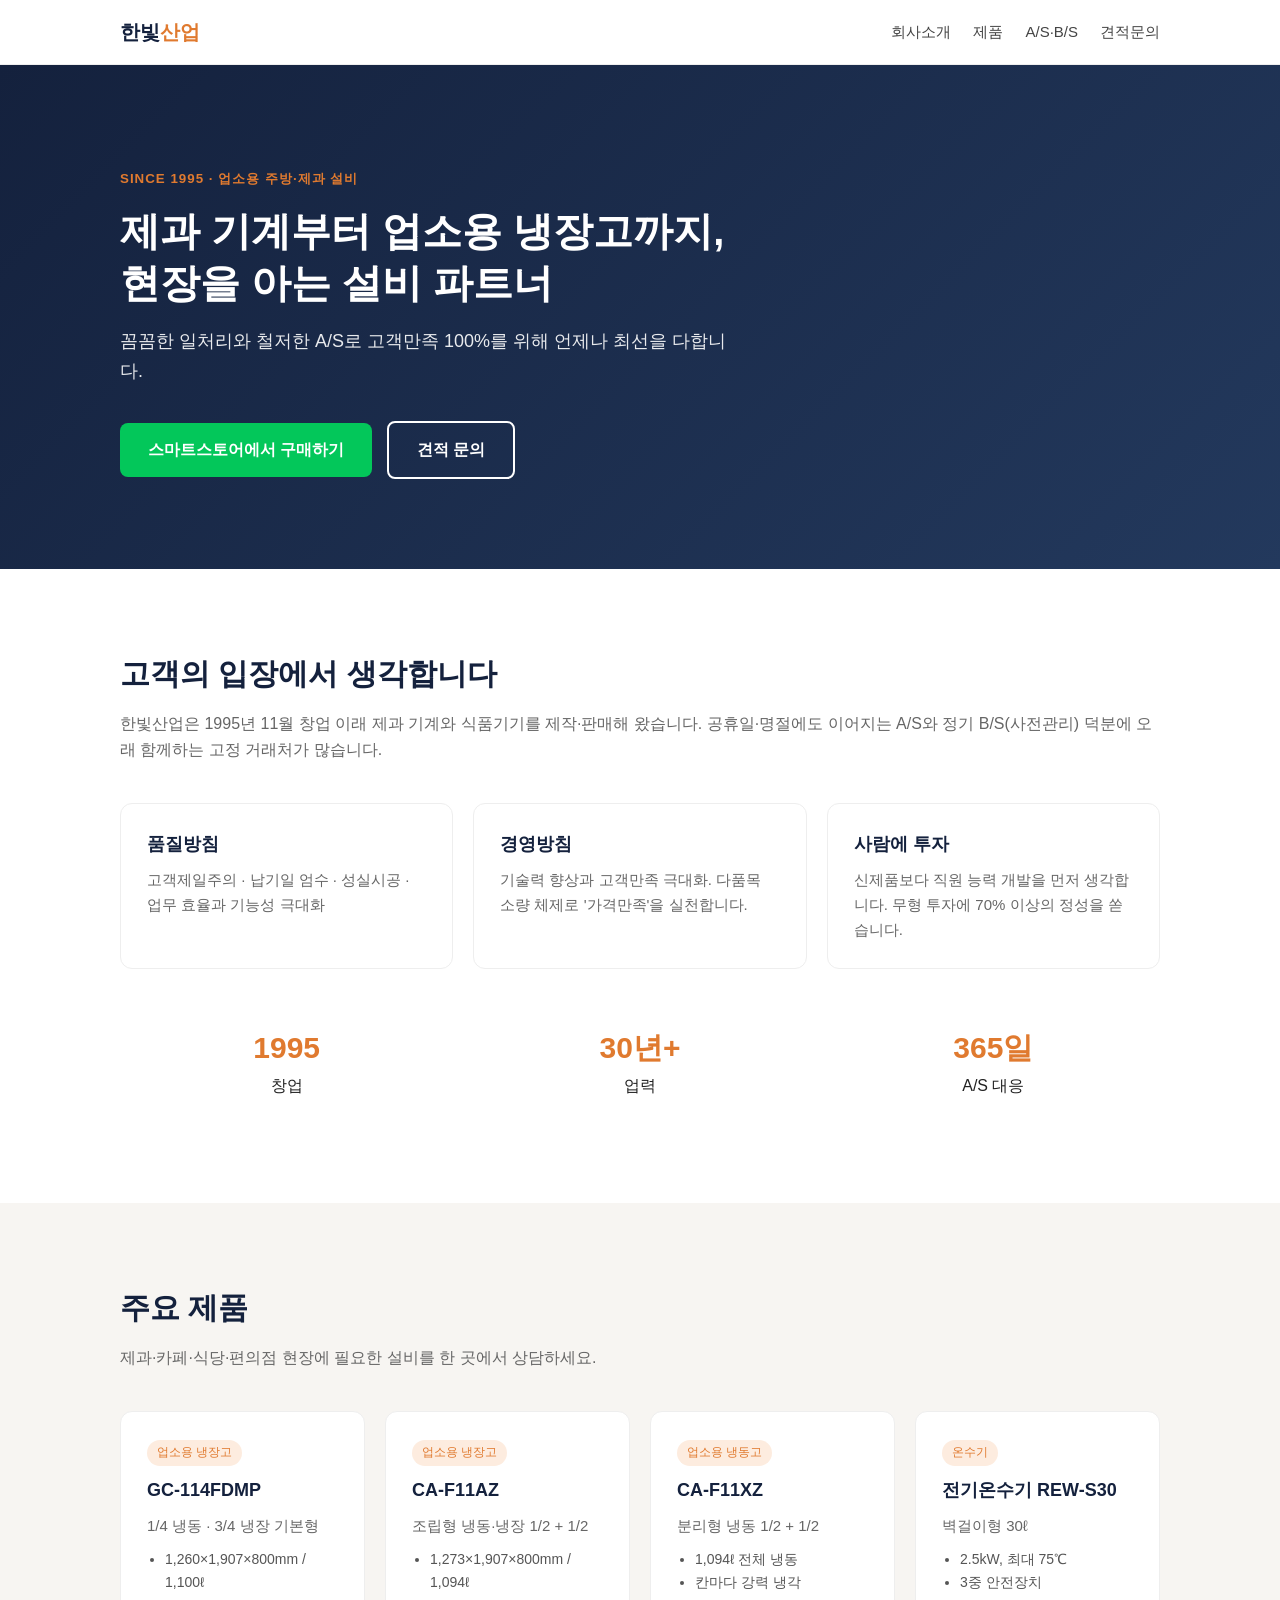
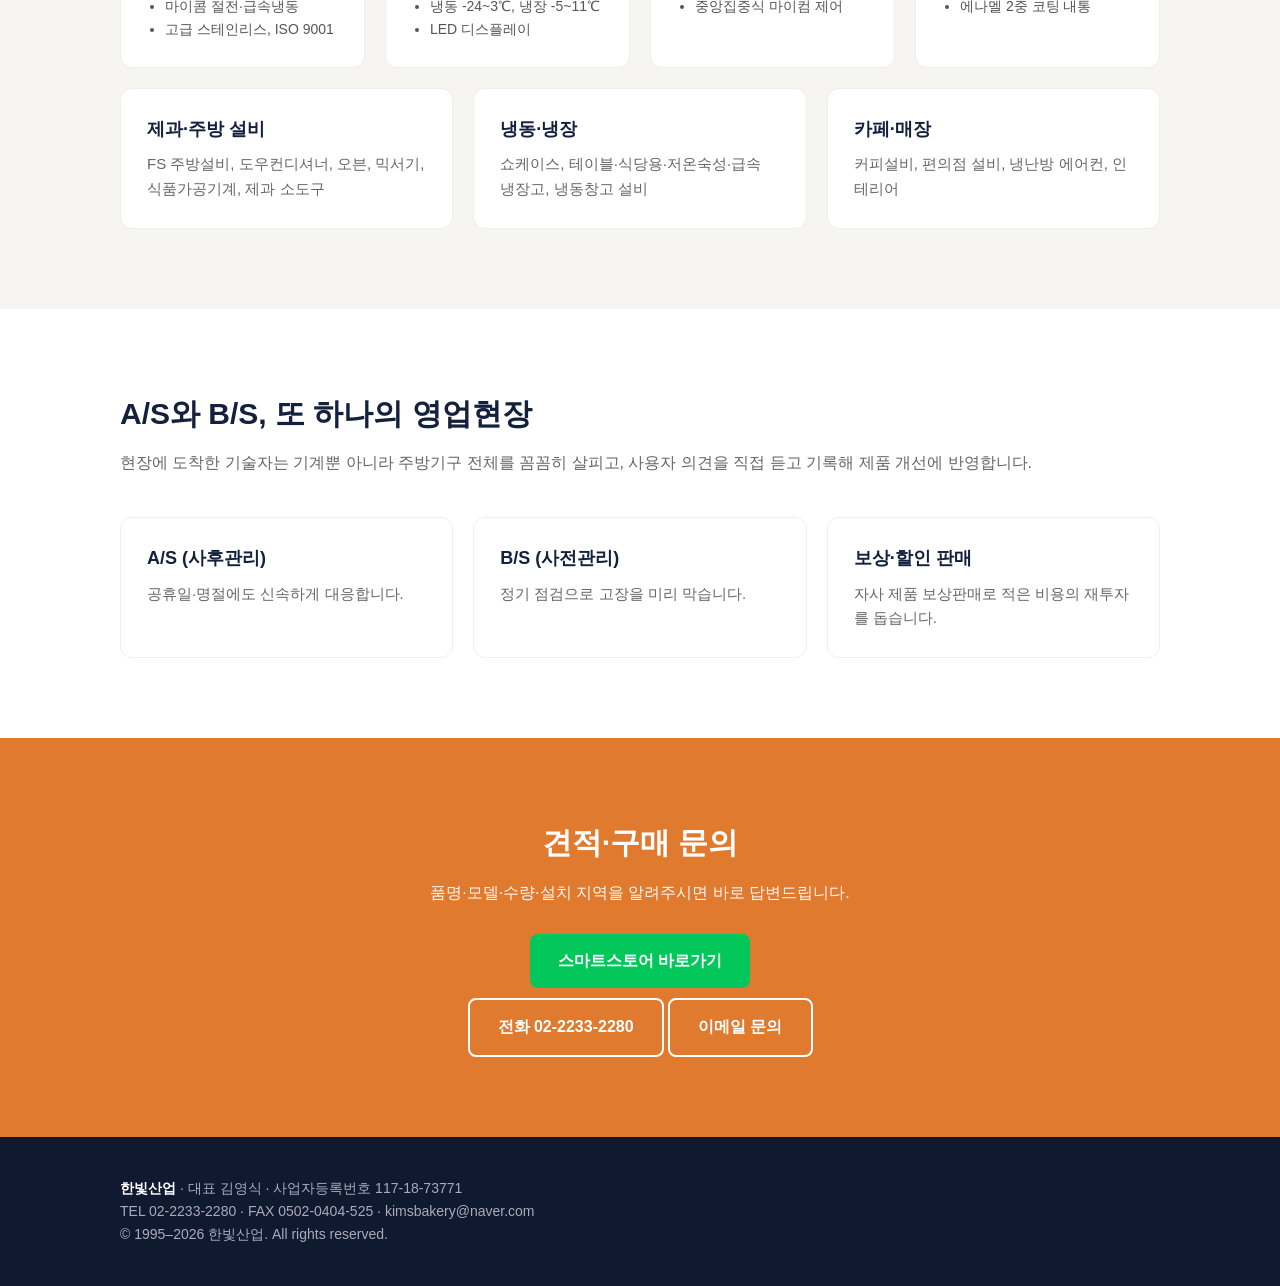
==== index.html @ 12b35623 "Create initial landing page for Hanbit Industries" ====
<!DOCTYPE html>
<html lang="ko">
<head>
<meta charset="UTF-8">
<meta name="viewport" content="width=device-width, initial-scale=1">
<title>한빛산업 | 업소용 주방·제과 설비 전문 (since 1995)</title>
<meta name="description" content="1995년 창업, 제과 기계·업소용 냉장고·주방설비 제작 및 판매. 꼼꼼한 시공과 철저한 A/S, 정기 B/S.">
<style>
:root{--navy:#14213d;--accent:#e07a2f;--bg:#f7f5f2;--text:#222;--muted:#666}
*{box-sizing:border-box;margin:0;padding:0}
body{font-family:"Pretendard","Apple SD Gothic Neo","Malgun Gothic",sans-serif;color:var(--text);background:#fff;line-height:1.65}
a{color:inherit;text-decoration:none}
.wrap{max-width:1080px;margin:0 auto;padding:0 20px}
header{position:sticky;top:0;background:#fff;border-bottom:1px solid #eee;z-index:10}
header .wrap{display:flex;justify-content:space-between;align-items:center;height:64px}
.logo{font-weight:800;font-size:20px;color:var(--navy)}.logo span{color:var(--accent)}
nav a{margin-left:22px;font-size:15px;color:#444}
.btn{display:inline-block;padding:14px 28px;border-radius:8px;font-weight:700;font-size:16px}
.btn-main{background:#03c75a;color:#fff}.btn-sub{border:2px solid #fff;color:#fff;margin-left:10px}
.hero{background:linear-gradient(135deg,var(--navy),#23395d);color:#fff;padding:100px 0 90px}
.hero small{color:var(--accent);font-weight:700;letter-spacing:1px}
.hero h1{font-size:40px;line-height:1.3;margin:14px 0 18px}
.hero p{font-size:18px;opacity:.9;max-width:620px;margin-bottom:34px}
section{padding:80px 0}
h2{font-size:30px;color:var(--navy);margin-bottom:12px}
.lead{color:var(--muted);margin-bottom:40px}
.grid{display:grid;grid-template-columns:repeat(auto-fit,minmax(230px,1fr));gap:20px}
.card{background:#fff;border:1px solid #eee;border-radius:12px;padding:26px}
.card h3{font-size:18px;margin-bottom:8px;color:var(--navy)}
.card p{color:var(--muted);font-size:15px}
.gray{background:var(--bg)}
.stats{display:flex;flex-wrap:wrap;gap:20px;margin-top:30px}
.stat{flex:1;min-width:160px;background:#fff;border-radius:12px;padding:24px;text-align:center}
.stat b{display:block;font-size:30px;color:var(--accent)}
.prod .card .tag{display:inline-block;font-size:12px;background:#fdecdf;color:var(--accent);padding:3px 10px;border-radius:20px;margin-bottom:10px}
.spec{font-size:14px;color:#555;margin-top:10px}.spec li{margin-left:18px}
.cta{background:var(--accent);color:#fff;text-align:center}
.cta h2{color:#fff}.cta p{margin-bottom:28px;opacity:.95}
.cta .btn-sub{margin:10px 0 0}
footer{background:#0f1a30;color:#aab;font-size:14px;padding:40px 0}
footer b{color:#fff}
@media(max-width:640px){.hero h1{font-size:28px}nav{display:none}.btn-sub{margin:12px 0 0}}
</style>
</head>
<body>
<header><div class="wrap">
  <a class="logo" href="#">한빛<span>산업</span></a>
  <nav><a href="#about">회사소개</a><a href="#products">제품</a><a href="#service">A/S·B/S</a><a href="#contact">견적문의</a></nav>
</div></header>

<section class="hero"><div class="wrap">
  <small>SINCE 1995 · 업소용 주방·제과 설비</small>
  <h1>제과 기계부터 업소용 냉장고까지,<br>현장을 아는 설비 파트너</h1>
  <p>꼼꼼한 일처리와 철저한 A/S로 고객만족 100%를 위해 언제나 최선을 다합니다.</p>
  <a class="btn btn-main" href="#STORE_URL" id="store1">스마트스토어에서 구매하기</a>
  <a class="btn btn-sub" href="#contact">견적 문의</a>
</div></section>

<section id="about"><div class="wrap">
  <h2>고객의 입장에서 생각합니다</h2>
  <p class="lead">한빛산업은 1995년 11월 창업 이래 제과 기계와 식품기기를 제작·판매해 왔습니다. 공휴일·명절에도 이어지는 A/S와 정기 B/S(사전관리) 덕분에 오래 함께하는 고정 거래처가 많습니다.</p>
  <div class="grid">
    <div class="card"><h3>품질방침</h3><p>고객제일주의 · 납기일 엄수 · 성실시공 · 업무 효율과 기능성 극대화</p></div>
    <div class="card"><h3>경영방침</h3><p>기술력 향상과 고객만족 극대화. 다품목 소량 체제로 '가격만족'을 실천합니다.</p></div>
    <div class="card"><h3>사람에 투자</h3><p>신제품보다 직원 능력 개발을 먼저 생각합니다. 무형 투자에 70% 이상의 정성을 쏟습니다.</p></div>
  </div>
  <div class="stats">
    <div class="stat"><b>1995</b>창업</div>
    <div class="stat"><b>30년+</b>업력</div>
    <div class="stat"><b>365일</b>A/S 대응</div>
  </div>
</div></section>

<section id="products" class="gray prod"><div class="wrap">
  <h2>주요 제품</h2>
  <p class="lead">제과·카페·식당·편의점 현장에 필요한 설비를 한 곳에서 상담하세요.</p>
  <div class="grid">
    <div class="card"><span class="tag">업소용 냉장고</span><h3>GC-114FDMP</h3><p>1/4 냉동 · 3/4 냉장 기본형</p>
      <ul class="spec"><li>1,260×1,907×800mm / 1,100ℓ</li><li>마이콤 절전·급속냉동</li><li>고급 스테인리스, ISO 9001</li></ul></div>
    <div class="card"><span class="tag">업소용 냉장고</span><h3>CA-F11AZ</h3><p>조립형 냉동·냉장 1/2 + 1/2</p>
      <ul class="spec"><li>1,273×1,907×800mm / 1,094ℓ</li><li>냉동 -24~3℃, 냉장 -5~11℃</li><li>LED 디스플레이</li></ul></div>
    <div class="card"><span class="tag">업소용 냉동고</span><h3>CA-F11XZ</h3><p>분리형 냉동 1/2 + 1/2</p>
      <ul class="spec"><li>1,094ℓ 전체 냉동</li><li>칸마다 강력 냉각</li><li>중앙집중식 마이컴 제어</li></ul></div>
    <div class="card"><span class="tag">온수기</span><h3>전기온수기 REW-S30</h3><p>벽걸이형 30ℓ</p>
      <ul class="spec"><li>2.5kW, 최대 75℃</li><li>3중 안전장치</li><li>에나멜 2중 코팅 내통</li></ul></div>
  </div>
  <div class="grid" style="margin-top:20px">
    <div class="card"><h3>제과·주방 설비</h3><p>FS 주방설비, 도우컨디셔너, 오븐, 믹서기, 식품가공기계, 제과 소도구</p></div>
    <div class="card"><h3>냉동·냉장</h3><p>쇼케이스, 테이블·식당용·저온숙성·급속 냉장고, 냉동창고 설비</p></div>
    <div class="card"><h3>카페·매장</h3><p>커피설비, 편의점 설비, 냉난방 에어컨, 인테리어</p></div>
  </div>
</div></section>

<section id="service"><div class="wrap">
  <h2>A/S와 B/S, 또 하나의 영업현장</h2>
  <p class="lead">현장에 도착한 기술자는 기계뿐 아니라 주방기구 전체를 꼼꼼히 살피고, 사용자 의견을 직접 듣고 기록해 제품 개선에 반영합니다.</p>
  <div class="grid">
    <div class="card"><h3>A/S (사후관리)</h3><p>공휴일·명절에도 신속하게 대응합니다.</p></div>
    <div class="card"><h3>B/S (사전관리)</h3><p>정기 점검으로 고장을 미리 막습니다.</p></div>
    <div class="card"><h3>보상·할인 판매</h3><p>자사 제품 보상판매로 적은 비용의 재투자를 돕습니다.</p></div>
  </div>
</div></section>

<section id="contact" class="cta"><div class="wrap">
  <h2>견적·구매 문의</h2>
  <p>품명·모델·수량·설치 지역을 알려주시면 바로 답변드립니다.</p>
  <a class="btn btn-main" href="#STORE_URL" id="store2">스마트스토어 바로가기</a><br>
  <a class="btn btn-sub" href="tel:0222332280">전화 02-2233-2280</a>
  <a class="btn btn-sub" href="mailto:kimsbakery@naver.com">이메일 문의</a>
</div></section>

<footer><div class="wrap">
  <b>한빛산업</b> · 대표 김영식 · 사업자등록번호 117-18-73771<br>
  TEL 02-2233-2280 · FAX 0502-0404-525 · kimsbakery@naver.com<br>
  © 1995–2026 한빛산업. All rights reserved.
</div></footer>
</body>
</html>
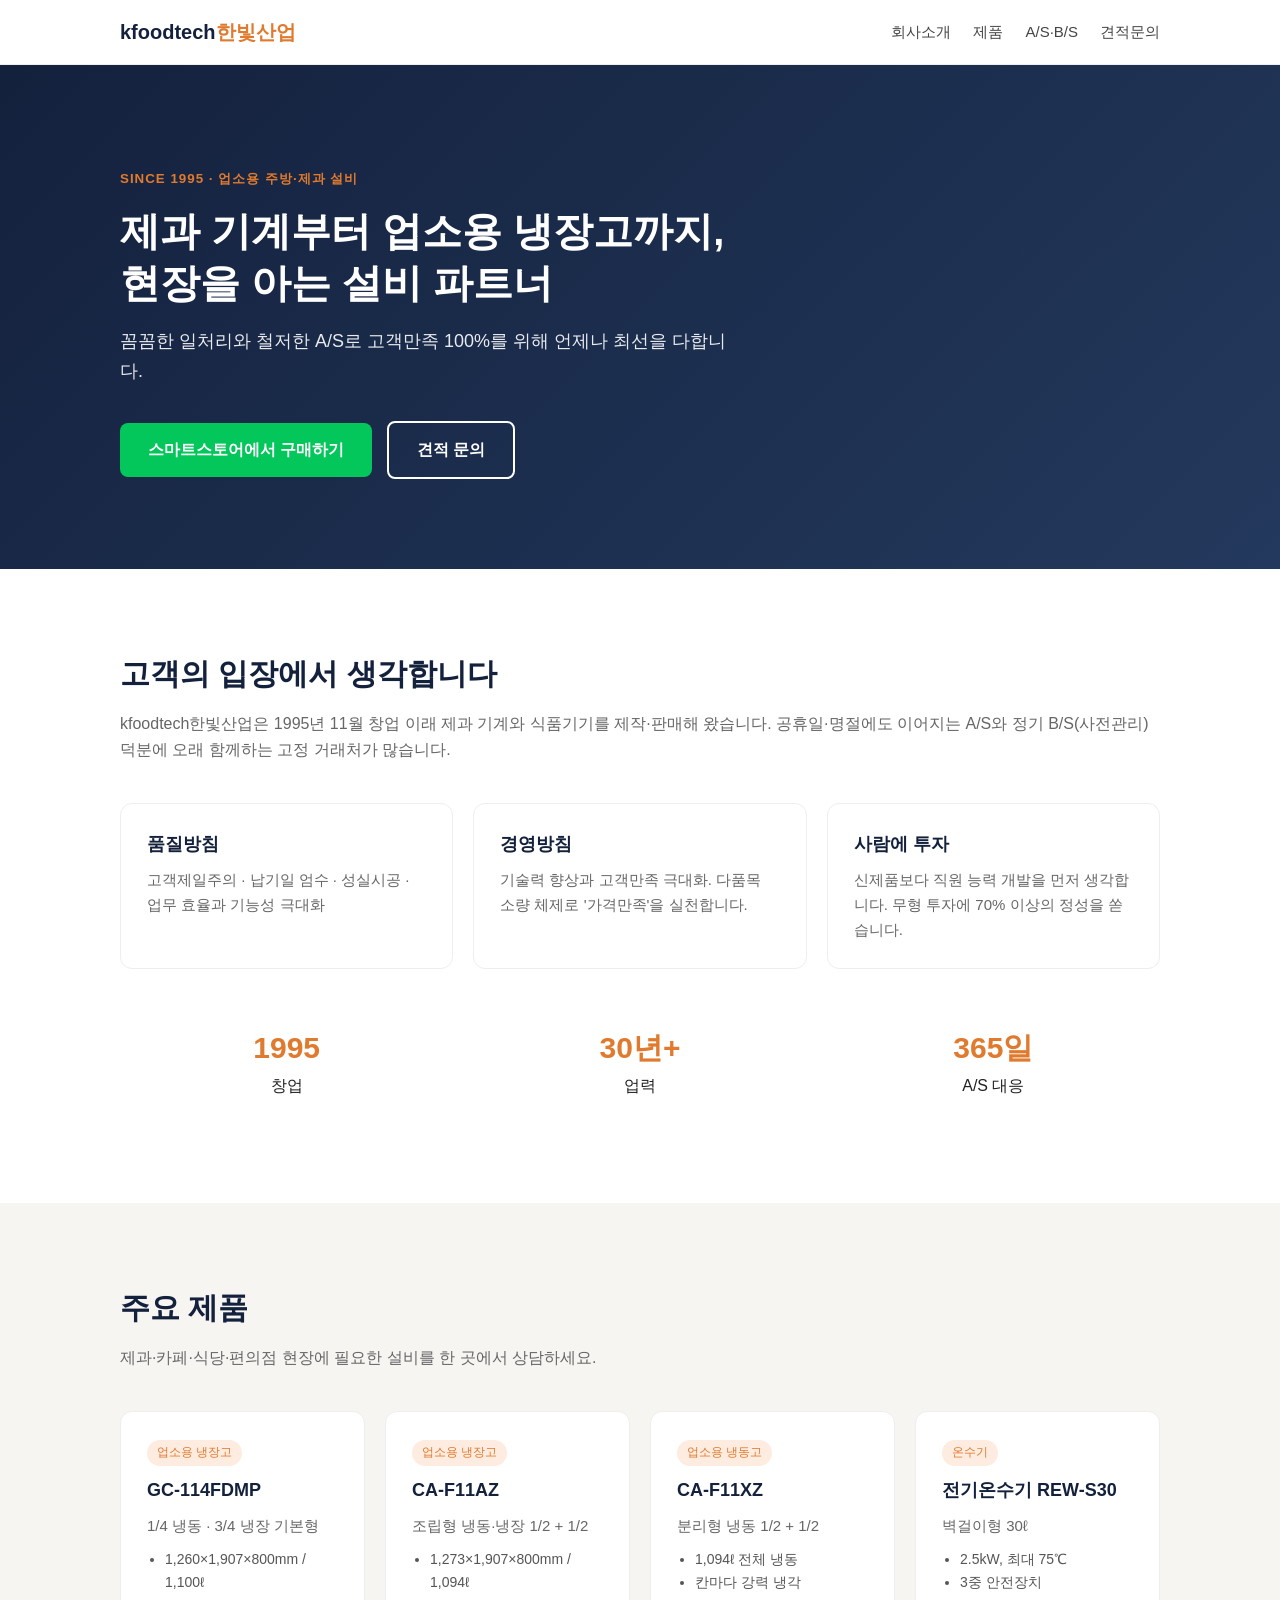
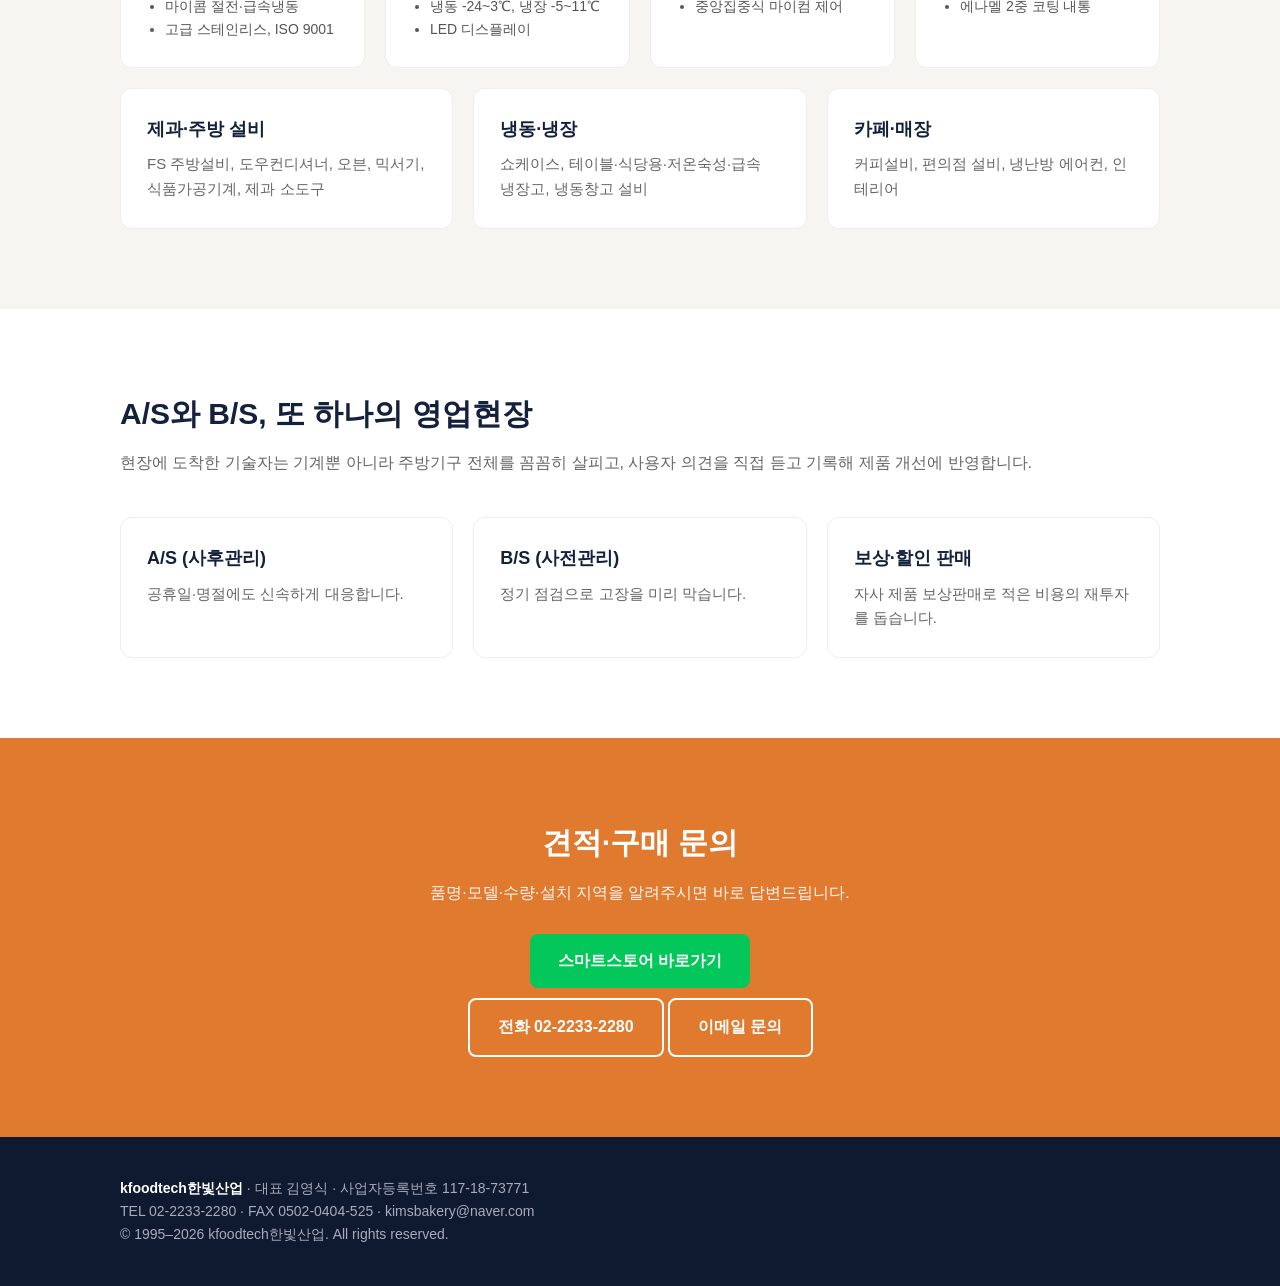
==== commit 0d73670b: "Update company name to kfoodtech한빛산업" ====
--- a/index.html
+++ b/index.html
@@ -3,7 +3,7 @@
 <head>
 <meta charset="UTF-8">
 <meta name="viewport" content="width=device-width, initial-scale=1">
-<title>한빛산업 | 업소용 주방·제과 설비 전문 (since 1995)</title>
+<title>kfoodtech한빛산업 | 업소용 주방·제과 설비 전문 (since 1995)</title>
 <meta name="description" content="1995년 창업, 제과 기계·업소용 냉장고·주방설비 제작 및 판매. 꼼꼼한 시공과 철저한 A/S, 정기 B/S.">
 <style>
 :root{--navy:#14213d;--accent:#e07a2f;--bg:#f7f5f2;--text:#222;--muted:#666}
@@ -44,7 +44,7 @@
 </head>
 <body>
 <header><div class="wrap">
-  <a class="logo" href="#">한빛<span>산업</span></a>
+  <a class="logo" href="#">kfoodtech<span>한빛산업</span></a>
   <nav><a href="#about">회사소개</a><a href="#products">제품</a><a href="#service">A/S·B/S</a><a href="#contact">견적문의</a></nav>
 </div></header>
 
@@ -58,7 +58,7 @@
 
 <section id="about"><div class="wrap">
   <h2>고객의 입장에서 생각합니다</h2>
-  <p class="lead">한빛산업은 1995년 11월 창업 이래 제과 기계와 식품기기를 제작·판매해 왔습니다. 공휴일·명절에도 이어지는 A/S와 정기 B/S(사전관리) 덕분에 오래 함께하는 고정 거래처가 많습니다.</p>
+  <p class="lead">kfoodtech한빛산업은 1995년 11월 창업 이래 제과 기계와 식품기기를 제작·판매해 왔습니다. 공휴일·명절에도 이어지는 A/S와 정기 B/S(사전관리) 덕분에 오래 함께하는 고정 거래처가 많습니다.</p>
   <div class="grid">
     <div class="card"><h3>품질방침</h3><p>고객제일주의 · 납기일 엄수 · 성실시공 · 업무 효율과 기능성 극대화</p></div>
     <div class="card"><h3>경영방침</h3><p>기술력 향상과 고객만족 극대화. 다품목 소량 체제로 '가격만족'을 실천합니다.</p></div>
@@ -110,9 +110,9 @@
 </div></section>
 
 <footer><div class="wrap">
-  <b>한빛산업</b> · 대표 김영식 · 사업자등록번호 117-18-73771<br>
+  <b>kfoodtech한빛산업</b> · 대표 김영식 · 사업자등록번호 117-18-73771<br>
   TEL 02-2233-2280 · FAX 0502-0404-525 · kimsbakery@naver.com<br>
-  © 1995–2026 한빛산업. All rights reserved.
+  © 1995–2026 kfoodtech한빛산업. All rights reserved.
 </div></footer>
 </body>
 </html>
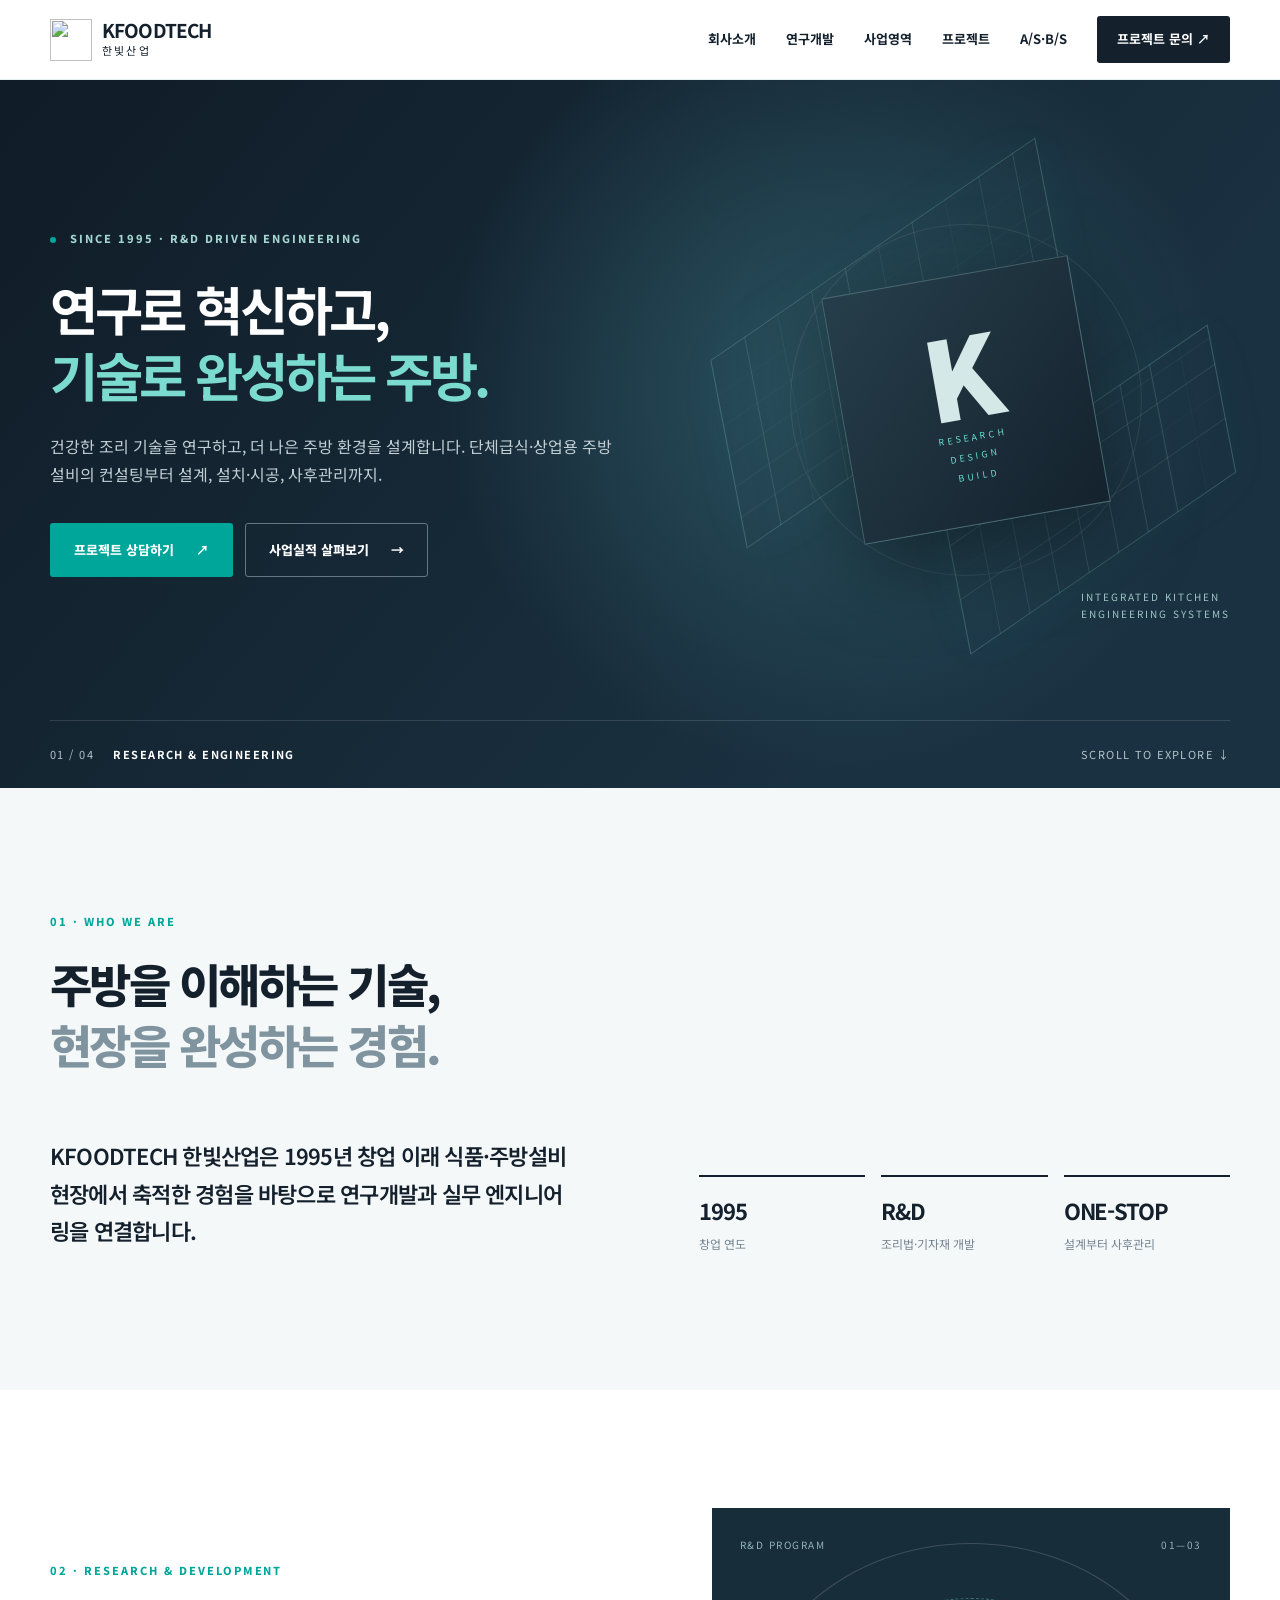
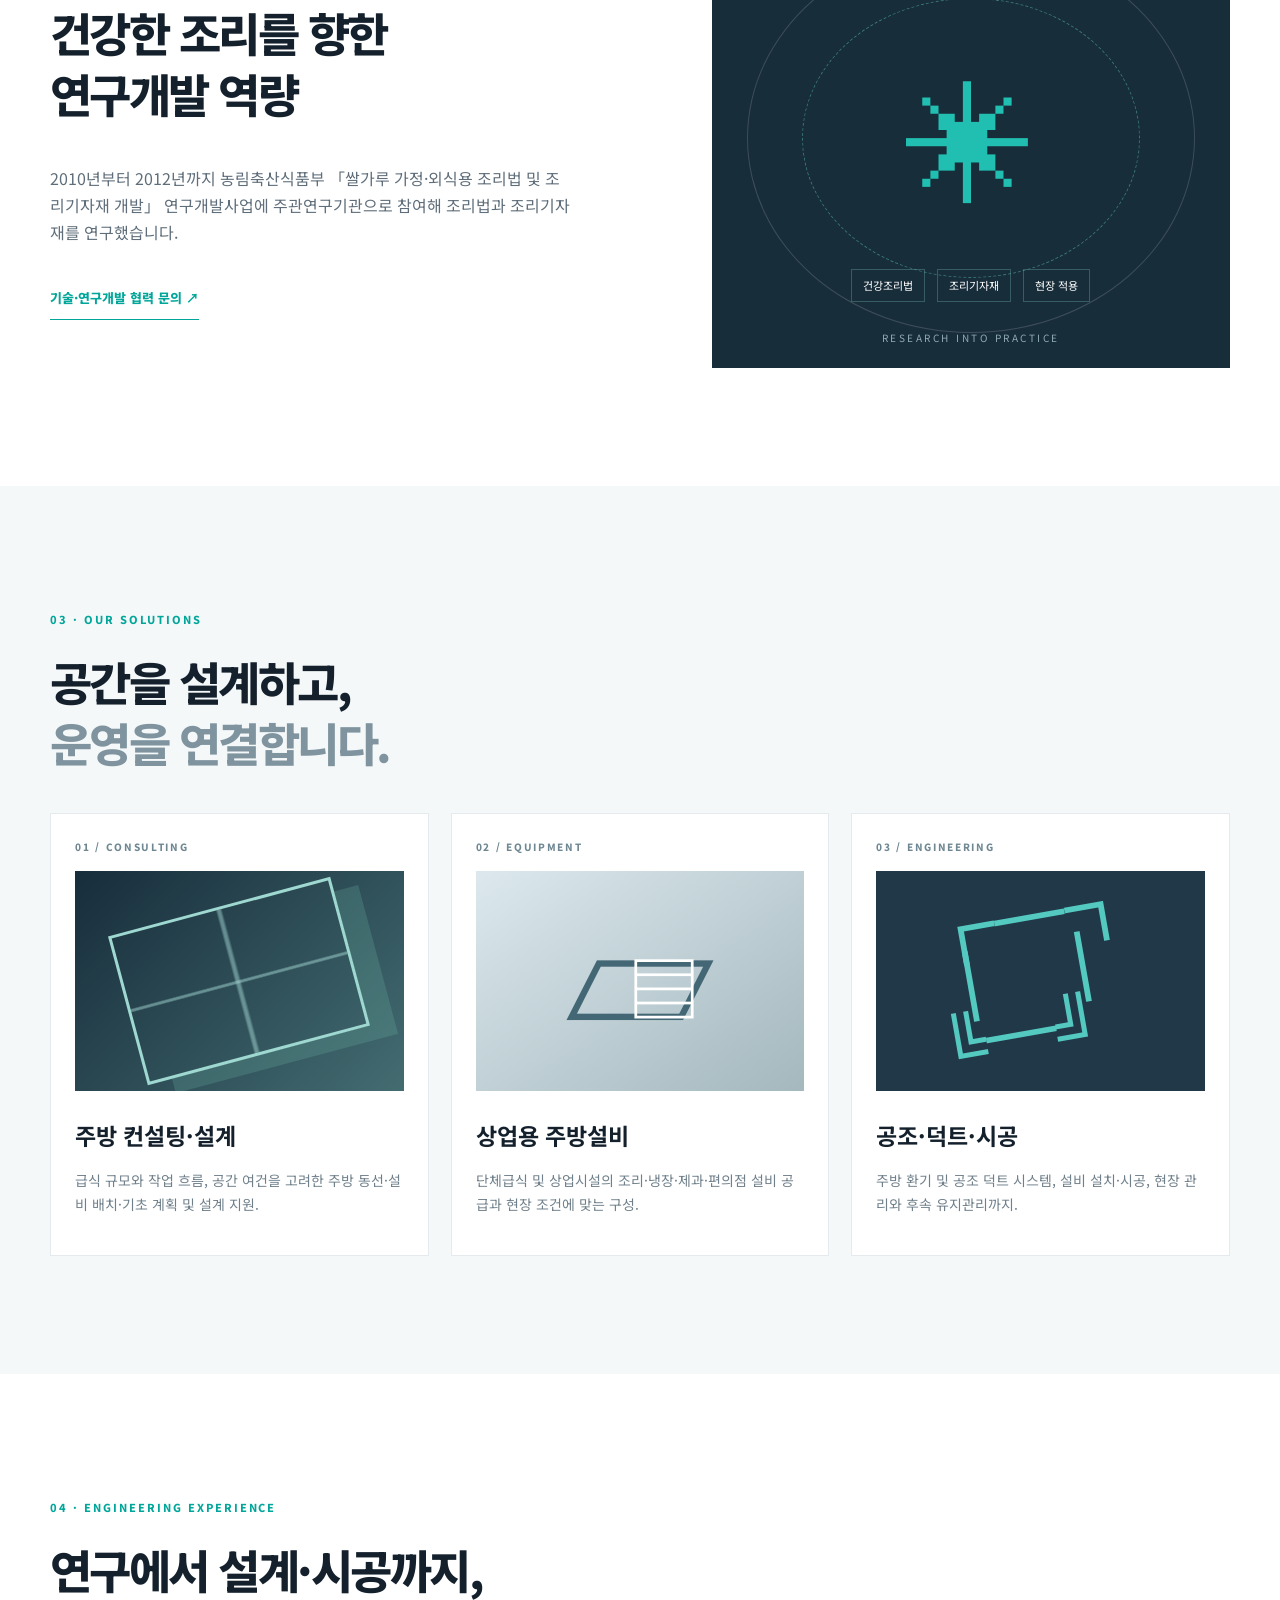
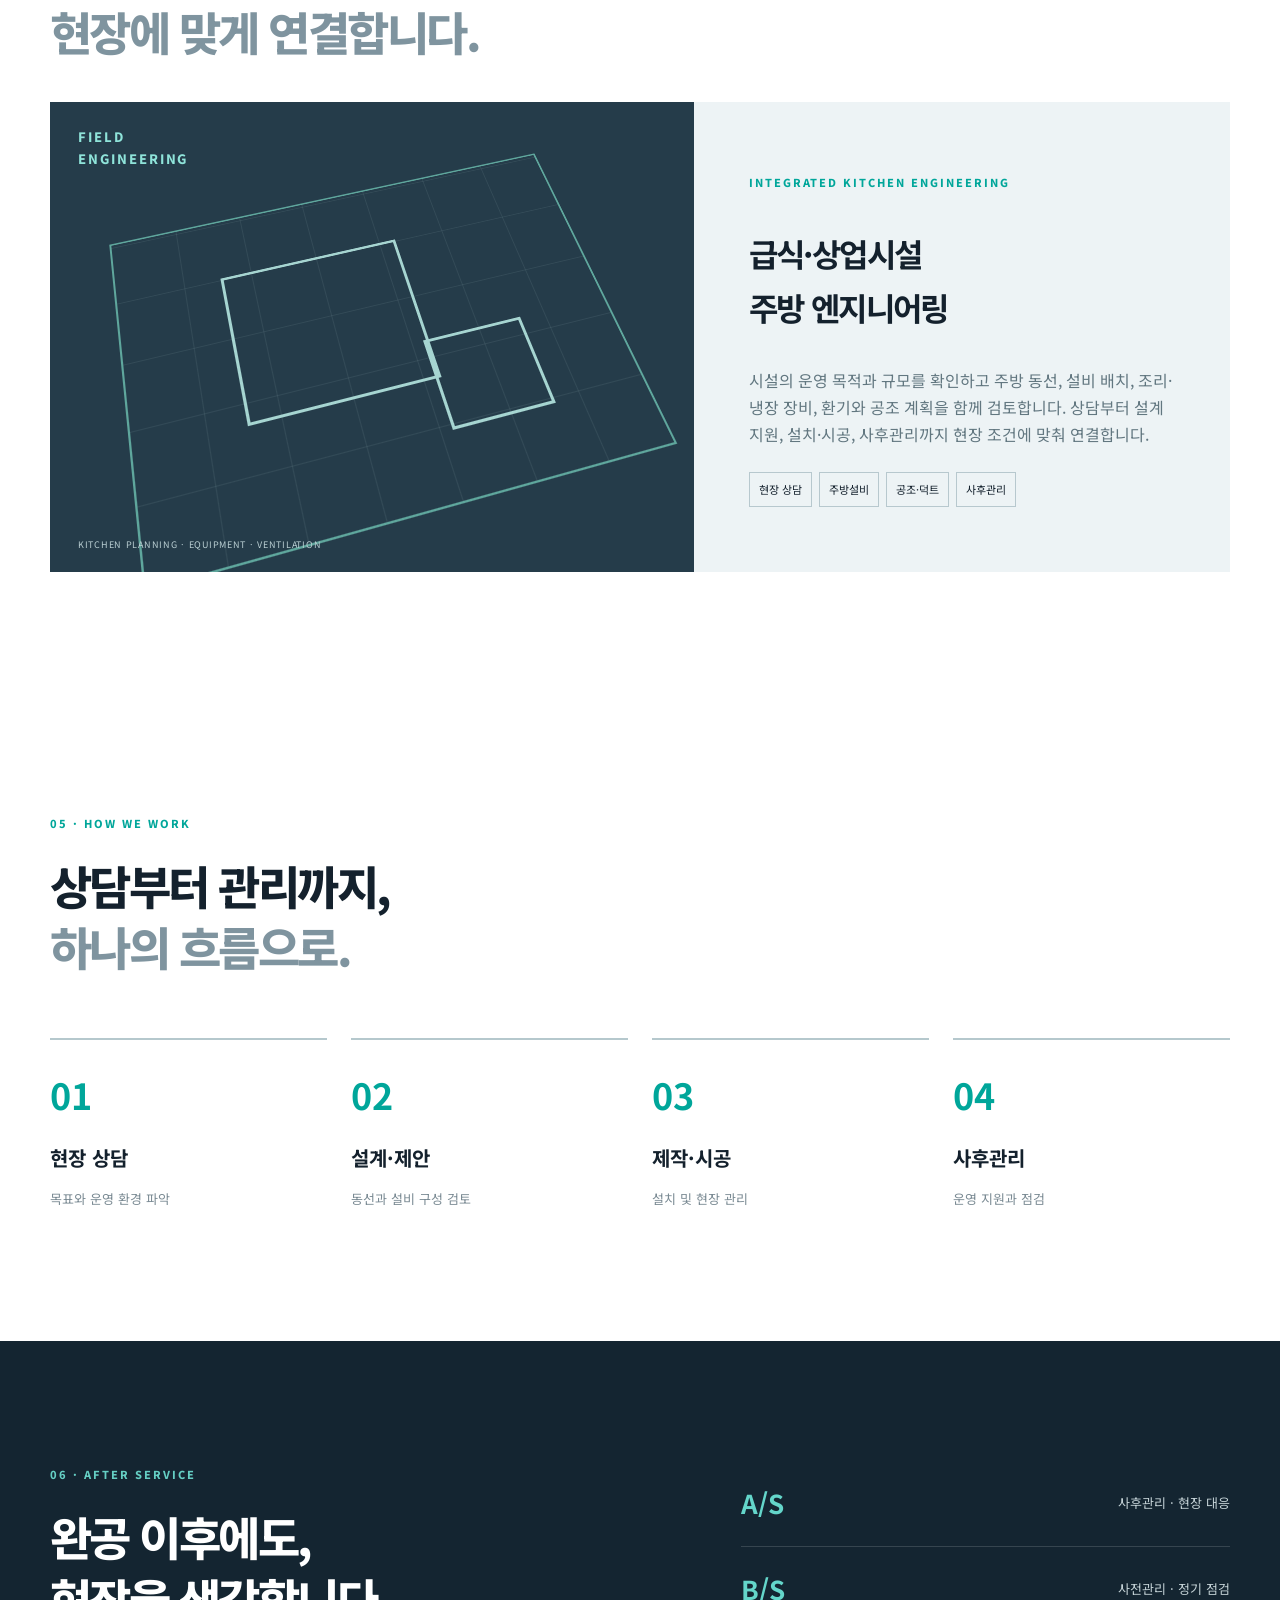
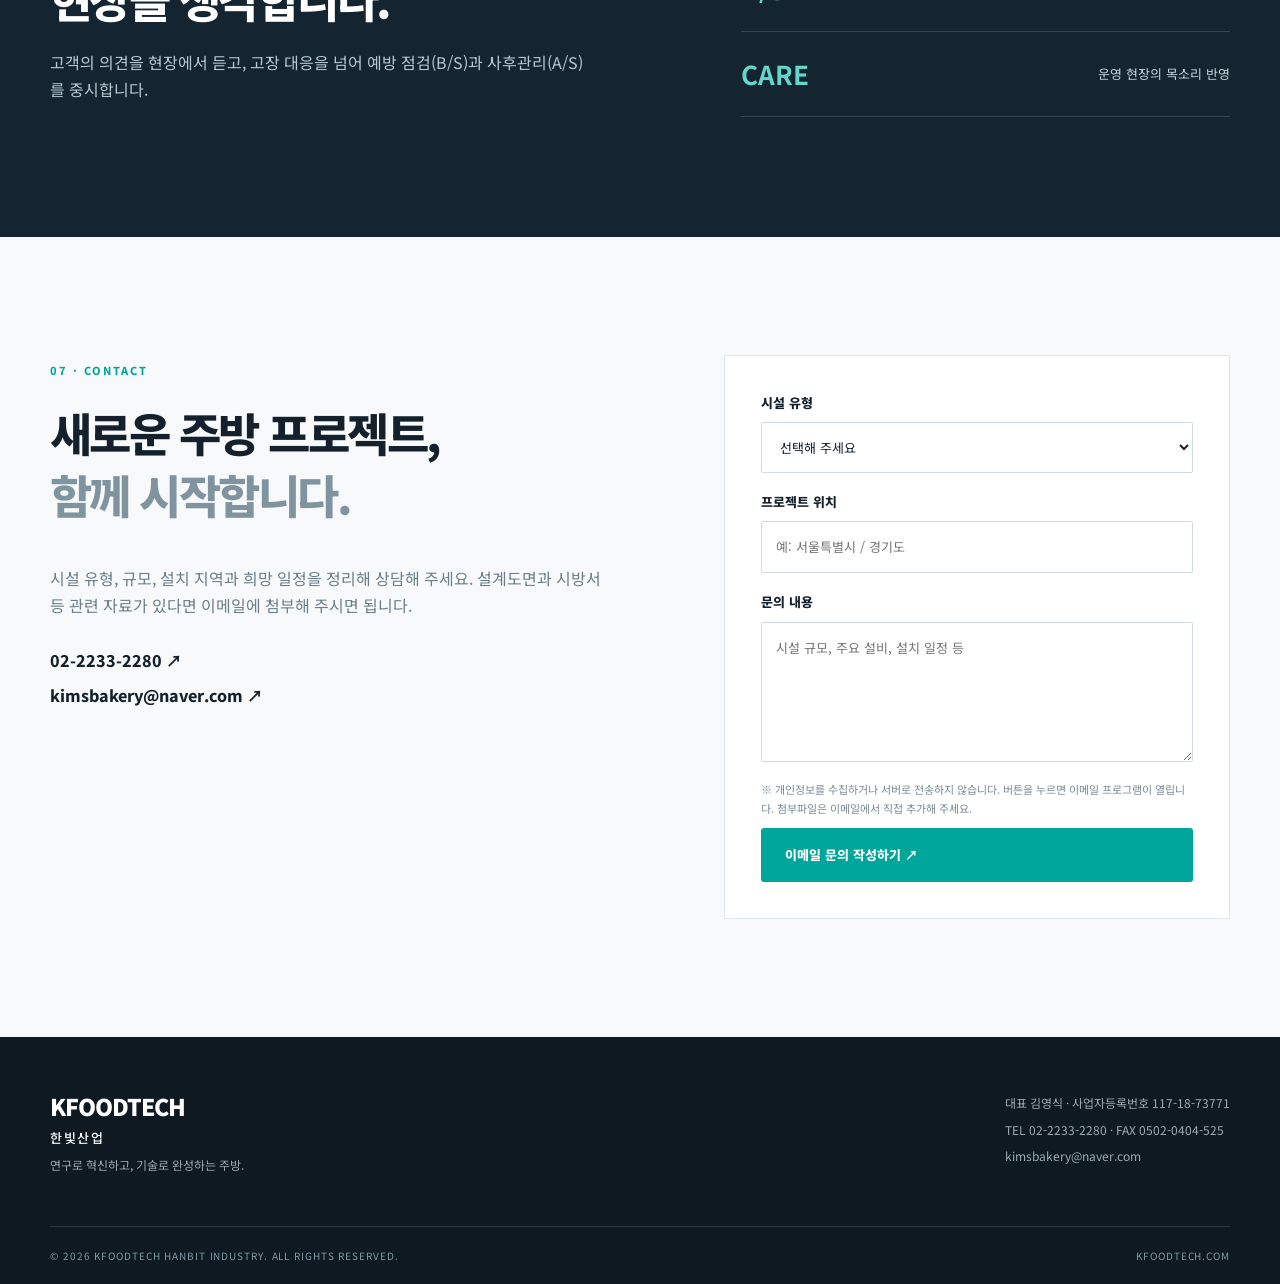
==== commit b0c3a989: "Add validated KFOODTECH redesign candidate Public review branch only. Main, Pages settings, CNAME, a" ====
--- a/index.html
+++ b/index.html
@@ -1,118 +1,24 @@
-<!DOCTYPE html>
+<!doctype html>
 <html lang="ko">
 <head>
-<meta charset="UTF-8">
-<meta name="viewport" content="width=device-width, initial-scale=1">
-<title>kfoodtech한빛산업 | 업소용 주방·제과 설비 전문 (since 1995)</title>
-<meta name="description" content="1995년 창업, 제과 기계·업소용 냉장고·주방설비 제작 및 판매. 꼼꼼한 시공과 철저한 A/S, 정기 B/S.">
-<style>
-:root{--navy:#14213d;--accent:#e07a2f;--bg:#f7f5f2;--text:#222;--muted:#666}
-*{box-sizing:border-box;margin:0;padding:0}
-body{font-family:"Pretendard","Apple SD Gothic Neo","Malgun Gothic",sans-serif;color:var(--text);background:#fff;line-height:1.65}
-a{color:inherit;text-decoration:none}
-.wrap{max-width:1080px;margin:0 auto;padding:0 20px}
-header{position:sticky;top:0;background:#fff;border-bottom:1px solid #eee;z-index:10}
-header .wrap{display:flex;justify-content:space-between;align-items:center;height:64px}
-.logo{font-weight:800;font-size:20px;color:var(--navy)}.logo span{color:var(--accent)}
-nav a{margin-left:22px;font-size:15px;color:#444}
-.btn{display:inline-block;padding:14px 28px;border-radius:8px;font-weight:700;font-size:16px}
-.btn-main{background:#03c75a;color:#fff}.btn-sub{border:2px solid #fff;color:#fff;margin-left:10px}
-.hero{background:linear-gradient(135deg,var(--navy),#23395d);color:#fff;padding:100px 0 90px}
-.hero small{color:var(--accent);font-weight:700;letter-spacing:1px}
-.hero h1{font-size:40px;line-height:1.3;margin:14px 0 18px}
-.hero p{font-size:18px;opacity:.9;max-width:620px;margin-bottom:34px}
-section{padding:80px 0}
-h2{font-size:30px;color:var(--navy);margin-bottom:12px}
-.lead{color:var(--muted);margin-bottom:40px}
-.grid{display:grid;grid-template-columns:repeat(auto-fit,minmax(230px,1fr));gap:20px}
-.card{background:#fff;border:1px solid #eee;border-radius:12px;padding:26px}
-.card h3{font-size:18px;margin-bottom:8px;color:var(--navy)}
-.card p{color:var(--muted);font-size:15px}
-.gray{background:var(--bg)}
-.stats{display:flex;flex-wrap:wrap;gap:20px;margin-top:30px}
-.stat{flex:1;min-width:160px;background:#fff;border-radius:12px;padding:24px;text-align:center}
-.stat b{display:block;font-size:30px;color:var(--accent)}
-.prod .card .tag{display:inline-block;font-size:12px;background:#fdecdf;color:var(--accent);padding:3px 10px;border-radius:20px;margin-bottom:10px}
-.spec{font-size:14px;color:#555;margin-top:10px}.spec li{margin-left:18px}
-.cta{background:var(--accent);color:#fff;text-align:center}
-.cta h2{color:#fff}.cta p{margin-bottom:28px;opacity:.95}
-.cta .btn-sub{margin:10px 0 0}
-footer{background:#0f1a30;color:#aab;font-size:14px;padding:40px 0}
-footer b{color:#fff}
-@media(max-width:640px){.hero h1{font-size:28px}nav{display:none}.btn-sub{margin:12px 0 0}}
-</style>
+<meta charset="utf-8"><meta name="viewport" content="width=device-width,initial-scale=1">
+<title>KFOODTECH 한빛산업 | 연구로 혁신하고 기술로 완성하는 주방</title>
+<meta name="description" content="KFOODTECH 한빛산업 — 조리법·조리기자재 연구개발, 단체급식 및 상업용 주방설비 컨설팅·설계·시공·유지관리.">
+<meta name="theme-color" content="#14212d">
+<meta property="og:type" content="website"><meta property="og:title" content="KFOODTECH 한빛산업 | Kitchen Engineering"><meta property="og:description" content="연구로 혁신하고, 기술로 완성하는 주방 솔루션."><meta property="og:url" content="https://kfoodtech.com/"><link rel="canonical" href="https://kfoodtech.com/">
+<link rel="icon" href="assets/brandmark.svg" type="image/svg+xml"><link rel="stylesheet" href="styles.css">
 </head>
 <body>
-<header><div class="wrap">
-  <a class="logo" href="#">kfoodtech<span>한빛산업</span></a>
-  <nav><a href="#about">회사소개</a><a href="#products">제품</a><a href="#service">A/S·B/S</a><a href="#contact">견적문의</a></nav>
-</div></header>
-
-<section class="hero"><div class="wrap">
-  <small>SINCE 1995 · 업소용 주방·제과 설비</small>
-  <h1>제과 기계부터 업소용 냉장고까지,<br>현장을 아는 설비 파트너</h1>
-  <p>꼼꼼한 일처리와 철저한 A/S로 고객만족 100%를 위해 언제나 최선을 다합니다.</p>
-  <a class="btn btn-main" href="#STORE_URL" id="store1">스마트스토어에서 구매하기</a>
-  <a class="btn btn-sub" href="#contact">견적 문의</a>
-</div></section>
-
-<section id="about"><div class="wrap">
-  <h2>고객의 입장에서 생각합니다</h2>
-  <p class="lead">kfoodtech한빛산업은 1995년 11월 창업 이래 제과 기계와 식품기기를 제작·판매해 왔습니다. 공휴일·명절에도 이어지는 A/S와 정기 B/S(사전관리) 덕분에 오래 함께하는 고정 거래처가 많습니다.</p>
-  <div class="grid">
-    <div class="card"><h3>품질방침</h3><p>고객제일주의 · 납기일 엄수 · 성실시공 · 업무 효율과 기능성 극대화</p></div>
-    <div class="card"><h3>경영방침</h3><p>기술력 향상과 고객만족 극대화. 다품목 소량 체제로 '가격만족'을 실천합니다.</p></div>
-    <div class="card"><h3>사람에 투자</h3><p>신제품보다 직원 능력 개발을 먼저 생각합니다. 무형 투자에 70% 이상의 정성을 쏟습니다.</p></div>
-  </div>
-  <div class="stats">
-    <div class="stat"><b>1995</b>창업</div>
-    <div class="stat"><b>30년+</b>업력</div>
-    <div class="stat"><b>365일</b>A/S 대응</div>
-  </div>
-</div></section>
-
-<section id="products" class="gray prod"><div class="wrap">
-  <h2>주요 제품</h2>
-  <p class="lead">제과·카페·식당·편의점 현장에 필요한 설비를 한 곳에서 상담하세요.</p>
-  <div class="grid">
-    <div class="card"><span class="tag">업소용 냉장고</span><h3>GC-114FDMP</h3><p>1/4 냉동 · 3/4 냉장 기본형</p>
-      <ul class="spec"><li>1,260×1,907×800mm / 1,100ℓ</li><li>마이콤 절전·급속냉동</li><li>고급 스테인리스, ISO 9001</li></ul></div>
-    <div class="card"><span class="tag">업소용 냉장고</span><h3>CA-F11AZ</h3><p>조립형 냉동·냉장 1/2 + 1/2</p>
-      <ul class="spec"><li>1,273×1,907×800mm / 1,094ℓ</li><li>냉동 -24~3℃, 냉장 -5~11℃</li><li>LED 디스플레이</li></ul></div>
-    <div class="card"><span class="tag">업소용 냉동고</span><h3>CA-F11XZ</h3><p>분리형 냉동 1/2 + 1/2</p>
-      <ul class="spec"><li>1,094ℓ 전체 냉동</li><li>칸마다 강력 냉각</li><li>중앙집중식 마이컴 제어</li></ul></div>
-    <div class="card"><span class="tag">온수기</span><h3>전기온수기 REW-S30</h3><p>벽걸이형 30ℓ</p>
-      <ul class="spec"><li>2.5kW, 최대 75℃</li><li>3중 안전장치</li><li>에나멜 2중 코팅 내통</li></ul></div>
-  </div>
-  <div class="grid" style="margin-top:20px">
-    <div class="card"><h3>제과·주방 설비</h3><p>FS 주방설비, 도우컨디셔너, 오븐, 믹서기, 식품가공기계, 제과 소도구</p></div>
-    <div class="card"><h3>냉동·냉장</h3><p>쇼케이스, 테이블·식당용·저온숙성·급속 냉장고, 냉동창고 설비</p></div>
-    <div class="card"><h3>카페·매장</h3><p>커피설비, 편의점 설비, 냉난방 에어컨, 인테리어</p></div>
-  </div>
-</div></section>
-
-<section id="service"><div class="wrap">
-  <h2>A/S와 B/S, 또 하나의 영업현장</h2>
-  <p class="lead">현장에 도착한 기술자는 기계뿐 아니라 주방기구 전체를 꼼꼼히 살피고, 사용자 의견을 직접 듣고 기록해 제품 개선에 반영합니다.</p>
-  <div class="grid">
-    <div class="card"><h3>A/S (사후관리)</h3><p>공휴일·명절에도 신속하게 대응합니다.</p></div>
-    <div class="card"><h3>B/S (사전관리)</h3><p>정기 점검으로 고장을 미리 막습니다.</p></div>
-    <div class="card"><h3>보상·할인 판매</h3><p>자사 제품 보상판매로 적은 비용의 재투자를 돕습니다.</p></div>
-  </div>
-</div></section>
-
-<section id="contact" class="cta"><div class="wrap">
-  <h2>견적·구매 문의</h2>
-  <p>품명·모델·수량·설치 지역을 알려주시면 바로 답변드립니다.</p>
-  <a class="btn btn-main" href="#STORE_URL" id="store2">스마트스토어 바로가기</a><br>
-  <a class="btn btn-sub" href="tel:0222332280">전화 02-2233-2280</a>
-  <a class="btn btn-sub" href="mailto:kimsbakery@naver.com">이메일 문의</a>
-</div></section>
-
-<footer><div class="wrap">
-  <b>kfoodtech한빛산업</b> · 대표 김영식 · 사업자등록번호 117-18-73771<br>
-  TEL 02-2233-2280 · FAX 0502-0404-525 · kimsbakery@naver.com<br>
-  © 1995–2026 kfoodtech한빛산업. All rights reserved.
-</div></footer>
-</body>
-</html>
+<a class="skip" href="#main">본문 바로가기</a>
+<header class="site-header"><div class="wrap header-inner"><a class="brand" href="#top" aria-label="KFOODTECH 한빛산업 홈"><img src="assets/brandmark.svg" alt="" width="42" height="42"><span><strong>KFOODTECH</strong><small>한빛산업</small></span></a><button id="navToggle" class="nav-toggle" aria-expanded="false" aria-controls="navigation" aria-label="메뉴 열기"><span></span><span></span><span></span></button><nav id="navigation" aria-label="주요 메뉴"><a href="#about">회사소개</a><a href="#research">연구개발</a><a href="#solutions">사업영역</a><a href="#projects">프로젝트</a><a href="#service">A/S·B/S</a><a class="nav-contact" href="#contact">프로젝트 문의 ↗</a></nav></div></header>
+<main id="main">
+<section id="top" class="hero"><div class="hero-pattern"></div><div class="wrap hero-layout"><div class="hero-copy"><span class="eyebrow"><i></i> SINCE 1995 · R&D DRIVEN ENGINEERING</span><h1>연구로 혁신하고,<br><em>기술로 완성하는 주방.</em></h1><p>건강한 조리 기술을 연구하고, 더 나은 주방 환경을 설계합니다. 단체급식·상업용 주방설비의 컨설팅부터 설계, 설치·시공, 사후관리까지.</p><div class="hero-actions"><a class="button primary" href="#contact">프로젝트 상담하기 <span>↗</span></a><a class="button ghost" href="#projects">사업실적 살펴보기 <span>→</span></a></div></div><div class="hero-art"><div class="plan plan-one"></div><div class="plan plan-two"></div><div class="core"><div class="core-icon">K</div><span>RESEARCH</span><span>DESIGN</span><span>BUILD</span></div><div class="art-label">INTEGRATED KITCHEN<br>ENGINEERING SYSTEMS</div></div></div><div class="wrap hero-footer"><span>01 / 04 <b>RESEARCH & ENGINEERING</b></span><span>SCROLL TO EXPLORE ↓</span></div></section>
+<section id="about" class="section intro"><div class="wrap"><div class="section-head"><span class="kicker">01 · WHO WE ARE</span><h2>주방을 이해하는 기술,<br><span>현장을 완성하는 경험.</span></h2></div><div class="intro-grid"><p class="lead">KFOODTECH 한빛산업은 1995년 창업 이래 식품·주방설비 현장에서 축적한 경험을 바탕으로 연구개발과 실무 엔지니어링을 연결합니다.</p><div class="fact-grid"><div><b>1995</b><span>창업 연도</span></div><div><b>R&D</b><span>조리법·기자재 개발</span></div><div><b>ONE-STOP</b><span>설계부터 사후관리</span></div></div></div></div></section>
+<section id="research" class="section research"><div class="wrap split"><div><span class="kicker">02 · RESEARCH & DEVELOPMENT</span><h2>건강한 조리를 향한<br>연구개발 역량</h2><p>2010년부터 2012년까지 농림축산식품부 「쌀가루 가정·외식용 조리법 및 조리기자재 개발」 연구개발사업에 주관연구기관으로 참여해 조리법과 조리기자재를 연구했습니다.</p><a class="text-link" href="#contact">기술·연구개발 협력 문의 ↗</a></div><div class="research-panel"><div class="panel-top"><span>R&D PROGRAM</span><span>01—03</span></div><div class="research-icon">✳</div><div class="research-steps"><span>건강조리법</span><span>조리기자재</span><span>현장 적용</span></div><p>RESEARCH INTO PRACTICE</p></div></div></section>
+<section id="solutions" class="section solutions"><div class="wrap"><div class="section-head"><span class="kicker">03 · OUR SOLUTIONS</span><h2>공간을 설계하고,<br><span>운영을 연결합니다.</span></h2></div><div class="cards"><article class="solution-card"><div class="card-no">01 / CONSULTING</div><div class="card-art art-consult"><span class="diagram-grid"></span></div><h3>주방 컨설팅·설계</h3><p>급식 규모와 작업 흐름, 공간 여건을 고려한 주방 동선·설비 배치·기초 계획 및 설계 지원.</p></article><article class="solution-card"><div class="card-no">02 / EQUIPMENT</div><div class="card-art art-equipment"><span class="equipment-drawing">▱<i>▤</i></span></div><h3>상업용 주방설비</h3><p>단체급식 및 상업시설의 조리·냉장·제과·편의점 설비 공급과 현장 조건에 맞는 구성.</p></article><article class="solution-card"><div class="card-no">03 / ENGINEERING</div><div class="card-art art-engineering"><span class="duct-drawing">┏━┓<br>┃ ┃<br>╚━╝</span></div><h3>공조·덕트·시공</h3><p>주방 환기 및 공조 덕트 시스템, 설비 설치·시공, 현장 관리와 후속 유지관리까지.</p></article></div></div></section>
+<section id="projects" class="section projects"><div class="wrap"><div class="section-head"><span class="kicker">04 · ENGINEERING EXPERIENCE</span><h2>연구에서 설계·시공까지,<br><span>현장에 맞게 연결합니다.</span></h2></div><div class="project-feature"><div class="project-visual"><div class="technical-lines"></div><div class="project-stamp">FIELD<br>ENGINEERING</div><small>KITCHEN PLANNING · EQUIPMENT · VENTILATION</small></div><div class="project-desc"><span class="eyebrow dark">INTEGRATED KITCHEN ENGINEERING</span><h3>급식·상업시설<br>주방 엔지니어링</h3><p>시설의 운영 목적과 규모를 확인하고 주방 동선, 설비 배치, 조리·냉장 장비, 환기와 공조 계획을 함께 검토합니다. 상담부터 설계 지원, 설치·시공, 사후관리까지 현장 조건에 맞춰 연결합니다.</p><div class="tags"><span>현장 상담</span><span>주방설비</span><span>공조·덕트</span><span>사후관리</span></div></div></div></div></section><section class="section process"><div class="wrap"><span class="kicker">05 · HOW WE WORK</span><h2>상담부터 관리까지,<br><span>하나의 흐름으로.</span></h2><div class="steps"><div><b>01</b><h3>현장 상담</h3><p>목표와 운영 환경 파악</p></div><div><b>02</b><h3>설계·제안</h3><p>동선과 설비 구성 검토</p></div><div><b>03</b><h3>제작·시공</h3><p>설치 및 현장 관리</p></div><div><b>04</b><h3>사후관리</h3><p>운영 지원과 점검</p></div></div></div></section>
+<section id="service" class="section service"><div class="wrap service-inner"><div><span class="kicker light">06 · AFTER SERVICE</span><h2>완공 이후에도,<br>현장을 생각합니다.</h2><p>고객의 의견을 현장에서 듣고, 고장 대응을 넘어 예방 점검(B/S)과 사후관리(A/S)를 중시합니다.</p></div><div class="service-list"><div><b>A/S</b><span>사후관리 · 현장 대응</span></div><div><b>B/S</b><span>사전관리 · 정기 점검</span></div><div><b>CARE</b><span>운영 현장의 목소리 반영</span></div></div></div></section>
+<section id="contact" class="section contact"><div class="wrap contact-grid"><div><span class="kicker">07 · CONTACT</span><h2>새로운 주방 프로젝트,<br><span>함께 시작합니다.</span></h2><p>시설 유형, 규모, 설치 지역과 희망 일정을 정리해 상담해 주세요. 설계도면과 시방서 등 관련 자료가 있다면 이메일에 첨부해 주시면 됩니다.</p><div class="contact-details"><a href="tel:0222332280">02-2233-2280 ↗</a><a href="mailto:kimsbakery@naver.com">kimsbakery@naver.com ↗</a></div></div><form id="inquiry" class="inquiry-form" aria-label="프로젝트 문의 이메일 작성"><label>시설 유형<select id="type" name="facility-type" required><option value="">선택해 주세요</option><option>학교·대학교·단체급식</option><option>병원·기업 구내식당</option><option>호텔·레스토랑</option><option>편의점·상업시설</option><option>기타</option></select></label><label>프로젝트 위치<input id="region" name="region" type="text" maxlength="100" placeholder="예: 서울특별시 / 경기도" required></label><label>문의 내용<textarea id="message" name="message" rows="5" maxlength="3000" placeholder="시설 규모, 주요 설비, 설치 일정 등" required></textarea></label><p class="form-notice">※ 개인정보를 수집하거나 서버로 전송하지 않습니다. 버튼을 누르면 이메일 프로그램이 열립니다. 첨부파일은 이메일에서 직접 추가해 주세요.</p><button type="submit" class="button primary">이메일 문의 작성하기 ↗</button></form></div></section>
+</main><footer><div class="wrap foot"><div><div class="foot-brand">KFOODTECH <span>한빛산업</span></div><p>연구로 혁신하고, 기술로 완성하는 주방.</p></div><div><p>대표 김영식 · 사업자등록번호 117-18-73771</p><p>TEL 02-2233-2280 · FAX 0502-0404-525</p><p>kimsbakery@naver.com</p></div></div><div class="wrap foot-bottom">© 2026 KFOODTECH HANBIT INDUSTRY. ALL RIGHTS RESERVED. <span>KFOODTECH.COM</span></div></footer>
+<script src="script.js" defer></script>
+</body></html>
--- a/styles.css
+++ b/styles.css
@@ -0,0 +1,3 @@
+@import url('https://fonts.googleapis.com/css2?family=Noto+Sans+KR:wght@400;500;600;700;800;900&display=swap');
+:root{--navy:#14212d;--mid:#223747;--mint:#00a69a;--steel:#9aa8b4;--white:#f6f8f9;--line:#dce3e6}*{box-sizing:border-box}html{scroll-behavior:smooth;scroll-padding-top:88px}body{margin:0;color:var(--navy);font-family:'Noto Sans KR',sans-serif;background:#fff;line-height:1.7}button,input,select,textarea{font:inherit}a{color:inherit;text-decoration:none}button{cursor:pointer}.wrap{width:min(1180px,calc(100% - 48px));margin:auto}.skip{position:absolute;top:-100px;left:10px;background:white;z-index:100;padding:10px}.skip:focus{top:10px}.site-header{height:80px;position:sticky;top:0;z-index:20;background:rgba(255,255,255,.96);border-bottom:1px solid #e9eef0;backdrop-filter:blur(10px)}.header-inner{display:flex;align-items:center;justify-content:space-between;height:100%}.brand{display:flex;gap:10px;align-items:center}.brand strong{display:block;letter-spacing:-.045em;font-size:19px;line-height:1.15}.brand small{display:block;font-size:11px;letter-spacing:.2em}nav{display:flex;align-items:center;gap:30px;font-size:13px;font-weight:700}nav>a:hover,.text-link:hover{color:var(--mint)}nav .nav-contact{padding:12px 20px;background:var(--navy);color:white;border-radius:3px}.nav-toggle{display:none;background:none;border:0}.hero{background:#101d29;color:white;position:relative;overflow:hidden}.hero-pattern{position:absolute;inset:0;background:radial-gradient(circle at 65% 43%,#2b5360 0%,transparent 42%),linear-gradient(130deg,#101c27,#1a3141 75%)}.hero-layout{position:relative;min-height:640px;display:grid;grid-template-columns:1.18fr 1fr;align-items:center;gap:30px}.eyebrow,.kicker{font-size:11px;font-weight:800;letter-spacing:.18em}.eyebrow{color:#a4d5d1}.eyebrow i{display:inline-block;width:6px;height:6px;border-radius:50%;background:var(--mint);margin-right:9px}.hero h1{font-size:clamp(37px,4.1vw,66px);line-height:1.25;letter-spacing:-.065em;margin:26px 0}.hero h1 em{font-style:normal;color:#7bdbcf}.hero-copy>p{font-size:16px;color:#c1ced4;max-width:570px}.hero-actions{display:flex;gap:12px;flex-wrap:wrap;margin-top:35px}.button{border:1px solid transparent;border-radius:3px;padding:15px 23px;display:inline-flex;gap:22px;align-items:center;justify-content:space-between;font-size:13px;font-weight:800;min-height:52px}.button.primary{background:var(--mint);color:white}.button.primary:hover{background:#008e83}.button.ghost{border-color:#657784;color:white}.hero-art{height:460px;position:relative;display:grid;place-items:center}.hero-art:before{content:'';position:absolute;width:350px;height:350px;border-radius:50%;background:radial-gradient(circle,#32626b33,transparent 70%);border:1px solid #ffffff17}.plan{position:absolute;border:1px solid #79b6b750;transform:skewY(-27deg) rotate(-10deg);box-shadow:0 0 50px #00b7ae0a}.plan-one{width:330px;height:210px;top:68px;left:24px;background:repeating-linear-gradient(90deg,transparent,transparent 33px,#9fd8cf30 34px),repeating-linear-gradient(0deg,transparent,transparent 33px,#9fd8cf30 34px)}.plan-two{width:270px;height:165px;right:6px;bottom:58px;background:repeating-linear-gradient(90deg,transparent,transparent 29px,#9fd8cf30 30px),repeating-linear-gradient(0deg,transparent,transparent 29px,#9fd8cf30 30px)}.core{position:relative;width:250px;height:250px;background:linear-gradient(135deg,#263e4b,#14222d);border:1px solid #92c7c35e;box-shadow:0 25px 90px #0007;transform:rotate(-10deg);display:flex;flex-direction:column;justify-content:center;align-items:center;gap:4px}.core-icon{font-size:110px;color:#d4e9e7;line-height:1;font-weight:900;letter-spacing:-.15em;padding-right:15px}.core span{font-size:9px;letter-spacing:.35em;color:#67ded0}.art-label{position:absolute;right:0;bottom:8px;color:#9ec6c4;font-size:10px;letter-spacing:.2em}.hero-footer{position:relative;padding:24px 0;border-top:1px solid #ffffff20;display:flex;justify-content:space-between;color:#b4c3c9;font-size:11px;letter-spacing:.13em}.hero-footer b{margin-left:15px;color:white}.section{padding:118px 0}.kicker{color:var(--mint)}h2{font-size:clamp(31px,3.6vw,53px);line-height:1.33;letter-spacing:-.055em;margin:20px 0 40px;font-weight:800}h2 span{color:#7f949f}.intro{background:#f5f8f9}.intro-grid{display:grid;grid-template-columns:1fr 1fr;gap:10%;align-items:end}.lead{font-size:22px;line-height:1.7;font-weight:600;letter-spacing:-.035em}.fact-grid{display:grid;grid-template-columns:repeat(3,1fr);gap:16px}.fact-grid div{border-top:2px solid var(--navy);padding:15px 0}.fact-grid b{display:block;font-size:22px;letter-spacing:-.05em}.fact-grid span{font-size:12px;color:#748592}.split{display:grid;grid-template-columns:1.05fr 1fr;align-items:center;gap:10%}.split p{color:#5f6e7a;max-width:520px}.fine{font-size:12px!important;color:#8897a0!important}.text-link{display:inline-block;margin-top:25px;color:var(--mint);font-size:13px;font-weight:800;border-bottom:1px solid var(--mint);padding-bottom:10px}.research-panel{height:460px;background:#182d3a;position:relative;color:white;padding:38px;display:flex;align-items:center;justify-content:center;overflow:hidden}.research-panel:before{content:'';position:absolute;inset:35px;border:1px solid #ffffff28;border-radius:50%}.research-panel:after{content:'';position:absolute;inset:90px;border:1px dashed #64d6c970;border-radius:50%}.panel-top{position:absolute;top:28px;left:28px;right:28px;display:flex;justify-content:space-between;color:#93b3bb;font-size:10px;letter-spacing:.15em}.research-icon{font-size:130px;color:#20bfb1;line-height:1;z-index:1}.research-steps{position:absolute;bottom:66px;display:flex;gap:12px}.research-steps span{border:1px solid #79bdb653;padding:6px 11px;font-size:11px}.research-panel>p{position:absolute;bottom:12px;font-size:10px;letter-spacing:.25em;color:#8faab5}.solutions{background:#f5f8f9}.cards{display:grid;grid-template-columns:repeat(3,1fr);gap:22px}.solution-card{background:white;padding:24px;min-width:0;border:1px solid #e4eaed}.card-no{font-size:10px;font-weight:800;letter-spacing:.17em;color:#6e8792}.card-art{height:220px;margin:16px 0 25px;background:#e4eff0;display:grid;place-items:center;position:relative;overflow:hidden}.art-consult{background:linear-gradient(135deg,#172d3b,#436c71)}.diagram-grid{width:70%;height:70%;border:3px solid #9ed8d0;transform:rotate(-15deg);background:linear-gradient(90deg,transparent 48%,#a3d7d280 49%,#a3d7d280 50%,transparent 51%),linear-gradient(0deg,transparent 48%,#a3d7d280 49%,#a3d7d280 50%,transparent 51%);box-shadow:25px 15px 0 #77c5b134}.art-equipment{background:linear-gradient(145deg,#dce8ed,#a4b8be)}.equipment-drawing{font-size:160px;color:#436775;line-height:1}.equipment-drawing i{position:absolute;font-size:74px;left:46%;top:35%;font-style:normal;color:#fff}.art-engineering{background:#203848}.duct-drawing{font-family:monospace;color:#54c9c0;white-space:pre;line-height:.8;font-size:71px;transform:rotate(-10deg)}.solution-card h3{font-size:23px;margin:0 0 10px}.solution-card p{color:#70808b;font-size:14px}.project-feature{display:grid;grid-template-columns:1.2fr 1fr;background:#edf3f5;min-height:420px}.project-visual{background:#253c4a;position:relative;overflow:hidden;min-height:400px}.technical-lines{position:absolute;inset:12%;background:repeating-linear-gradient(90deg,transparent 0 69px,#b5d0d130 70px),repeating-linear-gradient(0deg,transparent 0 69px,#b5d0d130 70px);border:2px solid #5fa79d;transform:perspective(600px) rotateX(25deg) rotateZ(-15deg)}.technical-lines:before,.technical-lines:after{content:'';position:absolute;border:3px solid #a6d5d1;width:38%;height:45%;top:20%;left:22%}.technical-lines:after{width:20%;height:25%;top:55%;left:60%}.project-stamp{position:absolute;top:24px;left:28px;color:#8fe4da;font-size:13px;font-weight:800;letter-spacing:.15em}.project-visual small{position:absolute;bottom:20px;left:28px;color:#bbd0d4;font-size:9px;letter-spacing:.08em}.project-desc{padding:65px 55px}.eyebrow.dark{color:var(--mint)}.project-desc h3{font-size:32px;letter-spacing:-.05em}.project-desc p{color:#627780}.tags{display:flex;gap:7px;flex-wrap:wrap;margin-top:24px}.tags span{border:1px solid #b7c8ce;font-size:11px;padding:7px 9px}.client-strip{display:flex;gap:45px;align-items:center;margin-top:30px;padding:27px 0;border-top:1px solid var(--line);border-bottom:1px solid var(--line)}.client-strip span{color:#758997;font-size:12px}.client-strip strong{font-size:24px;letter-spacing:-.04em}.client-strip small{margin-left:auto;font-size:11px;color:#8898a2}.steps{display:grid;grid-template-columns:repeat(4,1fr);gap:24px;margin-top:60px}.steps>div{border-top:2px solid #b5c8cd;padding-top:24px}.steps b{font-size:36px;color:var(--mint)}.steps h3{font-size:20px;margin:16px 0 8px}.steps p{color:#7a8a93;font-size:13px}.service{background:#142531;color:white}.service-inner{display:grid;grid-template-columns:1.1fr 1fr;gap:13%;align-items:center}.kicker.light{color:#65cfc4}.service h2{margin-bottom:20px}.service p{color:#b7c9cf}.service-list>div{border-bottom:1px solid #ffffff25;padding:20px 0;display:flex;justify-content:space-between;align-items:center;gap:15px}.service-list b{color:#64d6ca;font-size:26px}.service-list span{font-size:13px;color:#c4d2d6}.contact{background:#f7f9fa}.contact-grid{display:grid;grid-template-columns:1.1fr 1fr;gap:10%}.contact-grid>div>p{color:#6b7f89}.contact-details{display:flex;flex-direction:column;gap:8px;margin-top:28px;font-weight:800}.inquiry-form{background:white;padding:36px;border:1px solid #e0e8eb}.inquiry-form label{display:block;font-size:13px;font-weight:800;margin-bottom:18px}.inquiry-form input,.inquiry-form select,.inquiry-form textarea{width:100%;display:block;margin-top:8px;border:1px solid #cfdbdf;background:#fff;border-radius:2px;padding:14px;font-weight:400;font-size:13px;color:var(--navy)}.inquiry-form :is(input,select,textarea):focus{outline:2px solid var(--mint);outline-offset:1px}.inquiry-form button{width:100%}.form-notice{font-size:11px;color:#7a8c96}footer{background:#0e1922;color:#fff;padding:50px 0 20px}.foot{display:flex;justify-content:space-between;gap:35px}.foot-brand{font-size:23px;font-weight:900;letter-spacing:-.045em}.foot-brand span{display:block;font-size:13px;font-weight:500;letter-spacing:.13em}.foot p{font-size:12px;color:#9aabb3;margin:6px 0}.foot-bottom{border-top:1px solid #ffffff20;margin-top:45px;padding-top:20px;display:flex;justify-content:space-between;font-size:10px;color:#829aa5;letter-spacing:.09em}@media(max-width:850px){.nav-toggle{display:flex;flex-direction:column;gap:5px;padding:12px}.nav-toggle span{height:2px;width:24px;background:var(--navy)}nav{display:none;position:absolute;top:79px;left:0;right:0;background:#fff;padding:25px;box-shadow:0 20px 20px #0002;flex-direction:column;align-items:stretch;gap:12px}nav.open{display:flex}.hero-layout{grid-template-columns:1fr;min-height:0;padding-top:95px;gap:0}.hero-art{height:360px}.hero-copy{position:relative;z-index:2}.intro-grid,.split,.service-inner,.contact-grid{grid-template-columns:1fr;gap:36px}.cards{grid-template-columns:1fr 1fr}.project-desc{padding:45px 30px}.steps{grid-template-columns:1fr 1fr}.client-strip{flex-wrap:wrap;gap:20px}.client-strip small{width:100%;margin:0}.section{padding:80px 0}}@media(max-width:600px){.wrap{width:calc(100% - 36px)}.site-header{height:70px}nav{top:69px}.hero-layout{padding-top:65px}.hero h1{font-size:37px}.hero h1 em{white-space:nowrap}.hero-copy>p{font-size:14px}.hero-art{height:290px}.core{width:175px;height:175px}.core-icon{font-size:74px}.plan-one{left:0;width:200px;height:135px}.plan-two{right:0;width:180px;height:105px}.hero-footer{font-size:9px}.hero-footer span:last-child{display:none}.cards,.project-feature{grid-template-columns:1fr}.project-visual{min-height:270px}.project-desc{padding:30px 25px}.fact-grid{gap:8px}.fact-grid b{font-size:17px}.fact-grid span{font-size:10px}.research-panel{height:320px}.research-icon{font-size:90px}.research-steps{bottom:52px;gap:4px}.research-steps span{font-size:9px}.section{padding:70px 0}.lead{font-size:18px}.steps{gap:14px}.steps h3{font-size:16px}.foot{display:block}.foot>div:last-child{margin-top:24px}.foot-bottom{display:block}.foot-bottom span{display:block;margin-top:10px}.inquiry-form{padding:25px 18px}}
+@media(prefers-reduced-motion:reduce){html{scroll-behavior:auto}*{animation-duration:.01ms!important;transition-duration:.01ms!important}}
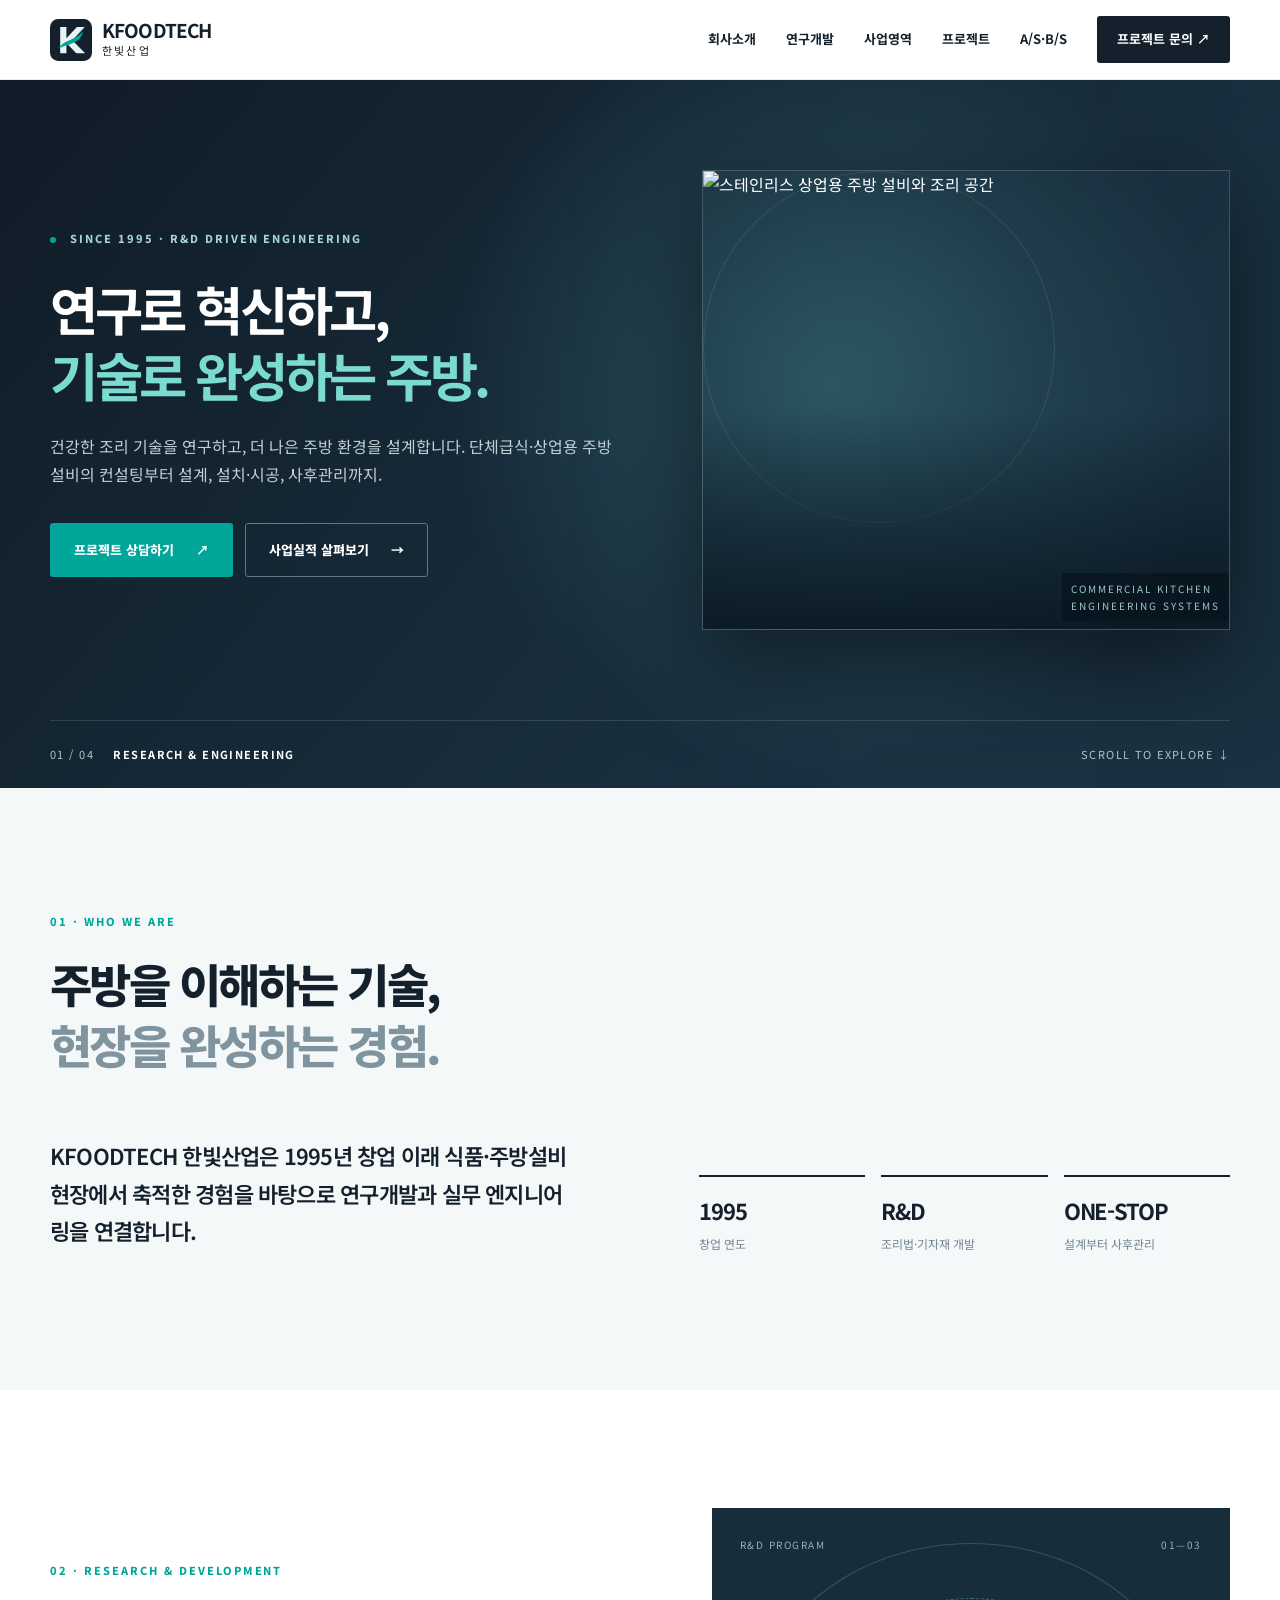
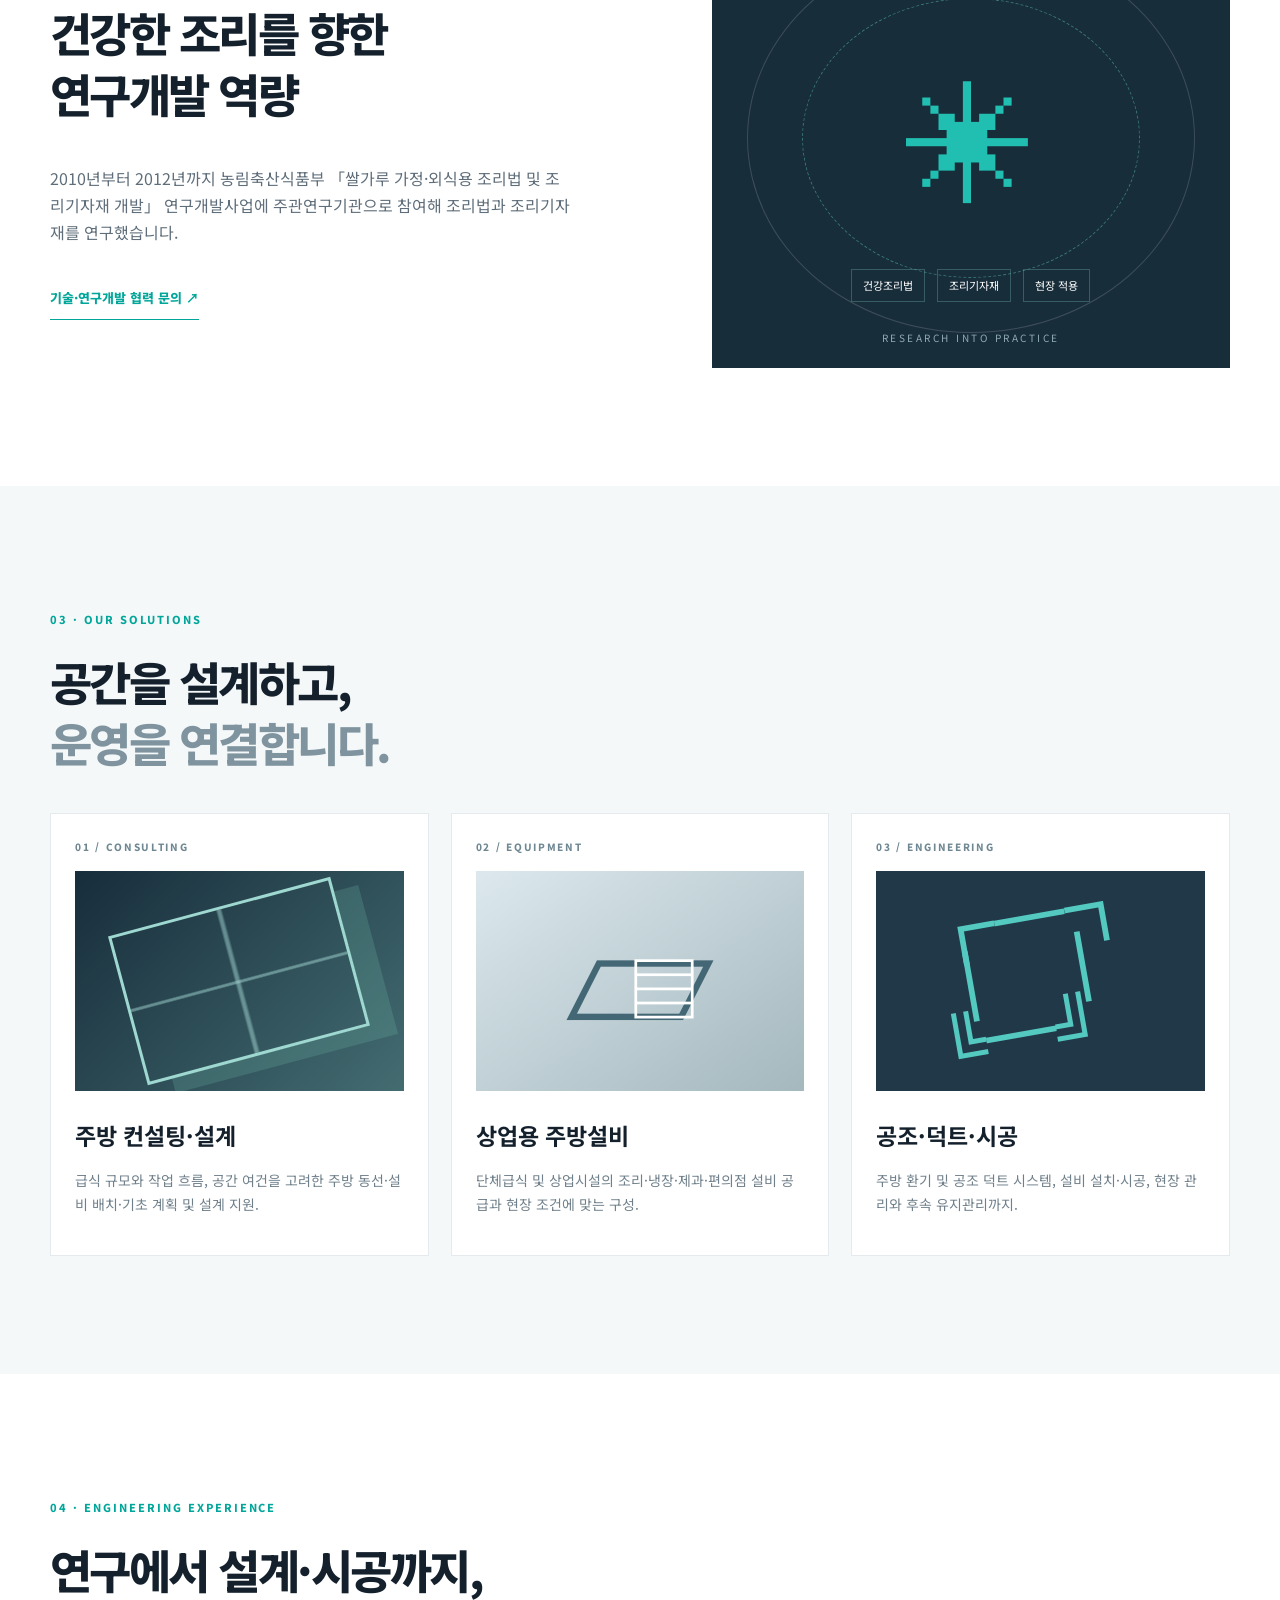
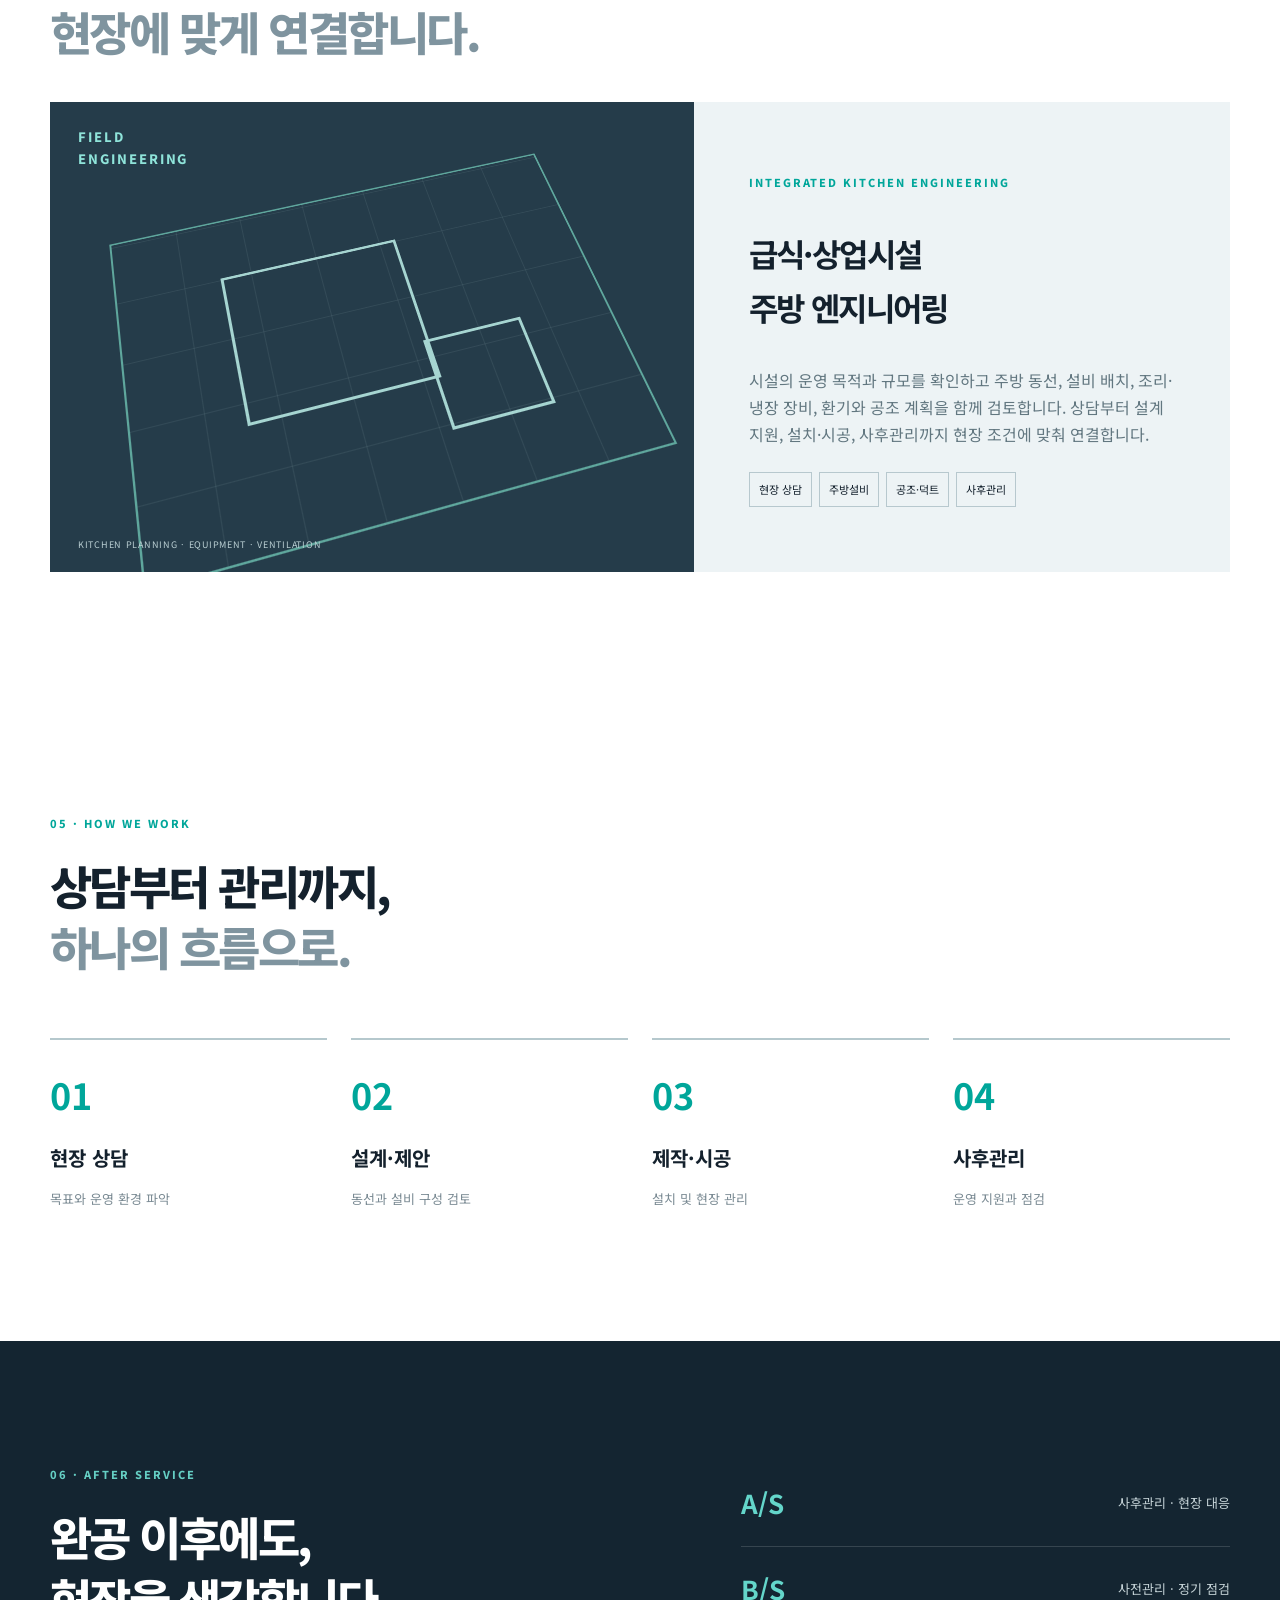
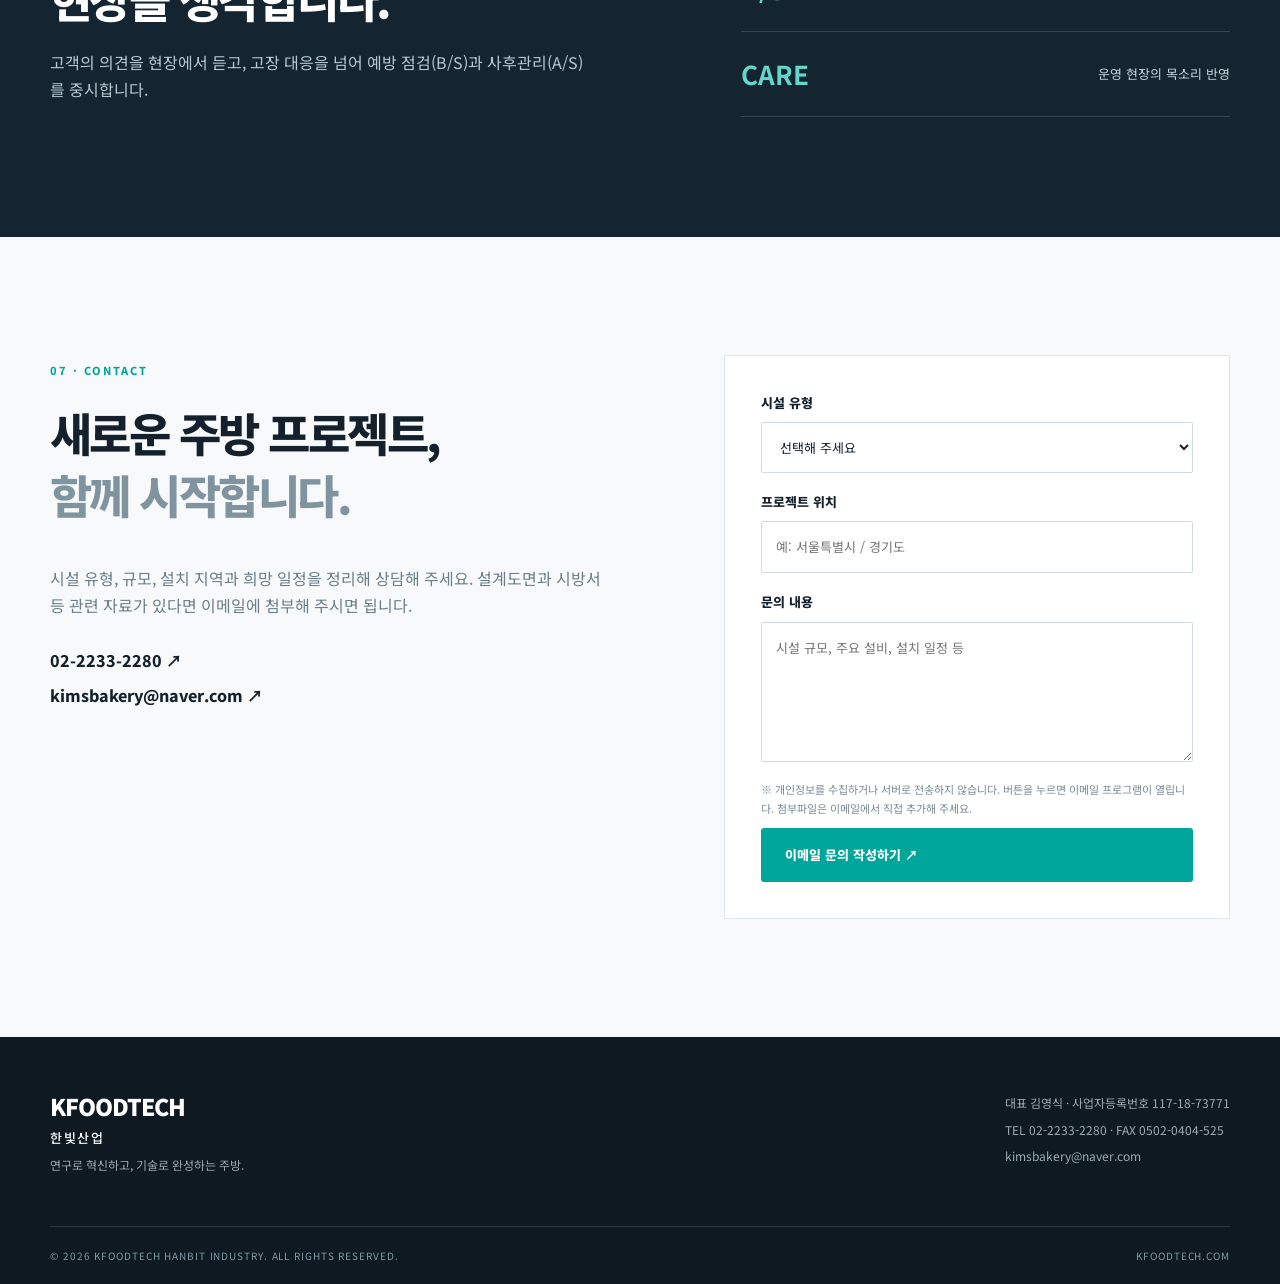
==== commit 9f550fac: "Show kitchen photo in homepage hero Use the user-provided kitchen image on the public review branch." ====
--- a/index.html
+++ b/index.html
@@ -12,7 +12,7 @@
 <a class="skip" href="#main">본문 바로가기</a>
 <header class="site-header"><div class="wrap header-inner"><a class="brand" href="#top" aria-label="KFOODTECH 한빛산업 홈"><img src="assets/brandmark.svg" alt="" width="42" height="42"><span><strong>KFOODTECH</strong><small>한빛산업</small></span></a><button id="navToggle" class="nav-toggle" aria-expanded="false" aria-controls="navigation" aria-label="메뉴 열기"><span></span><span></span><span></span></button><nav id="navigation" aria-label="주요 메뉴"><a href="#about">회사소개</a><a href="#research">연구개발</a><a href="#solutions">사업영역</a><a href="#projects">프로젝트</a><a href="#service">A/S·B/S</a><a class="nav-contact" href="#contact">프로젝트 문의 ↗</a></nav></div></header>
 <main id="main">
-<section id="top" class="hero"><div class="hero-pattern"></div><div class="wrap hero-layout"><div class="hero-copy"><span class="eyebrow"><i></i> SINCE 1995 · R&D DRIVEN ENGINEERING</span><h1>연구로 혁신하고,<br><em>기술로 완성하는 주방.</em></h1><p>건강한 조리 기술을 연구하고, 더 나은 주방 환경을 설계합니다. 단체급식·상업용 주방설비의 컨설팅부터 설계, 설치·시공, 사후관리까지.</p><div class="hero-actions"><a class="button primary" href="#contact">프로젝트 상담하기 <span>↗</span></a><a class="button ghost" href="#projects">사업실적 살펴보기 <span>→</span></a></div></div><div class="hero-art"><div class="plan plan-one"></div><div class="plan plan-two"></div><div class="core"><div class="core-icon">K</div><span>RESEARCH</span><span>DESIGN</span><span>BUILD</span></div><div class="art-label">INTEGRATED KITCHEN<br>ENGINEERING SYSTEMS</div></div></div><div class="wrap hero-footer"><span>01 / 04 <b>RESEARCH & ENGINEERING</b></span><span>SCROLL TO EXPLORE ↓</span></div></section>
+<section id="top" class="hero"><div class="hero-pattern"></div><div class="wrap hero-layout"><div class="hero-copy"><span class="eyebrow"><i></i> SINCE 1995 · R&D DRIVEN ENGINEERING</span><h1>연구로 혁신하고,<br><em>기술로 완성하는 주방.</em></h1><p>건강한 조리 기술을 연구하고, 더 나은 주방 환경을 설계합니다. 단체급식·상업용 주방설비의 컨설팅부터 설계, 설치·시공, 사후관리까지.</p><div class="hero-actions"><a class="button primary" href="#contact">프로젝트 상담하기 <span>↗</span></a><a class="button ghost" href="#projects">사업실적 살펴보기 <span>→</span></a></div></div><div class="hero-art hero-photo-wrap"><img class="hero-photo" src="assets/hero-kitchen.png" alt="스테인리스 상업용 주방 설비와 조리 공간"><div class="art-label photo-label">COMMERCIAL KITCHEN<br>ENGINEERING SYSTEMS</div></div></div><div class="wrap hero-footer"><span>01 / 04 <b>RESEARCH & ENGINEERING</b></span><span>SCROLL TO EXPLORE ↓</span></div></section>
 <section id="about" class="section intro"><div class="wrap"><div class="section-head"><span class="kicker">01 · WHO WE ARE</span><h2>주방을 이해하는 기술,<br><span>현장을 완성하는 경험.</span></h2></div><div class="intro-grid"><p class="lead">KFOODTECH 한빛산업은 1995년 창업 이래 식품·주방설비 현장에서 축적한 경험을 바탕으로 연구개발과 실무 엔지니어링을 연결합니다.</p><div class="fact-grid"><div><b>1995</b><span>창업 연도</span></div><div><b>R&D</b><span>조리법·기자재 개발</span></div><div><b>ONE-STOP</b><span>설계부터 사후관리</span></div></div></div></div></section>
 <section id="research" class="section research"><div class="wrap split"><div><span class="kicker">02 · RESEARCH & DEVELOPMENT</span><h2>건강한 조리를 향한<br>연구개발 역량</h2><p>2010년부터 2012년까지 농림축산식품부 「쌀가루 가정·외식용 조리법 및 조리기자재 개발」 연구개발사업에 주관연구기관으로 참여해 조리법과 조리기자재를 연구했습니다.</p><a class="text-link" href="#contact">기술·연구개발 협력 문의 ↗</a></div><div class="research-panel"><div class="panel-top"><span>R&D PROGRAM</span><span>01—03</span></div><div class="research-icon">✳</div><div class="research-steps"><span>건강조리법</span><span>조리기자재</span><span>현장 적용</span></div><p>RESEARCH INTO PRACTICE</p></div></div></section>
 <section id="solutions" class="section solutions"><div class="wrap"><div class="section-head"><span class="kicker">03 · OUR SOLUTIONS</span><h2>공간을 설계하고,<br><span>운영을 연결합니다.</span></h2></div><div class="cards"><article class="solution-card"><div class="card-no">01 / CONSULTING</div><div class="card-art art-consult"><span class="diagram-grid"></span></div><h3>주방 컨설팅·설계</h3><p>급식 규모와 작업 흐름, 공간 여건을 고려한 주방 동선·설비 배치·기초 계획 및 설계 지원.</p></article><article class="solution-card"><div class="card-no">02 / EQUIPMENT</div><div class="card-art art-equipment"><span class="equipment-drawing">▱<i>▤</i></span></div><h3>상업용 주방설비</h3><p>단체급식 및 상업시설의 조리·냉장·제과·편의점 설비 공급과 현장 조건에 맞는 구성.</p></article><article class="solution-card"><div class="card-no">03 / ENGINEERING</div><div class="card-art art-engineering"><span class="duct-drawing">┏━┓<br>┃ ┃<br>╚━╝</span></div><h3>공조·덕트·시공</h3><p>주방 환기 및 공조 덕트 시스템, 설비 설치·시공, 현장 관리와 후속 유지관리까지.</p></article></div></div></section>
--- a/styles.css
+++ b/styles.css
@@ -1,3 +1,3 @@
 @import url('https://fonts.googleapis.com/css2?family=Noto+Sans+KR:wght@400;500;600;700;800;900&display=swap');
-:root{--navy:#14212d;--mid:#223747;--mint:#00a69a;--steel:#9aa8b4;--white:#f6f8f9;--line:#dce3e6}*{box-sizing:border-box}html{scroll-behavior:smooth;scroll-padding-top:88px}body{margin:0;color:var(--navy);font-family:'Noto Sans KR',sans-serif;background:#fff;line-height:1.7}button,input,select,textarea{font:inherit}a{color:inherit;text-decoration:none}button{cursor:pointer}.wrap{width:min(1180px,calc(100% - 48px));margin:auto}.skip{position:absolute;top:-100px;left:10px;background:white;z-index:100;padding:10px}.skip:focus{top:10px}.site-header{height:80px;position:sticky;top:0;z-index:20;background:rgba(255,255,255,.96);border-bottom:1px solid #e9eef0;backdrop-filter:blur(10px)}.header-inner{display:flex;align-items:center;justify-content:space-between;height:100%}.brand{display:flex;gap:10px;align-items:center}.brand strong{display:block;letter-spacing:-.045em;font-size:19px;line-height:1.15}.brand small{display:block;font-size:11px;letter-spacing:.2em}nav{display:flex;align-items:center;gap:30px;font-size:13px;font-weight:700}nav>a:hover,.text-link:hover{color:var(--mint)}nav .nav-contact{padding:12px 20px;background:var(--navy);color:white;border-radius:3px}.nav-toggle{display:none;background:none;border:0}.hero{background:#101d29;color:white;position:relative;overflow:hidden}.hero-pattern{position:absolute;inset:0;background:radial-gradient(circle at 65% 43%,#2b5360 0%,transparent 42%),linear-gradient(130deg,#101c27,#1a3141 75%)}.hero-layout{position:relative;min-height:640px;display:grid;grid-template-columns:1.18fr 1fr;align-items:center;gap:30px}.eyebrow,.kicker{font-size:11px;font-weight:800;letter-spacing:.18em}.eyebrow{color:#a4d5d1}.eyebrow i{display:inline-block;width:6px;height:6px;border-radius:50%;background:var(--mint);margin-right:9px}.hero h1{font-size:clamp(37px,4.1vw,66px);line-height:1.25;letter-spacing:-.065em;margin:26px 0}.hero h1 em{font-style:normal;color:#7bdbcf}.hero-copy>p{font-size:16px;color:#c1ced4;max-width:570px}.hero-actions{display:flex;gap:12px;flex-wrap:wrap;margin-top:35px}.button{border:1px solid transparent;border-radius:3px;padding:15px 23px;display:inline-flex;gap:22px;align-items:center;justify-content:space-between;font-size:13px;font-weight:800;min-height:52px}.button.primary{background:var(--mint);color:white}.button.primary:hover{background:#008e83}.button.ghost{border-color:#657784;color:white}.hero-art{height:460px;position:relative;display:grid;place-items:center}.hero-art:before{content:'';position:absolute;width:350px;height:350px;border-radius:50%;background:radial-gradient(circle,#32626b33,transparent 70%);border:1px solid #ffffff17}.plan{position:absolute;border:1px solid #79b6b750;transform:skewY(-27deg) rotate(-10deg);box-shadow:0 0 50px #00b7ae0a}.plan-one{width:330px;height:210px;top:68px;left:24px;background:repeating-linear-gradient(90deg,transparent,transparent 33px,#9fd8cf30 34px),repeating-linear-gradient(0deg,transparent,transparent 33px,#9fd8cf30 34px)}.plan-two{width:270px;height:165px;right:6px;bottom:58px;background:repeating-linear-gradient(90deg,transparent,transparent 29px,#9fd8cf30 30px),repeating-linear-gradient(0deg,transparent,transparent 29px,#9fd8cf30 30px)}.core{position:relative;width:250px;height:250px;background:linear-gradient(135deg,#263e4b,#14222d);border:1px solid #92c7c35e;box-shadow:0 25px 90px #0007;transform:rotate(-10deg);display:flex;flex-direction:column;justify-content:center;align-items:center;gap:4px}.core-icon{font-size:110px;color:#d4e9e7;line-height:1;font-weight:900;letter-spacing:-.15em;padding-right:15px}.core span{font-size:9px;letter-spacing:.35em;color:#67ded0}.art-label{position:absolute;right:0;bottom:8px;color:#9ec6c4;font-size:10px;letter-spacing:.2em}.hero-footer{position:relative;padding:24px 0;border-top:1px solid #ffffff20;display:flex;justify-content:space-between;color:#b4c3c9;font-size:11px;letter-spacing:.13em}.hero-footer b{margin-left:15px;color:white}.section{padding:118px 0}.kicker{color:var(--mint)}h2{font-size:clamp(31px,3.6vw,53px);line-height:1.33;letter-spacing:-.055em;margin:20px 0 40px;font-weight:800}h2 span{color:#7f949f}.intro{background:#f5f8f9}.intro-grid{display:grid;grid-template-columns:1fr 1fr;gap:10%;align-items:end}.lead{font-size:22px;line-height:1.7;font-weight:600;letter-spacing:-.035em}.fact-grid{display:grid;grid-template-columns:repeat(3,1fr);gap:16px}.fact-grid div{border-top:2px solid var(--navy);padding:15px 0}.fact-grid b{display:block;font-size:22px;letter-spacing:-.05em}.fact-grid span{font-size:12px;color:#748592}.split{display:grid;grid-template-columns:1.05fr 1fr;align-items:center;gap:10%}.split p{color:#5f6e7a;max-width:520px}.fine{font-size:12px!important;color:#8897a0!important}.text-link{display:inline-block;margin-top:25px;color:var(--mint);font-size:13px;font-weight:800;border-bottom:1px solid var(--mint);padding-bottom:10px}.research-panel{height:460px;background:#182d3a;position:relative;color:white;padding:38px;display:flex;align-items:center;justify-content:center;overflow:hidden}.research-panel:before{content:'';position:absolute;inset:35px;border:1px solid #ffffff28;border-radius:50%}.research-panel:after{content:'';position:absolute;inset:90px;border:1px dashed #64d6c970;border-radius:50%}.panel-top{position:absolute;top:28px;left:28px;right:28px;display:flex;justify-content:space-between;color:#93b3bb;font-size:10px;letter-spacing:.15em}.research-icon{font-size:130px;color:#20bfb1;line-height:1;z-index:1}.research-steps{position:absolute;bottom:66px;display:flex;gap:12px}.research-steps span{border:1px solid #79bdb653;padding:6px 11px;font-size:11px}.research-panel>p{position:absolute;bottom:12px;font-size:10px;letter-spacing:.25em;color:#8faab5}.solutions{background:#f5f8f9}.cards{display:grid;grid-template-columns:repeat(3,1fr);gap:22px}.solution-card{background:white;padding:24px;min-width:0;border:1px solid #e4eaed}.card-no{font-size:10px;font-weight:800;letter-spacing:.17em;color:#6e8792}.card-art{height:220px;margin:16px 0 25px;background:#e4eff0;display:grid;place-items:center;position:relative;overflow:hidden}.art-consult{background:linear-gradient(135deg,#172d3b,#436c71)}.diagram-grid{width:70%;height:70%;border:3px solid #9ed8d0;transform:rotate(-15deg);background:linear-gradient(90deg,transparent 48%,#a3d7d280 49%,#a3d7d280 50%,transparent 51%),linear-gradient(0deg,transparent 48%,#a3d7d280 49%,#a3d7d280 50%,transparent 51%);box-shadow:25px 15px 0 #77c5b134}.art-equipment{background:linear-gradient(145deg,#dce8ed,#a4b8be)}.equipment-drawing{font-size:160px;color:#436775;line-height:1}.equipment-drawing i{position:absolute;font-size:74px;left:46%;top:35%;font-style:normal;color:#fff}.art-engineering{background:#203848}.duct-drawing{font-family:monospace;color:#54c9c0;white-space:pre;line-height:.8;font-size:71px;transform:rotate(-10deg)}.solution-card h3{font-size:23px;margin:0 0 10px}.solution-card p{color:#70808b;font-size:14px}.project-feature{display:grid;grid-template-columns:1.2fr 1fr;background:#edf3f5;min-height:420px}.project-visual{background:#253c4a;position:relative;overflow:hidden;min-height:400px}.technical-lines{position:absolute;inset:12%;background:repeating-linear-gradient(90deg,transparent 0 69px,#b5d0d130 70px),repeating-linear-gradient(0deg,transparent 0 69px,#b5d0d130 70px);border:2px solid #5fa79d;transform:perspective(600px) rotateX(25deg) rotateZ(-15deg)}.technical-lines:before,.technical-lines:after{content:'';position:absolute;border:3px solid #a6d5d1;width:38%;height:45%;top:20%;left:22%}.technical-lines:after{width:20%;height:25%;top:55%;left:60%}.project-stamp{position:absolute;top:24px;left:28px;color:#8fe4da;font-size:13px;font-weight:800;letter-spacing:.15em}.project-visual small{position:absolute;bottom:20px;left:28px;color:#bbd0d4;font-size:9px;letter-spacing:.08em}.project-desc{padding:65px 55px}.eyebrow.dark{color:var(--mint)}.project-desc h3{font-size:32px;letter-spacing:-.05em}.project-desc p{color:#627780}.tags{display:flex;gap:7px;flex-wrap:wrap;margin-top:24px}.tags span{border:1px solid #b7c8ce;font-size:11px;padding:7px 9px}.client-strip{display:flex;gap:45px;align-items:center;margin-top:30px;padding:27px 0;border-top:1px solid var(--line);border-bottom:1px solid var(--line)}.client-strip span{color:#758997;font-size:12px}.client-strip strong{font-size:24px;letter-spacing:-.04em}.client-strip small{margin-left:auto;font-size:11px;color:#8898a2}.steps{display:grid;grid-template-columns:repeat(4,1fr);gap:24px;margin-top:60px}.steps>div{border-top:2px solid #b5c8cd;padding-top:24px}.steps b{font-size:36px;color:var(--mint)}.steps h3{font-size:20px;margin:16px 0 8px}.steps p{color:#7a8a93;font-size:13px}.service{background:#142531;color:white}.service-inner{display:grid;grid-template-columns:1.1fr 1fr;gap:13%;align-items:center}.kicker.light{color:#65cfc4}.service h2{margin-bottom:20px}.service p{color:#b7c9cf}.service-list>div{border-bottom:1px solid #ffffff25;padding:20px 0;display:flex;justify-content:space-between;align-items:center;gap:15px}.service-list b{color:#64d6ca;font-size:26px}.service-list span{font-size:13px;color:#c4d2d6}.contact{background:#f7f9fa}.contact-grid{display:grid;grid-template-columns:1.1fr 1fr;gap:10%}.contact-grid>div>p{color:#6b7f89}.contact-details{display:flex;flex-direction:column;gap:8px;margin-top:28px;font-weight:800}.inquiry-form{background:white;padding:36px;border:1px solid #e0e8eb}.inquiry-form label{display:block;font-size:13px;font-weight:800;margin-bottom:18px}.inquiry-form input,.inquiry-form select,.inquiry-form textarea{width:100%;display:block;margin-top:8px;border:1px solid #cfdbdf;background:#fff;border-radius:2px;padding:14px;font-weight:400;font-size:13px;color:var(--navy)}.inquiry-form :is(input,select,textarea):focus{outline:2px solid var(--mint);outline-offset:1px}.inquiry-form button{width:100%}.form-notice{font-size:11px;color:#7a8c96}footer{background:#0e1922;color:#fff;padding:50px 0 20px}.foot{display:flex;justify-content:space-between;gap:35px}.foot-brand{font-size:23px;font-weight:900;letter-spacing:-.045em}.foot-brand span{display:block;font-size:13px;font-weight:500;letter-spacing:.13em}.foot p{font-size:12px;color:#9aabb3;margin:6px 0}.foot-bottom{border-top:1px solid #ffffff20;margin-top:45px;padding-top:20px;display:flex;justify-content:space-between;font-size:10px;color:#829aa5;letter-spacing:.09em}@media(max-width:850px){.nav-toggle{display:flex;flex-direction:column;gap:5px;padding:12px}.nav-toggle span{height:2px;width:24px;background:var(--navy)}nav{display:none;position:absolute;top:79px;left:0;right:0;background:#fff;padding:25px;box-shadow:0 20px 20px #0002;flex-direction:column;align-items:stretch;gap:12px}nav.open{display:flex}.hero-layout{grid-template-columns:1fr;min-height:0;padding-top:95px;gap:0}.hero-art{height:360px}.hero-copy{position:relative;z-index:2}.intro-grid,.split,.service-inner,.contact-grid{grid-template-columns:1fr;gap:36px}.cards{grid-template-columns:1fr 1fr}.project-desc{padding:45px 30px}.steps{grid-template-columns:1fr 1fr}.client-strip{flex-wrap:wrap;gap:20px}.client-strip small{width:100%;margin:0}.section{padding:80px 0}}@media(max-width:600px){.wrap{width:calc(100% - 36px)}.site-header{height:70px}nav{top:69px}.hero-layout{padding-top:65px}.hero h1{font-size:37px}.hero h1 em{white-space:nowrap}.hero-copy>p{font-size:14px}.hero-art{height:290px}.core{width:175px;height:175px}.core-icon{font-size:74px}.plan-one{left:0;width:200px;height:135px}.plan-two{right:0;width:180px;height:105px}.hero-footer{font-size:9px}.hero-footer span:last-child{display:none}.cards,.project-feature{grid-template-columns:1fr}.project-visual{min-height:270px}.project-desc{padding:30px 25px}.fact-grid{gap:8px}.fact-grid b{font-size:17px}.fact-grid span{font-size:10px}.research-panel{height:320px}.research-icon{font-size:90px}.research-steps{bottom:52px;gap:4px}.research-steps span{font-size:9px}.section{padding:70px 0}.lead{font-size:18px}.steps{gap:14px}.steps h3{font-size:16px}.foot{display:block}.foot>div:last-child{margin-top:24px}.foot-bottom{display:block}.foot-bottom span{display:block;margin-top:10px}.inquiry-form{padding:25px 18px}}
+:root{--navy:#14212d;--mid:#223747;--mint:#00a69a;--steel:#9aa8b4;--white:#f6f8f9;--line:#dce3e6}*{box-sizing:border-box}html{scroll-behavior:smooth;scroll-padding-top:88px}body{margin:0;color:var(--navy);font-family:'Noto Sans KR',sans-serif;background:#fff;line-height:1.7}button,input,select,textarea{font:inherit}a{color:inherit;text-decoration:none}button{cursor:pointer}.wrap{width:min(1180px,calc(100% - 48px));margin:auto}.skip{position:absolute;top:-100px;left:10px;background:white;z-index:100;padding:10px}.skip:focus{top:10px}.site-header{height:80px;position:sticky;top:0;z-index:20;background:rgba(255,255,255,.96);border-bottom:1px solid #e9eef0;backdrop-filter:blur(10px)}.header-inner{display:flex;align-items:center;justify-content:space-between;height:100%}.brand{display:flex;gap:10px;align-items:center}.brand strong{display:block;letter-spacing:-.045em;font-size:19px;line-height:1.15}.brand small{display:block;font-size:11px;letter-spacing:.2em}nav{display:flex;align-items:center;gap:30px;font-size:13px;font-weight:700}nav>a:hover,.text-link:hover{color:var(--mint)}nav .nav-contact{padding:12px 20px;background:var(--navy);color:white;border-radius:3px}.nav-toggle{display:none;background:none;border:0}.hero{background:#101d29;color:white;position:relative;overflow:hidden}.hero-pattern{position:absolute;inset:0;background:radial-gradient(circle at 65% 43%,#2b5360 0%,transparent 42%),linear-gradient(130deg,#101c27,#1a3141 75%)}.hero-layout{position:relative;min-height:640px;display:grid;grid-template-columns:1.18fr 1fr;align-items:center;gap:30px}.eyebrow,.kicker{font-size:11px;font-weight:800;letter-spacing:.18em}.eyebrow{color:#a4d5d1}.eyebrow i{display:inline-block;width:6px;height:6px;border-radius:50%;background:var(--mint);margin-right:9px}.hero h1{font-size:clamp(37px,4.1vw,66px);line-height:1.25;letter-spacing:-.065em;margin:26px 0}.hero h1 em{font-style:normal;color:#7bdbcf}.hero-copy>p{font-size:16px;color:#c1ced4;max-width:570px}.hero-actions{display:flex;gap:12px;flex-wrap:wrap;margin-top:35px}.button{border:1px solid transparent;border-radius:3px;padding:15px 23px;display:inline-flex;gap:22px;align-items:center;justify-content:space-between;font-size:13px;font-weight:800;min-height:52px}.button.primary{background:var(--mint);color:white}.button.primary:hover{background:#008e83}.button.ghost{border-color:#657784;color:white}.hero-art{height:460px;position:relative;display:grid;place-items:center}.hero-photo-wrap{display:block;border:1px solid #ffffff2b;box-shadow:0 30px 90px #0008;overflow:hidden}.hero-photo-wrap:after{content:"";position:absolute;inset:0;background:linear-gradient(180deg,transparent 52%,#07131dcc 100%);pointer-events:none}.hero-photo{display:block;width:100%;height:100%;object-fit:cover}.photo-label{z-index:2;right:18px;bottom:16px;padding:7px 9px;background:#07131db3;color:#d3ebe8}.hero-art:before{content:'';position:absolute;width:350px;height:350px;border-radius:50%;background:radial-gradient(circle,#32626b33,transparent 70%);border:1px solid #ffffff17}.plan{position:absolute;border:1px solid #79b6b750;transform:skewY(-27deg) rotate(-10deg);box-shadow:0 0 50px #00b7ae0a}.plan-one{width:330px;height:210px;top:68px;left:24px;background:repeating-linear-gradient(90deg,transparent,transparent 33px,#9fd8cf30 34px),repeating-linear-gradient(0deg,transparent,transparent 33px,#9fd8cf30 34px)}.plan-two{width:270px;height:165px;right:6px;bottom:58px;background:repeating-linear-gradient(90deg,transparent,transparent 29px,#9fd8cf30 30px),repeating-linear-gradient(0deg,transparent,transparent 29px,#9fd8cf30 30px)}.core{position:relative;width:250px;height:250px;background:linear-gradient(135deg,#263e4b,#14222d);border:1px solid #92c7c35e;box-shadow:0 25px 90px #0007;transform:rotate(-10deg);display:flex;flex-direction:column;justify-content:center;align-items:center;gap:4px}.core-icon{font-size:110px;color:#d4e9e7;line-height:1;font-weight:900;letter-spacing:-.15em;padding-right:15px}.core span{font-size:9px;letter-spacing:.35em;color:#67ded0}.art-label{position:absolute;right:0;bottom:8px;color:#9ec6c4;font-size:10px;letter-spacing:.2em}.hero-footer{position:relative;padding:24px 0;border-top:1px solid #ffffff20;display:flex;justify-content:space-between;color:#b4c3c9;font-size:11px;letter-spacing:.13em}.hero-footer b{margin-left:15px;color:white}.section{padding:118px 0}.kicker{color:var(--mint)}h2{font-size:clamp(31px,3.6vw,53px);line-height:1.33;letter-spacing:-.055em;margin:20px 0 40px;font-weight:800}h2 span{color:#7f949f}.intro{background:#f5f8f9}.intro-grid{display:grid;grid-template-columns:1fr 1fr;gap:10%;align-items:end}.lead{font-size:22px;line-height:1.7;font-weight:600;letter-spacing:-.035em}.fact-grid{display:grid;grid-template-columns:repeat(3,1fr);gap:16px}.fact-grid div{border-top:2px solid var(--navy);padding:15px 0}.fact-grid b{display:block;font-size:22px;letter-spacing:-.05em}.fact-grid span{font-size:12px;color:#748592}.split{display:grid;grid-template-columns:1.05fr 1fr;align-items:center;gap:10%}.split p{color:#5f6e7a;max-width:520px}.fine{font-size:12px!important;color:#8897a0!important}.text-link{display:inline-block;margin-top:25px;color:var(--mint);font-size:13px;font-weight:800;border-bottom:1px solid var(--mint);padding-bottom:10px}.research-panel{height:460px;background:#182d3a;position:relative;color:white;padding:38px;display:flex;align-items:center;justify-content:center;overflow:hidden}.research-panel:before{content:'';position:absolute;inset:35px;border:1px solid #ffffff28;border-radius:50%}.research-panel:after{content:'';position:absolute;inset:90px;border:1px dashed #64d6c970;border-radius:50%}.panel-top{position:absolute;top:28px;left:28px;right:28px;display:flex;justify-content:space-between;color:#93b3bb;font-size:10px;letter-spacing:.15em}.research-icon{font-size:130px;color:#20bfb1;line-height:1;z-index:1}.research-steps{position:absolute;bottom:66px;display:flex;gap:12px}.research-steps span{border:1px solid #79bdb653;padding:6px 11px;font-size:11px}.research-panel>p{position:absolute;bottom:12px;font-size:10px;letter-spacing:.25em;color:#8faab5}.solutions{background:#f5f8f9}.cards{display:grid;grid-template-columns:repeat(3,1fr);gap:22px}.solution-card{background:white;padding:24px;min-width:0;border:1px solid #e4eaed}.card-no{font-size:10px;font-weight:800;letter-spacing:.17em;color:#6e8792}.card-art{height:220px;margin:16px 0 25px;background:#e4eff0;display:grid;place-items:center;position:relative;overflow:hidden}.art-consult{background:linear-gradient(135deg,#172d3b,#436c71)}.diagram-grid{width:70%;height:70%;border:3px solid #9ed8d0;transform:rotate(-15deg);background:linear-gradient(90deg,transparent 48%,#a3d7d280 49%,#a3d7d280 50%,transparent 51%),linear-gradient(0deg,transparent 48%,#a3d7d280 49%,#a3d7d280 50%,transparent 51%);box-shadow:25px 15px 0 #77c5b134}.art-equipment{background:linear-gradient(145deg,#dce8ed,#a4b8be)}.equipment-drawing{font-size:160px;color:#436775;line-height:1}.equipment-drawing i{position:absolute;font-size:74px;left:46%;top:35%;font-style:normal;color:#fff}.art-engineering{background:#203848}.duct-drawing{font-family:monospace;color:#54c9c0;white-space:pre;line-height:.8;font-size:71px;transform:rotate(-10deg)}.solution-card h3{font-size:23px;margin:0 0 10px}.solution-card p{color:#70808b;font-size:14px}.project-feature{display:grid;grid-template-columns:1.2fr 1fr;background:#edf3f5;min-height:420px}.project-visual{background:#253c4a;position:relative;overflow:hidden;min-height:400px}.technical-lines{position:absolute;inset:12%;background:repeating-linear-gradient(90deg,transparent 0 69px,#b5d0d130 70px),repeating-linear-gradient(0deg,transparent 0 69px,#b5d0d130 70px);border:2px solid #5fa79d;transform:perspective(600px) rotateX(25deg) rotateZ(-15deg)}.technical-lines:before,.technical-lines:after{content:'';position:absolute;border:3px solid #a6d5d1;width:38%;height:45%;top:20%;left:22%}.technical-lines:after{width:20%;height:25%;top:55%;left:60%}.project-stamp{position:absolute;top:24px;left:28px;color:#8fe4da;font-size:13px;font-weight:800;letter-spacing:.15em}.project-visual small{position:absolute;bottom:20px;left:28px;color:#bbd0d4;font-size:9px;letter-spacing:.08em}.project-desc{padding:65px 55px}.eyebrow.dark{color:var(--mint)}.project-desc h3{font-size:32px;letter-spacing:-.05em}.project-desc p{color:#627780}.tags{display:flex;gap:7px;flex-wrap:wrap;margin-top:24px}.tags span{border:1px solid #b7c8ce;font-size:11px;padding:7px 9px}.client-strip{display:flex;gap:45px;align-items:center;margin-top:30px;padding:27px 0;border-top:1px solid var(--line);border-bottom:1px solid var(--line)}.client-strip span{color:#758997;font-size:12px}.client-strip strong{font-size:24px;letter-spacing:-.04em}.client-strip small{margin-left:auto;font-size:11px;color:#8898a2}.steps{display:grid;grid-template-columns:repeat(4,1fr);gap:24px;margin-top:60px}.steps>div{border-top:2px solid #b5c8cd;padding-top:24px}.steps b{font-size:36px;color:var(--mint)}.steps h3{font-size:20px;margin:16px 0 8px}.steps p{color:#7a8a93;font-size:13px}.service{background:#142531;color:white}.service-inner{display:grid;grid-template-columns:1.1fr 1fr;gap:13%;align-items:center}.kicker.light{color:#65cfc4}.service h2{margin-bottom:20px}.service p{color:#b7c9cf}.service-list>div{border-bottom:1px solid #ffffff25;padding:20px 0;display:flex;justify-content:space-between;align-items:center;gap:15px}.service-list b{color:#64d6ca;font-size:26px}.service-list span{font-size:13px;color:#c4d2d6}.contact{background:#f7f9fa}.contact-grid{display:grid;grid-template-columns:1.1fr 1fr;gap:10%}.contact-grid>div>p{color:#6b7f89}.contact-details{display:flex;flex-direction:column;gap:8px;margin-top:28px;font-weight:800}.inquiry-form{background:white;padding:36px;border:1px solid #e0e8eb}.inquiry-form label{display:block;font-size:13px;font-weight:800;margin-bottom:18px}.inquiry-form input,.inquiry-form select,.inquiry-form textarea{width:100%;display:block;margin-top:8px;border:1px solid #cfdbdf;background:#fff;border-radius:2px;padding:14px;font-weight:400;font-size:13px;color:var(--navy)}.inquiry-form :is(input,select,textarea):focus{outline:2px solid var(--mint);outline-offset:1px}.inquiry-form button{width:100%}.form-notice{font-size:11px;color:#7a8c96}footer{background:#0e1922;color:#fff;padding:50px 0 20px}.foot{display:flex;justify-content:space-between;gap:35px}.foot-brand{font-size:23px;font-weight:900;letter-spacing:-.045em}.foot-brand span{display:block;font-size:13px;font-weight:500;letter-spacing:.13em}.foot p{font-size:12px;color:#9aabb3;margin:6px 0}.foot-bottom{border-top:1px solid #ffffff20;margin-top:45px;padding-top:20px;display:flex;justify-content:space-between;font-size:10px;color:#829aa5;letter-spacing:.09em}@media(max-width:850px){.nav-toggle{display:flex;flex-direction:column;gap:5px;padding:12px}.nav-toggle span{height:2px;width:24px;background:var(--navy)}nav{display:none;position:absolute;top:79px;left:0;right:0;background:#fff;padding:25px;box-shadow:0 20px 20px #0002;flex-direction:column;align-items:stretch;gap:12px}nav.open{display:flex}.hero-layout{grid-template-columns:1fr;min-height:0;padding-top:95px;gap:0}.hero-art{height:360px}.hero-copy{position:relative;z-index:2}.intro-grid,.split,.service-inner,.contact-grid{grid-template-columns:1fr;gap:36px}.cards{grid-template-columns:1fr 1fr}.project-desc{padding:45px 30px}.steps{grid-template-columns:1fr 1fr}.client-strip{flex-wrap:wrap;gap:20px}.client-strip small{width:100%;margin:0}.section{padding:80px 0}}@media(max-width:600px){.wrap{width:calc(100% - 36px)}.site-header{height:70px}nav{top:69px}.hero-layout{padding-top:65px}.hero h1{font-size:37px}.hero h1 em{white-space:nowrap}.hero-copy>p{font-size:14px}.hero-art{height:290px}.core{width:175px;height:175px}.core-icon{font-size:74px}.plan-one{left:0;width:200px;height:135px}.plan-two{right:0;width:180px;height:105px}.hero-footer{font-size:9px}.hero-footer span:last-child{display:none}.cards,.project-feature{grid-template-columns:1fr}.project-visual{min-height:270px}.project-desc{padding:30px 25px}.fact-grid{gap:8px}.fact-grid b{font-size:17px}.fact-grid span{font-size:10px}.research-panel{height:320px}.research-icon{font-size:90px}.research-steps{bottom:52px;gap:4px}.research-steps span{font-size:9px}.section{padding:70px 0}.lead{font-size:18px}.steps{gap:14px}.steps h3{font-size:16px}.foot{display:block}.foot>div:last-child{margin-top:24px}.foot-bottom{display:block}.foot-bottom span{display:block;margin-top:10px}.inquiry-form{padding:25px 18px}}
 @media(prefers-reduced-motion:reduce){html{scroll-behavior:auto}*{animation-duration:.01ms!important;transition-duration:.01ms!important}}
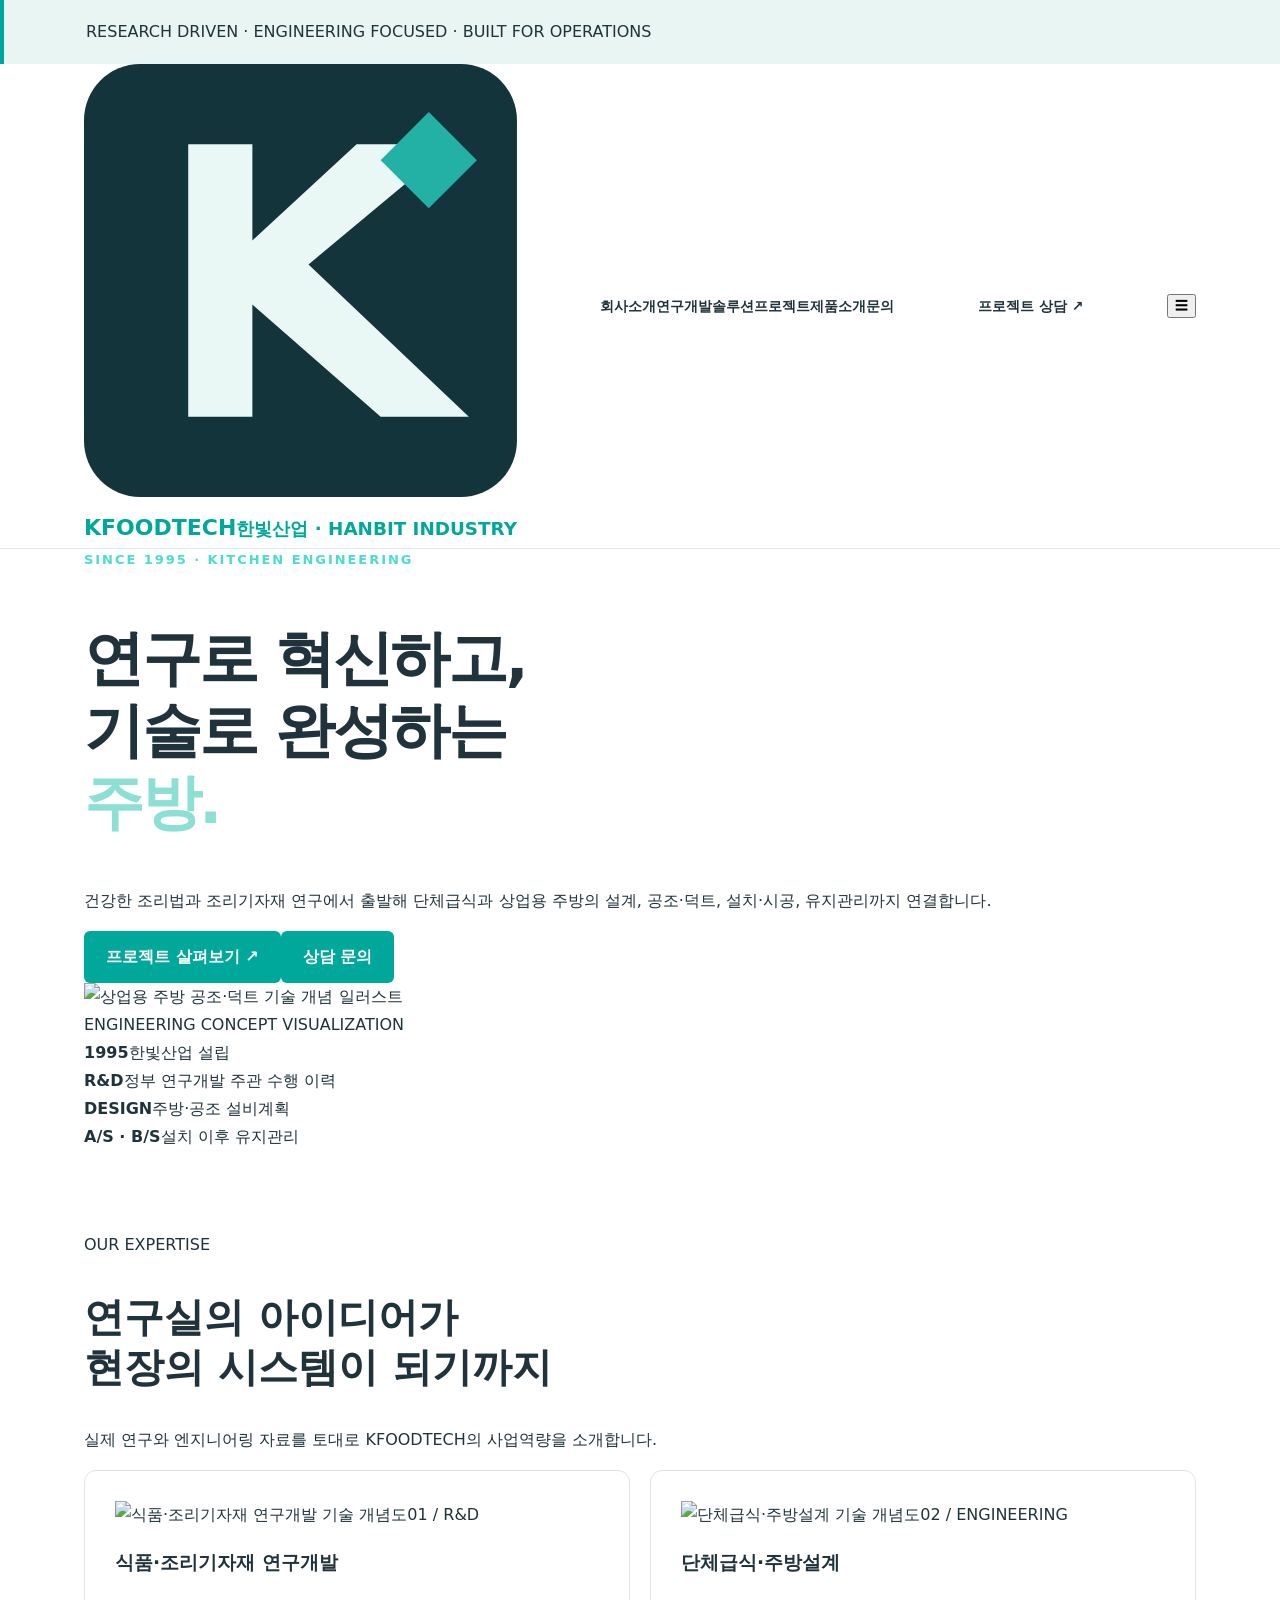
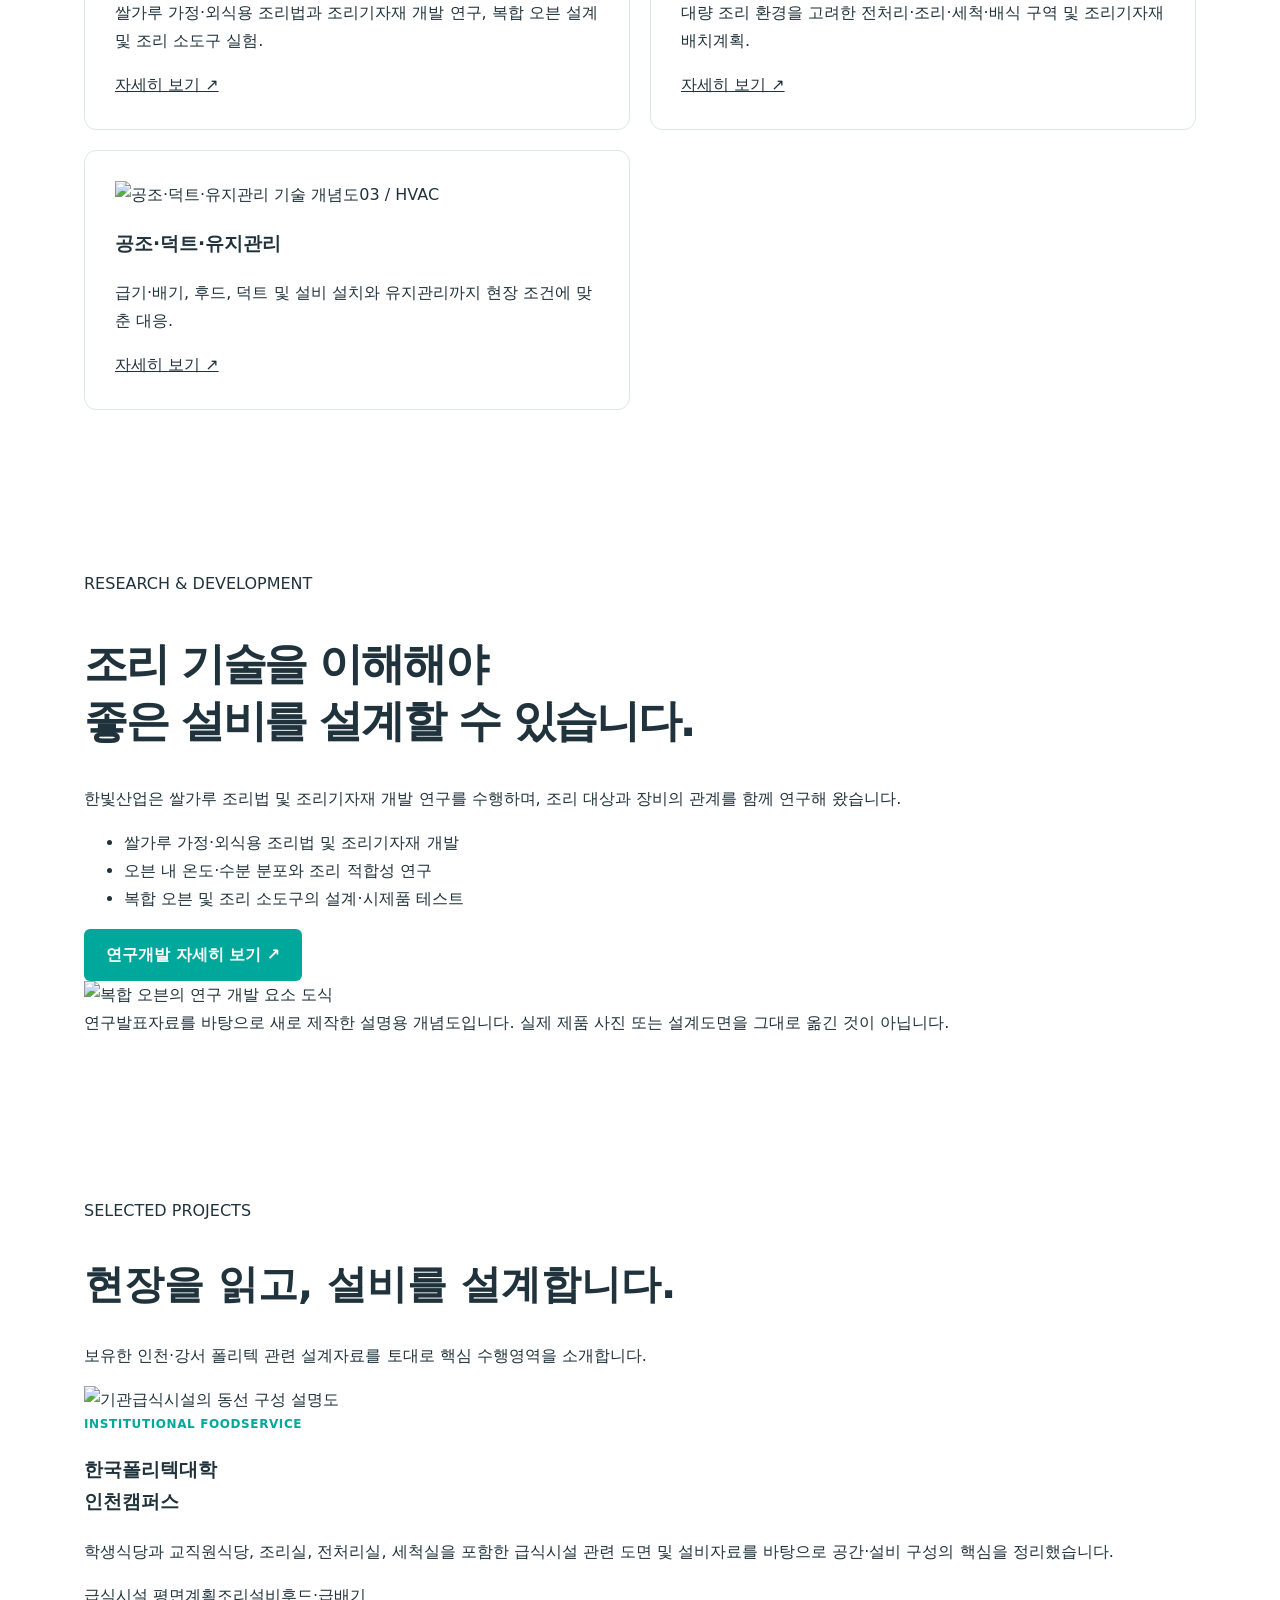
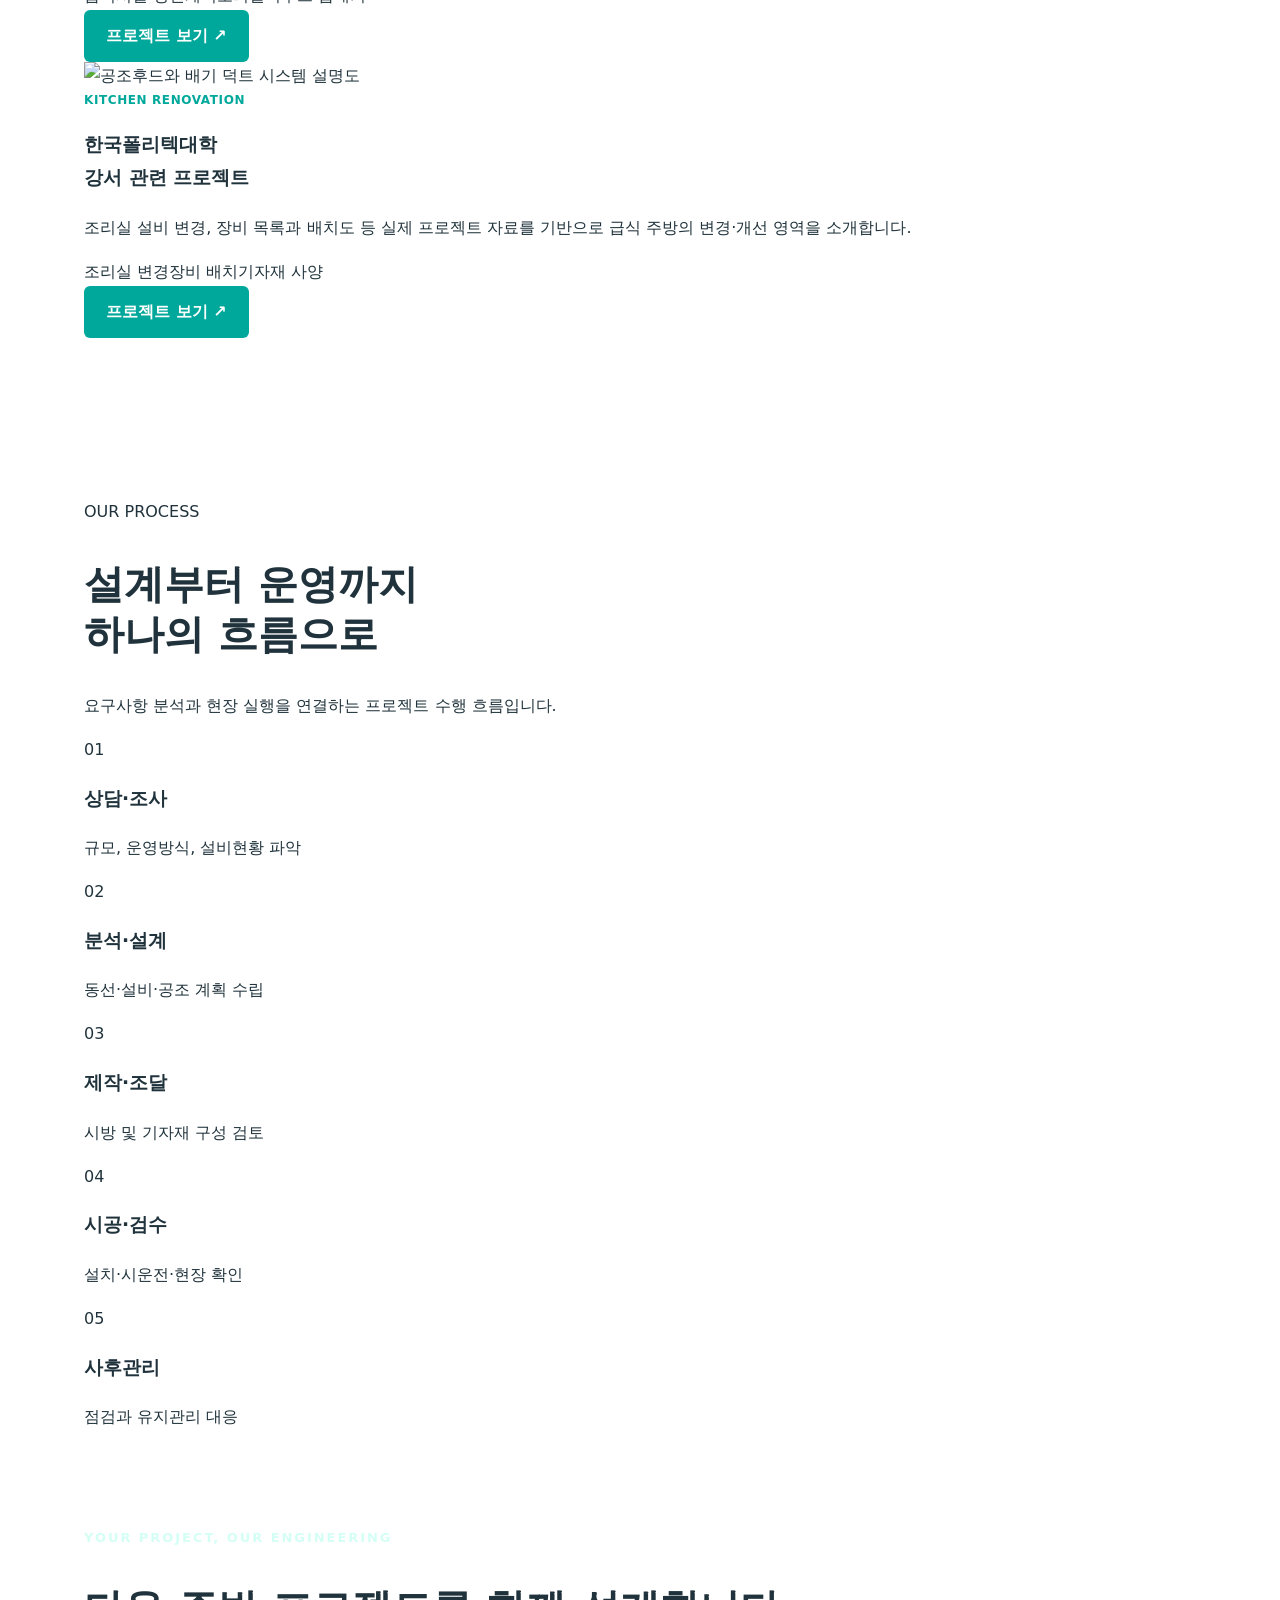
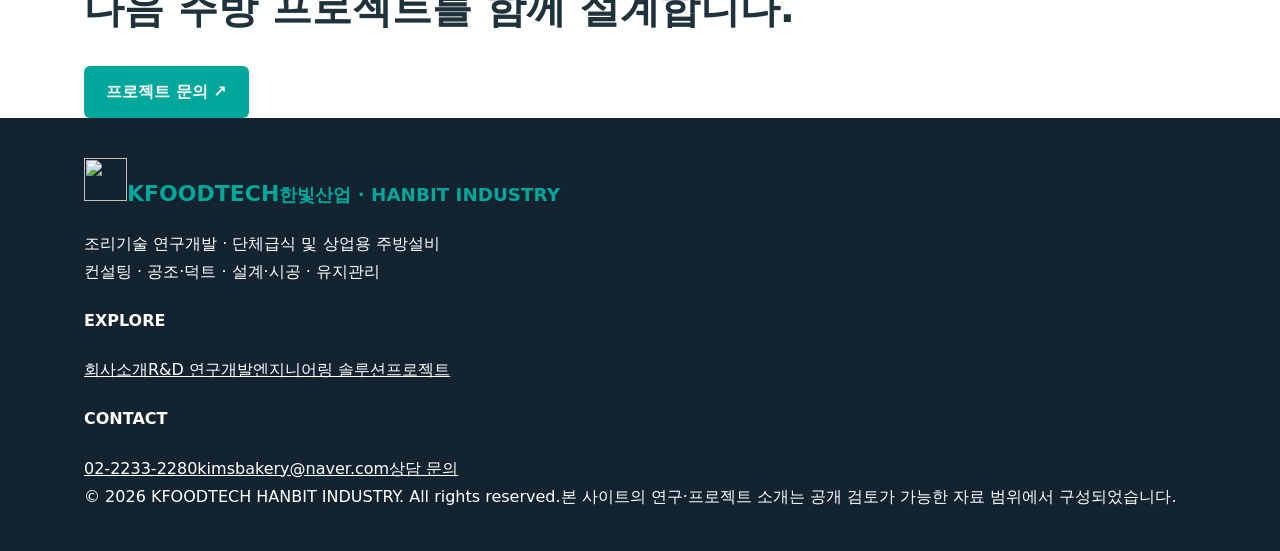
==== commit 9a2fae26: "Restore complete KFOODTECH landing page and product navigation" ====
--- a/index.html
+++ b/index.html
@@ -1,24 +1 @@
-<!doctype html>
-<html lang="ko">
-<head>
-<meta charset="utf-8"><meta name="viewport" content="width=device-width,initial-scale=1">
-<title>KFOODTECH 한빛산업 | 연구로 혁신하고 기술로 완성하는 주방</title>
-<meta name="description" content="KFOODTECH 한빛산업 — 조리법·조리기자재 연구개발, 단체급식 및 상업용 주방설비 컨설팅·설계·시공·유지관리.">
-<meta name="theme-color" content="#14212d">
-<meta property="og:type" content="website"><meta property="og:title" content="KFOODTECH 한빛산업 | Kitchen Engineering"><meta property="og:description" content="연구로 혁신하고, 기술로 완성하는 주방 솔루션."><meta property="og:url" content="https://kfoodtech.com/"><link rel="canonical" href="https://kfoodtech.com/">
-<link rel="icon" href="assets/brandmark.svg" type="image/svg+xml"><link rel="stylesheet" href="styles.css">
-</head>
-<body>
-<a class="skip" href="#main">본문 바로가기</a>
-<header class="site-header"><div class="wrap header-inner"><a class="brand" href="#top" aria-label="KFOODTECH 한빛산업 홈"><img src="assets/brandmark.svg" alt="" width="42" height="42"><span><strong>KFOODTECH</strong><small>한빛산업</small></span></a><button id="navToggle" class="nav-toggle" aria-expanded="false" aria-controls="navigation" aria-label="메뉴 열기"><span></span><span></span><span></span></button><nav id="navigation" aria-label="주요 메뉴"><a href="#about">회사소개</a><a href="#research">연구개발</a><a href="#solutions">사업영역</a><a href="#projects">프로젝트</a><a href="#service">A/S·B/S</a><a class="nav-contact" href="#contact">프로젝트 문의 ↗</a></nav></div></header>
-<main id="main">
-<section id="top" class="hero"><div class="hero-pattern"></div><div class="wrap hero-layout"><div class="hero-copy"><span class="eyebrow"><i></i> SINCE 1995 · R&D DRIVEN ENGINEERING</span><h1>연구로 혁신하고,<br><em>기술로 완성하는 주방.</em></h1><p>건강한 조리 기술을 연구하고, 더 나은 주방 환경을 설계합니다. 단체급식·상업용 주방설비의 컨설팅부터 설계, 설치·시공, 사후관리까지.</p><div class="hero-actions"><a class="button primary" href="#contact">프로젝트 상담하기 <span>↗</span></a><a class="button ghost" href="#projects">사업실적 살펴보기 <span>→</span></a></div></div><div class="hero-art hero-photo-wrap"><img class="hero-photo" src="assets/hero-kitchen.png" alt="스테인리스 상업용 주방 설비와 조리 공간"><div class="art-label photo-label">COMMERCIAL KITCHEN<br>ENGINEERING SYSTEMS</div></div></div><div class="wrap hero-footer"><span>01 / 04 <b>RESEARCH & ENGINEERING</b></span><span>SCROLL TO EXPLORE ↓</span></div></section>
-<section id="about" class="section intro"><div class="wrap"><div class="section-head"><span class="kicker">01 · WHO WE ARE</span><h2>주방을 이해하는 기술,<br><span>현장을 완성하는 경험.</span></h2></div><div class="intro-grid"><p class="lead">KFOODTECH 한빛산업은 1995년 창업 이래 식품·주방설비 현장에서 축적한 경험을 바탕으로 연구개발과 실무 엔지니어링을 연결합니다.</p><div class="fact-grid"><div><b>1995</b><span>창업 연도</span></div><div><b>R&D</b><span>조리법·기자재 개발</span></div><div><b>ONE-STOP</b><span>설계부터 사후관리</span></div></div></div></div></section>
-<section id="research" class="section research"><div class="wrap split"><div><span class="kicker">02 · RESEARCH & DEVELOPMENT</span><h2>건강한 조리를 향한<br>연구개발 역량</h2><p>2010년부터 2012년까지 농림축산식품부 「쌀가루 가정·외식용 조리법 및 조리기자재 개발」 연구개발사업에 주관연구기관으로 참여해 조리법과 조리기자재를 연구했습니다.</p><a class="text-link" href="#contact">기술·연구개발 협력 문의 ↗</a></div><div class="research-panel"><div class="panel-top"><span>R&D PROGRAM</span><span>01—03</span></div><div class="research-icon">✳</div><div class="research-steps"><span>건강조리법</span><span>조리기자재</span><span>현장 적용</span></div><p>RESEARCH INTO PRACTICE</p></div></div></section>
-<section id="solutions" class="section solutions"><div class="wrap"><div class="section-head"><span class="kicker">03 · OUR SOLUTIONS</span><h2>공간을 설계하고,<br><span>운영을 연결합니다.</span></h2></div><div class="cards"><article class="solution-card"><div class="card-no">01 / CONSULTING</div><div class="card-art art-consult"><span class="diagram-grid"></span></div><h3>주방 컨설팅·설계</h3><p>급식 규모와 작업 흐름, 공간 여건을 고려한 주방 동선·설비 배치·기초 계획 및 설계 지원.</p></article><article class="solution-card"><div class="card-no">02 / EQUIPMENT</div><div class="card-art art-equipment"><span class="equipment-drawing">▱<i>▤</i></span></div><h3>상업용 주방설비</h3><p>단체급식 및 상업시설의 조리·냉장·제과·편의점 설비 공급과 현장 조건에 맞는 구성.</p></article><article class="solution-card"><div class="card-no">03 / ENGINEERING</div><div class="card-art art-engineering"><span class="duct-drawing">┏━┓<br>┃ ┃<br>╚━╝</span></div><h3>공조·덕트·시공</h3><p>주방 환기 및 공조 덕트 시스템, 설비 설치·시공, 현장 관리와 후속 유지관리까지.</p></article></div></div></section>
-<section id="projects" class="section projects"><div class="wrap"><div class="section-head"><span class="kicker">04 · ENGINEERING EXPERIENCE</span><h2>연구에서 설계·시공까지,<br><span>현장에 맞게 연결합니다.</span></h2></div><div class="project-feature"><div class="project-visual"><div class="technical-lines"></div><div class="project-stamp">FIELD<br>ENGINEERING</div><small>KITCHEN PLANNING · EQUIPMENT · VENTILATION</small></div><div class="project-desc"><span class="eyebrow dark">INTEGRATED KITCHEN ENGINEERING</span><h3>급식·상업시설<br>주방 엔지니어링</h3><p>시설의 운영 목적과 규모를 확인하고 주방 동선, 설비 배치, 조리·냉장 장비, 환기와 공조 계획을 함께 검토합니다. 상담부터 설계 지원, 설치·시공, 사후관리까지 현장 조건에 맞춰 연결합니다.</p><div class="tags"><span>현장 상담</span><span>주방설비</span><span>공조·덕트</span><span>사후관리</span></div></div></div></div></section><section class="section process"><div class="wrap"><span class="kicker">05 · HOW WE WORK</span><h2>상담부터 관리까지,<br><span>하나의 흐름으로.</span></h2><div class="steps"><div><b>01</b><h3>현장 상담</h3><p>목표와 운영 환경 파악</p></div><div><b>02</b><h3>설계·제안</h3><p>동선과 설비 구성 검토</p></div><div><b>03</b><h3>제작·시공</h3><p>설치 및 현장 관리</p></div><div><b>04</b><h3>사후관리</h3><p>운영 지원과 점검</p></div></div></div></section>
-<section id="service" class="section service"><div class="wrap service-inner"><div><span class="kicker light">06 · AFTER SERVICE</span><h2>완공 이후에도,<br>현장을 생각합니다.</h2><p>고객의 의견을 현장에서 듣고, 고장 대응을 넘어 예방 점검(B/S)과 사후관리(A/S)를 중시합니다.</p></div><div class="service-list"><div><b>A/S</b><span>사후관리 · 현장 대응</span></div><div><b>B/S</b><span>사전관리 · 정기 점검</span></div><div><b>CARE</b><span>운영 현장의 목소리 반영</span></div></div></div></section>
-<section id="contact" class="section contact"><div class="wrap contact-grid"><div><span class="kicker">07 · CONTACT</span><h2>새로운 주방 프로젝트,<br><span>함께 시작합니다.</span></h2><p>시설 유형, 규모, 설치 지역과 희망 일정을 정리해 상담해 주세요. 설계도면과 시방서 등 관련 자료가 있다면 이메일에 첨부해 주시면 됩니다.</p><div class="contact-details"><a href="tel:0222332280">02-2233-2280 ↗</a><a href="mailto:kimsbakery@naver.com">kimsbakery@naver.com ↗</a></div></div><form id="inquiry" class="inquiry-form" aria-label="프로젝트 문의 이메일 작성"><label>시설 유형<select id="type" name="facility-type" required><option value="">선택해 주세요</option><option>학교·대학교·단체급식</option><option>병원·기업 구내식당</option><option>호텔·레스토랑</option><option>편의점·상업시설</option><option>기타</option></select></label><label>프로젝트 위치<input id="region" name="region" type="text" maxlength="100" placeholder="예: 서울특별시 / 경기도" required></label><label>문의 내용<textarea id="message" name="message" rows="5" maxlength="3000" placeholder="시설 규모, 주요 설비, 설치 일정 등" required></textarea></label><p class="form-notice">※ 개인정보를 수집하거나 서버로 전송하지 않습니다. 버튼을 누르면 이메일 프로그램이 열립니다. 첨부파일은 이메일에서 직접 추가해 주세요.</p><button type="submit" class="button primary">이메일 문의 작성하기 ↗</button></form></div></section>
-</main><footer><div class="wrap foot"><div><div class="foot-brand">KFOODTECH <span>한빛산업</span></div><p>연구로 혁신하고, 기술로 완성하는 주방.</p></div><div><p>대표 김영식 · 사업자등록번호 117-18-73771</p><p>TEL 02-2233-2280 · FAX 0502-0404-525</p><p>kimsbakery@naver.com</p></div></div><div class="wrap foot-bottom">© 2026 KFOODTECH HANBIT INDUSTRY. ALL RIGHTS RESERVED. <span>KFOODTECH.COM</span></div></footer>
-<script src="script.js" defer></script>
-</body></html>
+<!doctype html><html lang="ko"><head><meta charset="utf-8"><meta name="viewport" content="width=device-width,initial-scale=1"><meta name="theme-color" content="#10232d"><meta name="description" content="KFOODTECH 한빛산업 — 연구개발, 단체급식·상업용 주방설비, 공조·덕트, 설계·시공 및 사후관리"><title>KFOODTECH 한빛산업 | R&D 기반 상업용 주방 엔지니어링</title><link rel="icon" href="assets/logo.svg" type="image/svg+xml"><link rel="stylesheet" href="styles.css"><script defer src="script.js"></script></head><body><div class="notice"><div class="wrap">RESEARCH DRIVEN · ENGINEERING FOCUSED · BUILT FOR OPERATIONS</div></div><header class="header"><nav class="nav wrap" aria-label="주요 메뉴"><a class="brand" href="index.html"><svg viewBox="0 0 54 54" role="img" aria-label="KFOODTECH 로고"><rect width="54" height="54" rx="7" fill="#14343b"/><path d="M13 10v34h8V30l16 14h11L28 25 46 10H34L21 22V10z" fill="#e9f8f5"/><path d="M43 6 49 12 43 18 37 12z" fill="#23b1a6"/></svg><span>KFOODTECH<small>한빛산업 · HANBIT INDUSTRY</small></span></a><div class="links" id="navlinks"><a href="about.html" >회사소개</a><a href="rnd.html" >연구개발</a><a href="solutions.html" >솔루션</a><a href="projects.html" >프로젝트</a><a href="products.html">제품소개</a><a href="contact.html" >문의</a></div><a class="navcta" href="contact.html">프로젝트 상담 ↗</a><button class="menu-btn" aria-controls="navlinks" aria-expanded="false" aria-label="메뉴 펼치기">☰</button></nav></header><main id="main"><section class="hero"><div class="wrap hero-grid"><div class="hero-text fade"><div class="eyebrow">SINCE 1995 · KITCHEN ENGINEERING</div><h1>연구로 혁신하고,<br>기술로 완성하는<br><span style="color:#8bdfd3">주방.</span></h1><p>건강한 조리법과 조리기자재 연구에서 출발해 단체급식과 상업용 주방의 설계, 공조·덕트, 설치·시공, 유지관리까지 연결합니다.</p><div class="actions"><a class="btn" href="projects.html">프로젝트 살펴보기 ↗</a><a class="btn ghost" href="contact.html">상담 문의</a></div></div><div class="hero-visual"><img src="assets/duct.svg" width="740" height="450" style="height:100%;width:100%;object-fit:cover" alt="상업용 주방 공조·덕트 기술 개념 일러스트"><div class="visual-note">ENGINEERING CONCEPT VISUALIZATION</div></div></div></section><section class="stats"><div class="wrap"><div class="stat"><b>1995</b><span>한빛산업 설립</span></div><div class="stat"><b>R&D</b><span>정부 연구개발 주관 수행 이력</span></div><div class="stat"><b>DESIGN</b><span>주방·공조 설비계획</span></div><div class="stat"><b>A/S · B/S</b><span>설치 이후 유지관리</span></div></div></section><section class="section"><div class="wrap"><div class="section-title"><div><span class="kicker">OUR EXPERTISE</span><h2>연구실의 아이디어가<br>현장의 시스템이 되기까지</h2></div><p>실제 연구와 엔지니어링 자료를 토대로 KFOODTECH의 사업역량을 소개합니다.</p></div><div class="cards"><article class="card"><div class="thumb"><img src="assets/oven.svg" width="600" height="360" loading="lazy" alt="식품·조리기자재 연구개발 기술 개념도"><span class="tag">01 / R&D</span></div><div class="pad"><h3>식품·조리기자재 연구개발</h3><p>쌀가루 가정·외식용 조리법과 조리기자재 개발 연구, 복합 오븐 설계 및 조리 소도구 실험.</p><a class="more" href="rnd.html">자세히 보기 ↗</a></div></article><article class="card"><div class="thumb"><img src="assets/kitchen.svg" width="600" height="360" loading="lazy" alt="단체급식·주방설계 기술 개념도"><span class="tag">02 / ENGINEERING</span></div><div class="pad"><h3>단체급식·주방설계</h3><p>대량 조리 환경을 고려한 전처리·조리·세척·배식 구역 및 조리기자재 배치계획.</p><a class="more" href="solutions.html">자세히 보기 ↗</a></div></article><article class="card"><div class="thumb"><img src="assets/duct.svg" width="600" height="360" loading="lazy" alt="공조·덕트·유지관리 기술 개념도"><span class="tag">03 / HVAC</span></div><div class="pad"><h3>공조·덕트·유지관리</h3><p>급기·배기, 후드, 덕트 및 설비 설치와 유지관리까지 현장 조건에 맞춘 대응.</p><a class="more" href="solutions.html">자세히 보기 ↗</a></div></article></div></div></section><section class="section soft"><div class="wrap"><div class="split"><div><span class="kicker">RESEARCH & DEVELOPMENT</span><h2 style="font-size:44px;letter-spacing:-.05em;line-height:1.3">조리 기술을 이해해야<br>좋은 설비를 설계할 수 있습니다.</h2><p class="text-lead">한빛산업은 쌀가루 조리법 및 조리기자재 개발 연구를 수행하며, 조리 대상과 장비의 관계를 함께 연구해 왔습니다.</p><ul class="bullets"><li>쌀가루 가정·외식용 조리법 및 조리기자재 개발</li><li>오븐 내 온도·수분 분포와 조리 적합성 연구</li><li>복합 오븐 및 조리 소도구의 설계·시제품 테스트</li></ul><a class="btn outline" href="rnd.html">연구개발 자세히 보기 ↗</a></div><div class="diagram"><img src="assets/oven.svg" width="740" height="450" loading="lazy" alt="복합 오븐의 연구 개발 요소 도식"><div class="caption">연구발표자료를 바탕으로 새로 제작한 설명용 개념도입니다. 실제 제품 사진 또는 설계도면을 그대로 옮긴 것이 아닙니다.</div></div></div></div></section><section class="section"><div class="wrap"><div class="section-title"><div><span class="kicker">SELECTED PROJECTS</span><h2>현장을 읽고, 설비를 설계합니다.</h2></div><p>보유한 인천·강서 폴리텍 관련 설계자료를 토대로 핵심 수행영역을 소개합니다.</p></div><div class="project"><div class="image"><img src="assets/kitchen.svg" width="740" height="450" loading="lazy" alt="기관급식시설의 동선 구성 설명도"></div><div class="info"><div class="label">INSTITUTIONAL FOODSERVICE</div><h3>한국폴리텍대학<br>인천캠퍼스</h3><p>학생식당과 교직원식당, 조리실, 전처리실, 세척실을 포함한 급식시설 관련 도면 및 설비자료를 바탕으로 공간·설비 구성의 핵심을 정리했습니다.</p><div class="chips"><span class="chip">급식시설 평면계획</span><span class="chip">조리설비</span><span class="chip">후드·급배기</span></div><a class="btn outline" href="projects.html#incheon">프로젝트 보기 ↗</a></div></div><div class="project"><div class="image"><img src="assets/duct.svg" width="740" height="450" loading="lazy" alt="공조후드와 배기 덕트 시스템 설명도"></div><div class="info"><div class="label">KITCHEN RENOVATION</div><h3>한국폴리텍대학<br>강서 관련 프로젝트</h3><p>조리실 설비 변경, 장비 목록과 배치도 등 실제 프로젝트 자료를 기반으로 급식 주방의 변경·개선 영역을 소개합니다.</p><div class="chips"><span class="chip">조리실 변경</span><span class="chip">장비 배치</span><span class="chip">기자재 사양</span></div><a class="btn outline" href="projects.html#gangseo">프로젝트 보기 ↗</a></div></div></div></section><section class="section soft"><div class="wrap"><div class="section-title"><div><span class="kicker">OUR PROCESS</span><h2>설계부터 운영까지<br>하나의 흐름으로</h2></div><p>요구사항 분석과 현장 실행을 연결하는 프로젝트 수행 흐름입니다.</p></div><div class="steps"><div class="step"><div class="n">01</div><h3>상담·조사</h3><p>규모, 운영방식, 설비현황 파악</p></div><div class="step"><div class="n">02</div><h3>분석·설계</h3><p>동선·설비·공조 계획 수립</p></div><div class="step"><div class="n">03</div><h3>제작·조달</h3><p>시방 및 기자재 구성 검토</p></div><div class="step"><div class="n">04</div><h3>시공·검수</h3><p>설치·시운전·현장 확인</p></div><div class="step"><div class="n">05</div><h3>사후관리</h3><p>점검과 유지관리 대응</p></div></div></div></section></main><section class="cta-strip"><div class="wrap"><div><div class="eyebrow" style="color:#d4fff5">YOUR PROJECT, OUR ENGINEERING</div><h2>다음 주방 프로젝트를 함께 설계합니다.</h2></div><a class="btn" href="contact.html">프로젝트 문의 ↗</a></div></section><footer class="footer"><div class="wrap"><div class="footer-top"><div><a class="brand" href="index.html"><img src="assets/logo.svg" width="43" height="43" alt=""><span>KFOODTECH<small>한빛산업 · HANBIT INDUSTRY</small></span></a><p>조리기술 연구개발 · 단체급식 및 상업용 주방설비<br>컨설팅 · 공조·덕트 · 설계·시공 · 유지관리</p></div><div><h4>EXPLORE</h4><a href="about.html">회사소개</a><a href="rnd.html">R&D 연구개발</a><a href="solutions.html">엔지니어링 솔루션</a><a href="projects.html">프로젝트</a></div><div><h4>CONTACT</h4><a href="tel:0222332280">02-2233-2280</a><a href="mailto:kimsbakery@naver.com">kimsbakery@naver.com</a><a href="contact.html">상담 문의</a></div></div><div class="footer-bottom"><span>© <span data-year>2026</span> KFOODTECH HANBIT INDUSTRY. All rights reserved.</span><span>본 사이트의 연구·프로젝트 소개는 공개 검토가 가능한 자료 범위에서 구성되었습니다.</span></div></div></footer></body></html>
--- a/styles.css
+++ b/styles.css
@@ -1,3 +1 @@
-@import url('https://fonts.googleapis.com/css2?family=Noto+Sans+KR:wght@400;500;600;700;800;900&display=swap');
-:root{--navy:#14212d;--mid:#223747;--mint:#00a69a;--steel:#9aa8b4;--white:#f6f8f9;--line:#dce3e6}*{box-sizing:border-box}html{scroll-behavior:smooth;scroll-padding-top:88px}body{margin:0;color:var(--navy);font-family:'Noto Sans KR',sans-serif;background:#fff;line-height:1.7}button,input,select,textarea{font:inherit}a{color:inherit;text-decoration:none}button{cursor:pointer}.wrap{width:min(1180px,calc(100% - 48px));margin:auto}.skip{position:absolute;top:-100px;left:10px;background:white;z-index:100;padding:10px}.skip:focus{top:10px}.site-header{height:80px;position:sticky;top:0;z-index:20;background:rgba(255,255,255,.96);border-bottom:1px solid #e9eef0;backdrop-filter:blur(10px)}.header-inner{display:flex;align-items:center;justify-content:space-between;height:100%}.brand{display:flex;gap:10px;align-items:center}.brand strong{display:block;letter-spacing:-.045em;font-size:19px;line-height:1.15}.brand small{display:block;font-size:11px;letter-spacing:.2em}nav{display:flex;align-items:center;gap:30px;font-size:13px;font-weight:700}nav>a:hover,.text-link:hover{color:var(--mint)}nav .nav-contact{padding:12px 20px;background:var(--navy);color:white;border-radius:3px}.nav-toggle{display:none;background:none;border:0}.hero{background:#101d29;color:white;position:relative;overflow:hidden}.hero-pattern{position:absolute;inset:0;background:radial-gradient(circle at 65% 43%,#2b5360 0%,transparent 42%),linear-gradient(130deg,#101c27,#1a3141 75%)}.hero-layout{position:relative;min-height:640px;display:grid;grid-template-columns:1.18fr 1fr;align-items:center;gap:30px}.eyebrow,.kicker{font-size:11px;font-weight:800;letter-spacing:.18em}.eyebrow{color:#a4d5d1}.eyebrow i{display:inline-block;width:6px;height:6px;border-radius:50%;background:var(--mint);margin-right:9px}.hero h1{font-size:clamp(37px,4.1vw,66px);line-height:1.25;letter-spacing:-.065em;margin:26px 0}.hero h1 em{font-style:normal;color:#7bdbcf}.hero-copy>p{font-size:16px;color:#c1ced4;max-width:570px}.hero-actions{display:flex;gap:12px;flex-wrap:wrap;margin-top:35px}.button{border:1px solid transparent;border-radius:3px;padding:15px 23px;display:inline-flex;gap:22px;align-items:center;justify-content:space-between;font-size:13px;font-weight:800;min-height:52px}.button.primary{background:var(--mint);color:white}.button.primary:hover{background:#008e83}.button.ghost{border-color:#657784;color:white}.hero-art{height:460px;position:relative;display:grid;place-items:center}.hero-photo-wrap{display:block;border:1px solid #ffffff2b;box-shadow:0 30px 90px #0008;overflow:hidden}.hero-photo-wrap:after{content:"";position:absolute;inset:0;background:linear-gradient(180deg,transparent 52%,#07131dcc 100%);pointer-events:none}.hero-photo{display:block;width:100%;height:100%;object-fit:cover}.photo-label{z-index:2;right:18px;bottom:16px;padding:7px 9px;background:#07131db3;color:#d3ebe8}.hero-art:before{content:'';position:absolute;width:350px;height:350px;border-radius:50%;background:radial-gradient(circle,#32626b33,transparent 70%);border:1px solid #ffffff17}.plan{position:absolute;border:1px solid #79b6b750;transform:skewY(-27deg) rotate(-10deg);box-shadow:0 0 50px #00b7ae0a}.plan-one{width:330px;height:210px;top:68px;left:24px;background:repeating-linear-gradient(90deg,transparent,transparent 33px,#9fd8cf30 34px),repeating-linear-gradient(0deg,transparent,transparent 33px,#9fd8cf30 34px)}.plan-two{width:270px;height:165px;right:6px;bottom:58px;background:repeating-linear-gradient(90deg,transparent,transparent 29px,#9fd8cf30 30px),repeating-linear-gradient(0deg,transparent,transparent 29px,#9fd8cf30 30px)}.core{position:relative;width:250px;height:250px;background:linear-gradient(135deg,#263e4b,#14222d);border:1px solid #92c7c35e;box-shadow:0 25px 90px #0007;transform:rotate(-10deg);display:flex;flex-direction:column;justify-content:center;align-items:center;gap:4px}.core-icon{font-size:110px;color:#d4e9e7;line-height:1;font-weight:900;letter-spacing:-.15em;padding-right:15px}.core span{font-size:9px;letter-spacing:.35em;color:#67ded0}.art-label{position:absolute;right:0;bottom:8px;color:#9ec6c4;font-size:10px;letter-spacing:.2em}.hero-footer{position:relative;padding:24px 0;border-top:1px solid #ffffff20;display:flex;justify-content:space-between;color:#b4c3c9;font-size:11px;letter-spacing:.13em}.hero-footer b{margin-left:15px;color:white}.section{padding:118px 0}.kicker{color:var(--mint)}h2{font-size:clamp(31px,3.6vw,53px);line-height:1.33;letter-spacing:-.055em;margin:20px 0 40px;font-weight:800}h2 span{color:#7f949f}.intro{background:#f5f8f9}.intro-grid{display:grid;grid-template-columns:1fr 1fr;gap:10%;align-items:end}.lead{font-size:22px;line-height:1.7;font-weight:600;letter-spacing:-.035em}.fact-grid{display:grid;grid-template-columns:repeat(3,1fr);gap:16px}.fact-grid div{border-top:2px solid var(--navy);padding:15px 0}.fact-grid b{display:block;font-size:22px;letter-spacing:-.05em}.fact-grid span{font-size:12px;color:#748592}.split{display:grid;grid-template-columns:1.05fr 1fr;align-items:center;gap:10%}.split p{color:#5f6e7a;max-width:520px}.fine{font-size:12px!important;color:#8897a0!important}.text-link{display:inline-block;margin-top:25px;color:var(--mint);font-size:13px;font-weight:800;border-bottom:1px solid var(--mint);padding-bottom:10px}.research-panel{height:460px;background:#182d3a;position:relative;color:white;padding:38px;display:flex;align-items:center;justify-content:center;overflow:hidden}.research-panel:before{content:'';position:absolute;inset:35px;border:1px solid #ffffff28;border-radius:50%}.research-panel:after{content:'';position:absolute;inset:90px;border:1px dashed #64d6c970;border-radius:50%}.panel-top{position:absolute;top:28px;left:28px;right:28px;display:flex;justify-content:space-between;color:#93b3bb;font-size:10px;letter-spacing:.15em}.research-icon{font-size:130px;color:#20bfb1;line-height:1;z-index:1}.research-steps{position:absolute;bottom:66px;display:flex;gap:12px}.research-steps span{border:1px solid #79bdb653;padding:6px 11px;font-size:11px}.research-panel>p{position:absolute;bottom:12px;font-size:10px;letter-spacing:.25em;color:#8faab5}.solutions{background:#f5f8f9}.cards{display:grid;grid-template-columns:repeat(3,1fr);gap:22px}.solution-card{background:white;padding:24px;min-width:0;border:1px solid #e4eaed}.card-no{font-size:10px;font-weight:800;letter-spacing:.17em;color:#6e8792}.card-art{height:220px;margin:16px 0 25px;background:#e4eff0;display:grid;place-items:center;position:relative;overflow:hidden}.art-consult{background:linear-gradient(135deg,#172d3b,#436c71)}.diagram-grid{width:70%;height:70%;border:3px solid #9ed8d0;transform:rotate(-15deg);background:linear-gradient(90deg,transparent 48%,#a3d7d280 49%,#a3d7d280 50%,transparent 51%),linear-gradient(0deg,transparent 48%,#a3d7d280 49%,#a3d7d280 50%,transparent 51%);box-shadow:25px 15px 0 #77c5b134}.art-equipment{background:linear-gradient(145deg,#dce8ed,#a4b8be)}.equipment-drawing{font-size:160px;color:#436775;line-height:1}.equipment-drawing i{position:absolute;font-size:74px;left:46%;top:35%;font-style:normal;color:#fff}.art-engineering{background:#203848}.duct-drawing{font-family:monospace;color:#54c9c0;white-space:pre;line-height:.8;font-size:71px;transform:rotate(-10deg)}.solution-card h3{font-size:23px;margin:0 0 10px}.solution-card p{color:#70808b;font-size:14px}.project-feature{display:grid;grid-template-columns:1.2fr 1fr;background:#edf3f5;min-height:420px}.project-visual{background:#253c4a;position:relative;overflow:hidden;min-height:400px}.technical-lines{position:absolute;inset:12%;background:repeating-linear-gradient(90deg,transparent 0 69px,#b5d0d130 70px),repeating-linear-gradient(0deg,transparent 0 69px,#b5d0d130 70px);border:2px solid #5fa79d;transform:perspective(600px) rotateX(25deg) rotateZ(-15deg)}.technical-lines:before,.technical-lines:after{content:'';position:absolute;border:3px solid #a6d5d1;width:38%;height:45%;top:20%;left:22%}.technical-lines:after{width:20%;height:25%;top:55%;left:60%}.project-stamp{position:absolute;top:24px;left:28px;color:#8fe4da;font-size:13px;font-weight:800;letter-spacing:.15em}.project-visual small{position:absolute;bottom:20px;left:28px;color:#bbd0d4;font-size:9px;letter-spacing:.08em}.project-desc{padding:65px 55px}.eyebrow.dark{color:var(--mint)}.project-desc h3{font-size:32px;letter-spacing:-.05em}.project-desc p{color:#627780}.tags{display:flex;gap:7px;flex-wrap:wrap;margin-top:24px}.tags span{border:1px solid #b7c8ce;font-size:11px;padding:7px 9px}.client-strip{display:flex;gap:45px;align-items:center;margin-top:30px;padding:27px 0;border-top:1px solid var(--line);border-bottom:1px solid var(--line)}.client-strip span{color:#758997;font-size:12px}.client-strip strong{font-size:24px;letter-spacing:-.04em}.client-strip small{margin-left:auto;font-size:11px;color:#8898a2}.steps{display:grid;grid-template-columns:repeat(4,1fr);gap:24px;margin-top:60px}.steps>div{border-top:2px solid #b5c8cd;padding-top:24px}.steps b{font-size:36px;color:var(--mint)}.steps h3{font-size:20px;margin:16px 0 8px}.steps p{color:#7a8a93;font-size:13px}.service{background:#142531;color:white}.service-inner{display:grid;grid-template-columns:1.1fr 1fr;gap:13%;align-items:center}.kicker.light{color:#65cfc4}.service h2{margin-bottom:20px}.service p{color:#b7c9cf}.service-list>div{border-bottom:1px solid #ffffff25;padding:20px 0;display:flex;justify-content:space-between;align-items:center;gap:15px}.service-list b{color:#64d6ca;font-size:26px}.service-list span{font-size:13px;color:#c4d2d6}.contact{background:#f7f9fa}.contact-grid{display:grid;grid-template-columns:1.1fr 1fr;gap:10%}.contact-grid>div>p{color:#6b7f89}.contact-details{display:flex;flex-direction:column;gap:8px;margin-top:28px;font-weight:800}.inquiry-form{background:white;padding:36px;border:1px solid #e0e8eb}.inquiry-form label{display:block;font-size:13px;font-weight:800;margin-bottom:18px}.inquiry-form input,.inquiry-form select,.inquiry-form textarea{width:100%;display:block;margin-top:8px;border:1px solid #cfdbdf;background:#fff;border-radius:2px;padding:14px;font-weight:400;font-size:13px;color:var(--navy)}.inquiry-form :is(input,select,textarea):focus{outline:2px solid var(--mint);outline-offset:1px}.inquiry-form button{width:100%}.form-notice{font-size:11px;color:#7a8c96}footer{background:#0e1922;color:#fff;padding:50px 0 20px}.foot{display:flex;justify-content:space-between;gap:35px}.foot-brand{font-size:23px;font-weight:900;letter-spacing:-.045em}.foot-brand span{display:block;font-size:13px;font-weight:500;letter-spacing:.13em}.foot p{font-size:12px;color:#9aabb3;margin:6px 0}.foot-bottom{border-top:1px solid #ffffff20;margin-top:45px;padding-top:20px;display:flex;justify-content:space-between;font-size:10px;color:#829aa5;letter-spacing:.09em}@media(max-width:850px){.nav-toggle{display:flex;flex-direction:column;gap:5px;padding:12px}.nav-toggle span{height:2px;width:24px;background:var(--navy)}nav{display:none;position:absolute;top:79px;left:0;right:0;background:#fff;padding:25px;box-shadow:0 20px 20px #0002;flex-direction:column;align-items:stretch;gap:12px}nav.open{display:flex}.hero-layout{grid-template-columns:1fr;min-height:0;padding-top:95px;gap:0}.hero-art{height:360px}.hero-copy{position:relative;z-index:2}.intro-grid,.split,.service-inner,.contact-grid{grid-template-columns:1fr;gap:36px}.cards{grid-template-columns:1fr 1fr}.project-desc{padding:45px 30px}.steps{grid-template-columns:1fr 1fr}.client-strip{flex-wrap:wrap;gap:20px}.client-strip small{width:100%;margin:0}.section{padding:80px 0}}@media(max-width:600px){.wrap{width:calc(100% - 36px)}.site-header{height:70px}nav{top:69px}.hero-layout{padding-top:65px}.hero h1{font-size:37px}.hero h1 em{white-space:nowrap}.hero-copy>p{font-size:14px}.hero-art{height:290px}.core{width:175px;height:175px}.core-icon{font-size:74px}.plan-one{left:0;width:200px;height:135px}.plan-two{right:0;width:180px;height:105px}.hero-footer{font-size:9px}.hero-footer span:last-child{display:none}.cards,.project-feature{grid-template-columns:1fr}.project-visual{min-height:270px}.project-desc{padding:30px 25px}.fact-grid{gap:8px}.fact-grid b{font-size:17px}.fact-grid span{font-size:10px}.research-panel{height:320px}.research-icon{font-size:90px}.research-steps{bottom:52px;gap:4px}.research-steps span{font-size:9px}.section{padding:70px 0}.lead{font-size:18px}.steps{gap:14px}.steps h3{font-size:16px}.foot{display:block}.foot>div:last-child{margin-top:24px}.foot-bottom{display:block}.foot-bottom span{display:block;margin-top:10px}.inquiry-form{padding:25px 18px}}
-@media(prefers-reduced-motion:reduce){html{scroll-behavior:auto}*{animation-duration:.01ms!important;transition-duration:.01ms!important}}
+:root{--navy:#132330;--mint:#00a89b;--bg:#f4f8f8}*{box-sizing:border-box}body{margin:0;color:#20333c;font-family:system-ui,-apple-system,"Noto Sans KR",sans-serif;line-height:1.75}a{color:inherit}a:focus-visible,button:focus-visible{outline:3px solid #00a89b;outline-offset:3px}.wrap{max-width:1160px;margin:auto;padding:0 24px}header{background:#fff;border-bottom:1px solid #dfebeb}.nav{display:flex;align-items:center;justify-content:space-between;gap:15px;min-height:75px}.brand{text-decoration:none;font-size:22px;font-weight:900}.brand span,.label{color:var(--mint)}nav{display:flex;flex-wrap:wrap;gap:16px}nav a{text-decoration:none;font-size:14px;font-weight:700}.pagehero{background:linear-gradient(120deg,#132330,#23505c);color:#fff;padding:80px 0}.eyebrow{color:#49ddcb;letter-spacing:.15em;font-weight:800;font-size:13px}h1{font-size:clamp(37px,5vw,60px);letter-spacing:-.04em;line-height:1.2}h2{font-size:clamp(26px,3.5vw,40px);line-height:1.25}.pagehero p{max-width:780px}.section{padding:80px 0}.light{background:var(--bg)}.cards{display:grid;grid-template-columns:repeat(2,minmax(0,1fr));gap:20px}.card{padding:30px;background:#fff;border:1px solid #dce6e6;border-radius:12px}.label{font-size:12px;font-weight:850;letter-spacing:.05em}.notice{background:#e9f5f2;padding:18px 25px;border-left:4px solid var(--mint)}.btn{display:inline-block;background:var(--mint);color:white;padding:12px 22px;text-decoration:none;border-radius:6px;font-weight:800}.source{margin-top:30px}footer{background:var(--navy);color:white;padding:40px 0}@media(max-width:720px){.nav{flex-direction:column;align-items:flex-start;padding-top:15px;padding-bottom:15px}.cards{grid-template-columns:1fr}.wrap{padding:0 17px}.section{padding:55px 0}nav{gap:11px}nav a{font-size:12px}}
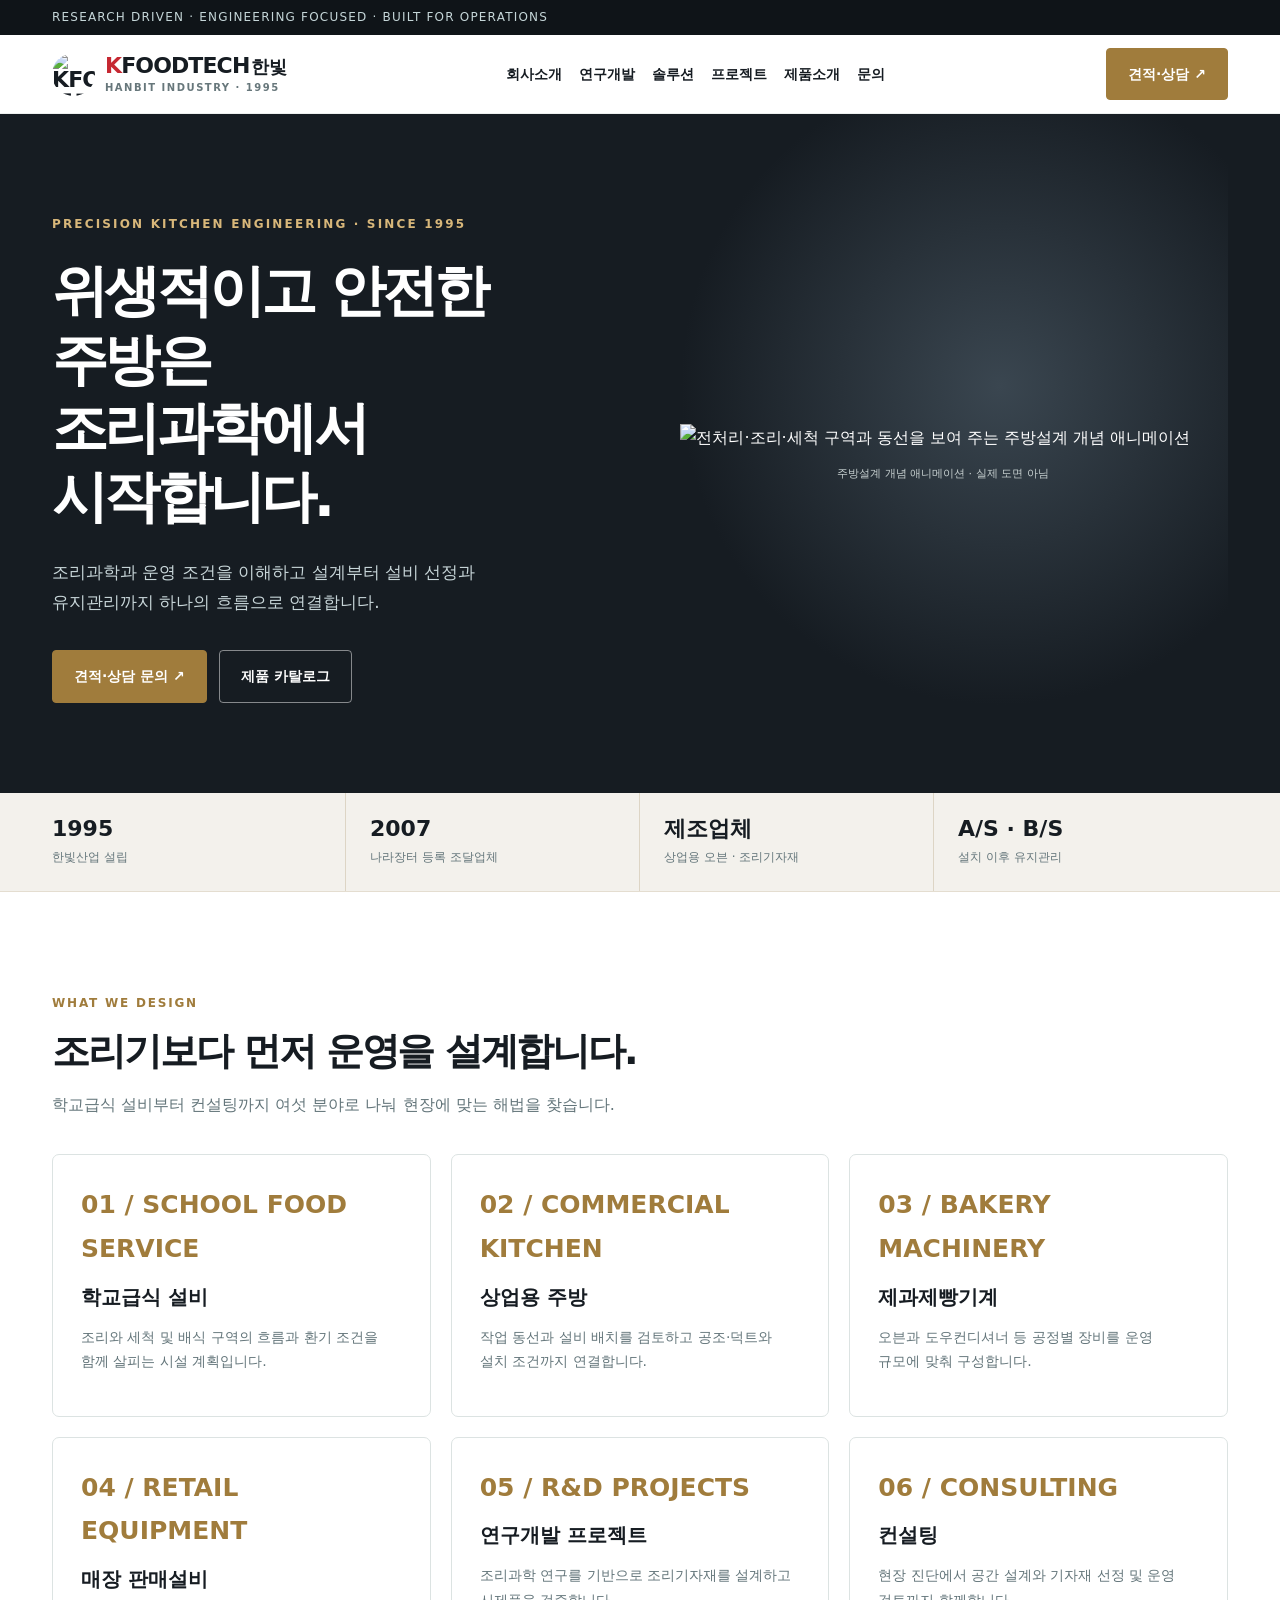
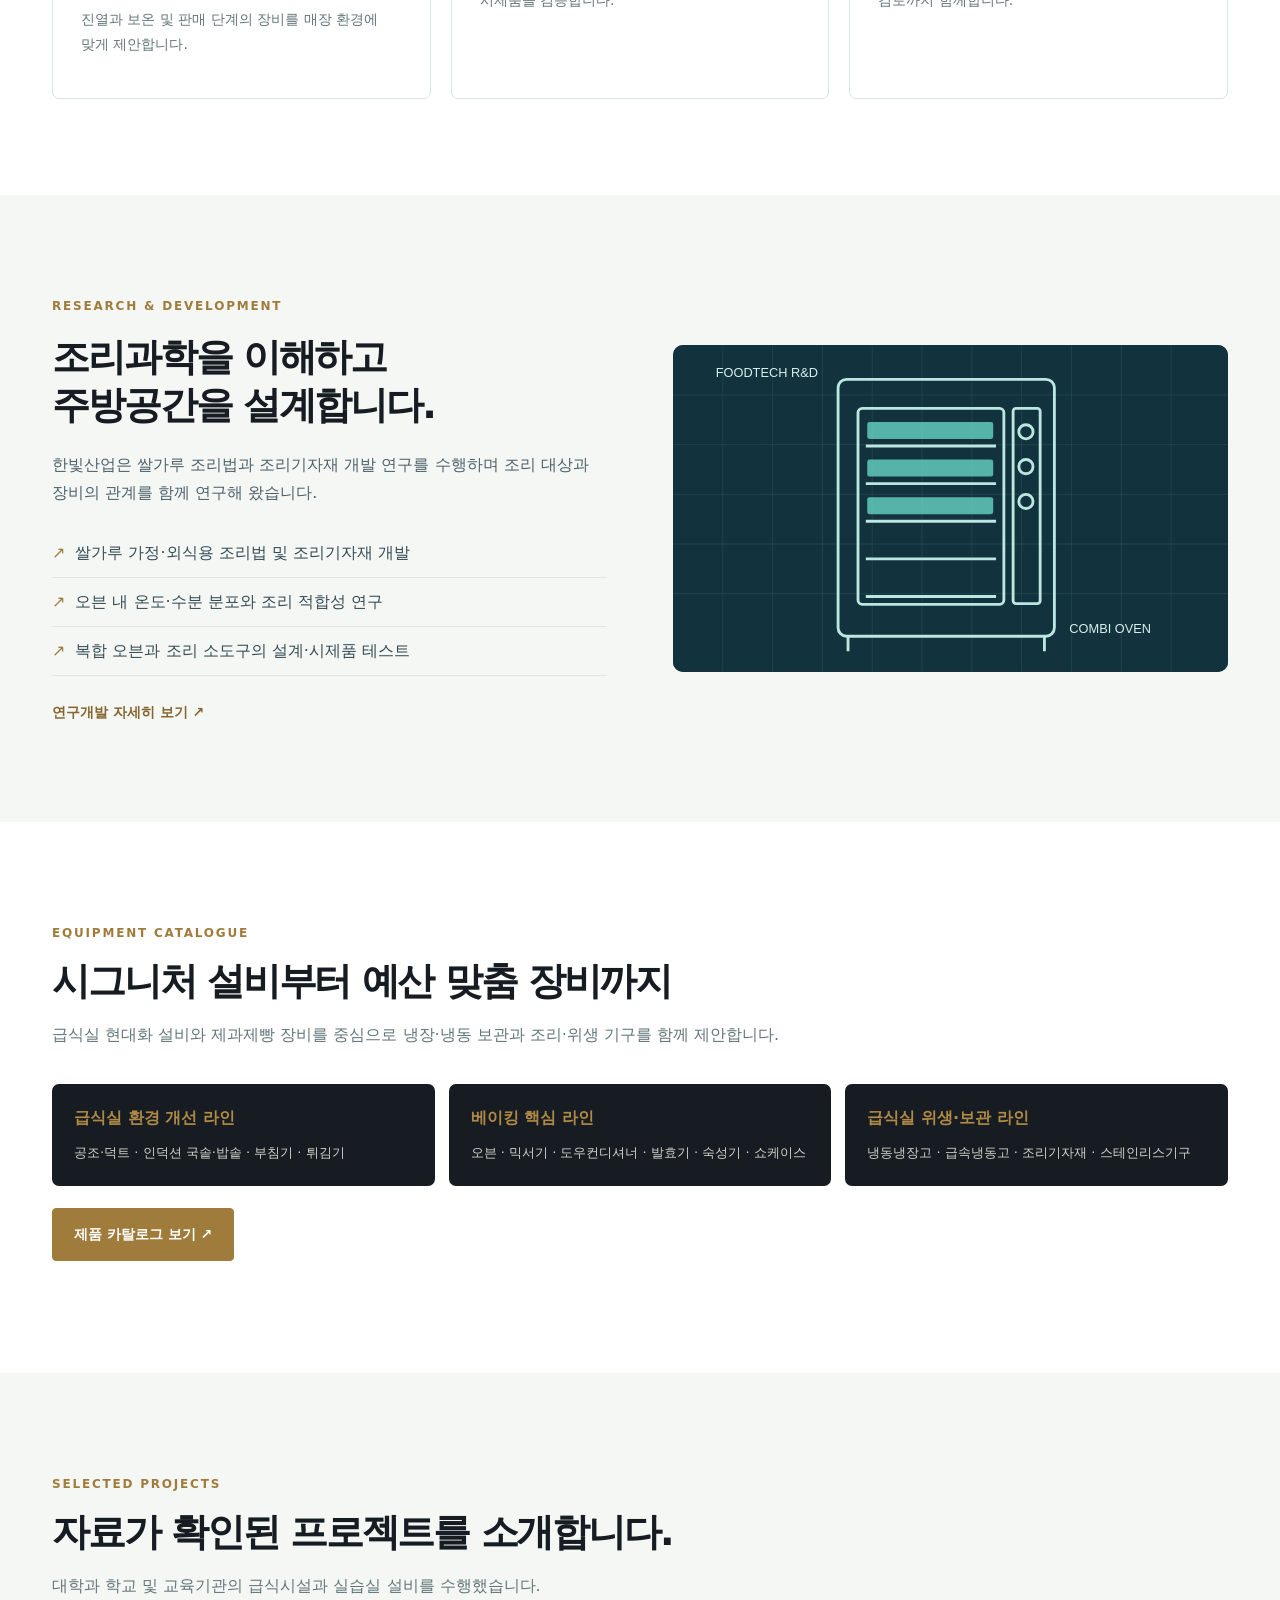
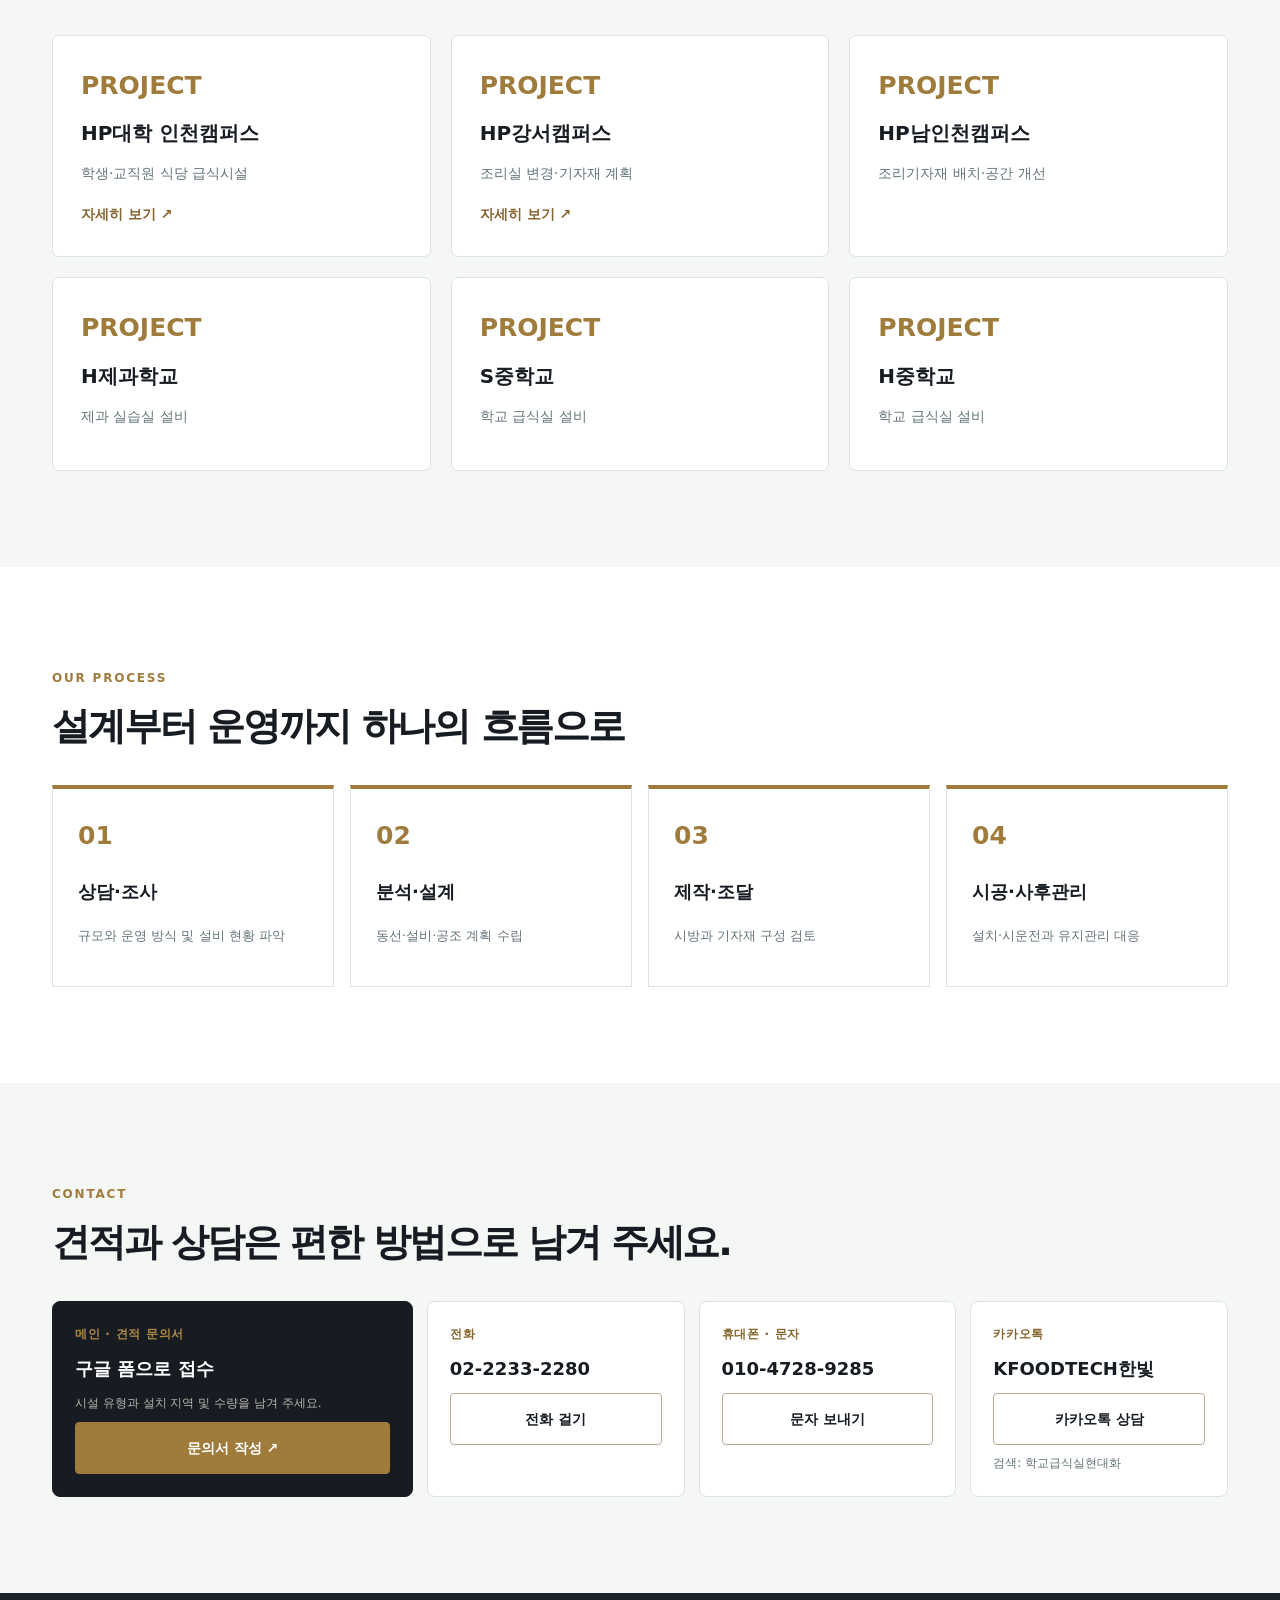
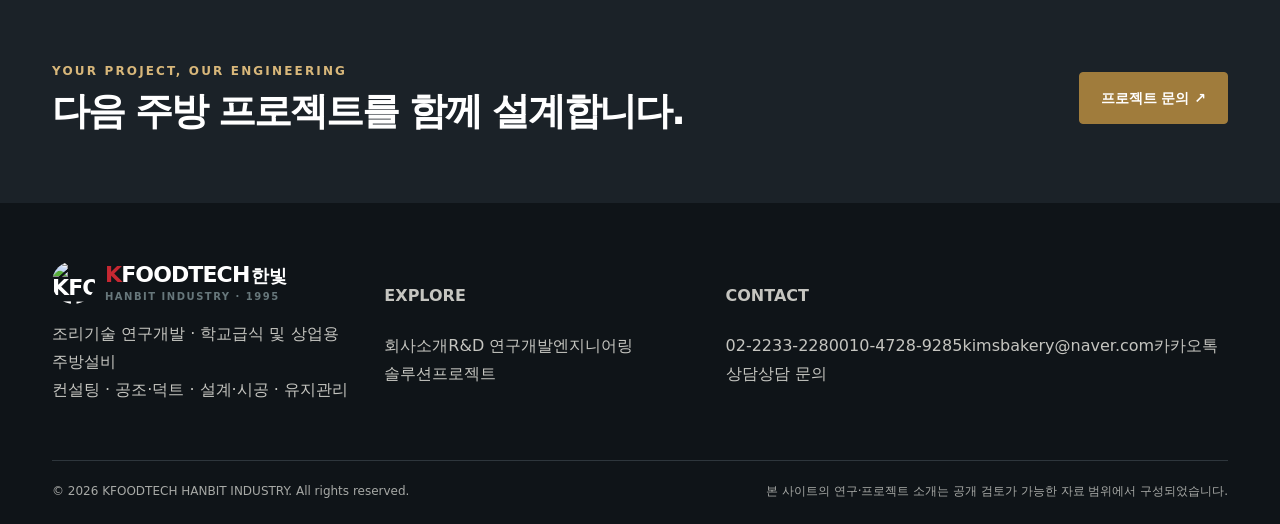
==== commit 62ef55b1: "KFOODTECH한빛 리뉴얼: 학교급식·제과제빵 카탈로그와 문의 채널 새 디자인(차콜·골드)과 브랜드 로고 적용, 홈 첫 화면 문구와 주방설계 애니메이션, 솔루션 6분야, 제품 카" ====
--- a/index.html
+++ b/index.html
@@ -1 +1 @@
-<!doctype html><html lang="ko"><head><meta charset="utf-8"><meta name="viewport" content="width=device-width,initial-scale=1"><meta name="theme-color" content="#10232d"><meta name="description" content="KFOODTECH 한빛산업 — 연구개발, 단체급식·상업용 주방설비, 공조·덕트, 설계·시공 및 사후관리"><title>KFOODTECH 한빛산업 | R&D 기반 상업용 주방 엔지니어링</title><link rel="icon" href="assets/logo.svg" type="image/svg+xml"><link rel="stylesheet" href="styles.css"><script defer src="script.js"></script></head><body><div class="notice"><div class="wrap">RESEARCH DRIVEN · ENGINEERING FOCUSED · BUILT FOR OPERATIONS</div></div><header class="header"><nav class="nav wrap" aria-label="주요 메뉴"><a class="brand" href="index.html"><svg viewBox="0 0 54 54" role="img" aria-label="KFOODTECH 로고"><rect width="54" height="54" rx="7" fill="#14343b"/><path d="M13 10v34h8V30l16 14h11L28 25 46 10H34L21 22V10z" fill="#e9f8f5"/><path d="M43 6 49 12 43 18 37 12z" fill="#23b1a6"/></svg><span>KFOODTECH<small>한빛산업 · HANBIT INDUSTRY</small></span></a><div class="links" id="navlinks"><a href="about.html" >회사소개</a><a href="rnd.html" >연구개발</a><a href="solutions.html" >솔루션</a><a href="projects.html" >프로젝트</a><a href="products.html">제품소개</a><a href="contact.html" >문의</a></div><a class="navcta" href="contact.html">프로젝트 상담 ↗</a><button class="menu-btn" aria-controls="navlinks" aria-expanded="false" aria-label="메뉴 펼치기">☰</button></nav></header><main id="main"><section class="hero"><div class="wrap hero-grid"><div class="hero-text fade"><div class="eyebrow">SINCE 1995 · KITCHEN ENGINEERING</div><h1>연구로 혁신하고,<br>기술로 완성하는<br><span style="color:#8bdfd3">주방.</span></h1><p>건강한 조리법과 조리기자재 연구에서 출발해 단체급식과 상업용 주방의 설계, 공조·덕트, 설치·시공, 유지관리까지 연결합니다.</p><div class="actions"><a class="btn" href="projects.html">프로젝트 살펴보기 ↗</a><a class="btn ghost" href="contact.html">상담 문의</a></div></div><div class="hero-visual"><img src="assets/duct.svg" width="740" height="450" style="height:100%;width:100%;object-fit:cover" alt="상업용 주방 공조·덕트 기술 개념 일러스트"><div class="visual-note">ENGINEERING CONCEPT VISUALIZATION</div></div></div></section><section class="stats"><div class="wrap"><div class="stat"><b>1995</b><span>한빛산업 설립</span></div><div class="stat"><b>R&D</b><span>정부 연구개발 주관 수행 이력</span></div><div class="stat"><b>DESIGN</b><span>주방·공조 설비계획</span></div><div class="stat"><b>A/S · B/S</b><span>설치 이후 유지관리</span></div></div></section><section class="section"><div class="wrap"><div class="section-title"><div><span class="kicker">OUR EXPERTISE</span><h2>연구실의 아이디어가<br>현장의 시스템이 되기까지</h2></div><p>실제 연구와 엔지니어링 자료를 토대로 KFOODTECH의 사업역량을 소개합니다.</p></div><div class="cards"><article class="card"><div class="thumb"><img src="assets/oven.svg" width="600" height="360" loading="lazy" alt="식품·조리기자재 연구개발 기술 개념도"><span class="tag">01 / R&D</span></div><div class="pad"><h3>식품·조리기자재 연구개발</h3><p>쌀가루 가정·외식용 조리법과 조리기자재 개발 연구, 복합 오븐 설계 및 조리 소도구 실험.</p><a class="more" href="rnd.html">자세히 보기 ↗</a></div></article><article class="card"><div class="thumb"><img src="assets/kitchen.svg" width="600" height="360" loading="lazy" alt="단체급식·주방설계 기술 개념도"><span class="tag">02 / ENGINEERING</span></div><div class="pad"><h3>단체급식·주방설계</h3><p>대량 조리 환경을 고려한 전처리·조리·세척·배식 구역 및 조리기자재 배치계획.</p><a class="more" href="solutions.html">자세히 보기 ↗</a></div></article><article class="card"><div class="thumb"><img src="assets/duct.svg" width="600" height="360" loading="lazy" alt="공조·덕트·유지관리 기술 개념도"><span class="tag">03 / HVAC</span></div><div class="pad"><h3>공조·덕트·유지관리</h3><p>급기·배기, 후드, 덕트 및 설비 설치와 유지관리까지 현장 조건에 맞춘 대응.</p><a class="more" href="solutions.html">자세히 보기 ↗</a></div></article></div></div></section><section class="section soft"><div class="wrap"><div class="split"><div><span class="kicker">RESEARCH & DEVELOPMENT</span><h2 style="font-size:44px;letter-spacing:-.05em;line-height:1.3">조리 기술을 이해해야<br>좋은 설비를 설계할 수 있습니다.</h2><p class="text-lead">한빛산업은 쌀가루 조리법 및 조리기자재 개발 연구를 수행하며, 조리 대상과 장비의 관계를 함께 연구해 왔습니다.</p><ul class="bullets"><li>쌀가루 가정·외식용 조리법 및 조리기자재 개발</li><li>오븐 내 온도·수분 분포와 조리 적합성 연구</li><li>복합 오븐 및 조리 소도구의 설계·시제품 테스트</li></ul><a class="btn outline" href="rnd.html">연구개발 자세히 보기 ↗</a></div><div class="diagram"><img src="assets/oven.svg" width="740" height="450" loading="lazy" alt="복합 오븐의 연구 개발 요소 도식"><div class="caption">연구발표자료를 바탕으로 새로 제작한 설명용 개념도입니다. 실제 제품 사진 또는 설계도면을 그대로 옮긴 것이 아닙니다.</div></div></div></div></section><section class="section"><div class="wrap"><div class="section-title"><div><span class="kicker">SELECTED PROJECTS</span><h2>현장을 읽고, 설비를 설계합니다.</h2></div><p>보유한 인천·강서 폴리텍 관련 설계자료를 토대로 핵심 수행영역을 소개합니다.</p></div><div class="project"><div class="image"><img src="assets/kitchen.svg" width="740" height="450" loading="lazy" alt="기관급식시설의 동선 구성 설명도"></div><div class="info"><div class="label">INSTITUTIONAL FOODSERVICE</div><h3>한국폴리텍대학<br>인천캠퍼스</h3><p>학생식당과 교직원식당, 조리실, 전처리실, 세척실을 포함한 급식시설 관련 도면 및 설비자료를 바탕으로 공간·설비 구성의 핵심을 정리했습니다.</p><div class="chips"><span class="chip">급식시설 평면계획</span><span class="chip">조리설비</span><span class="chip">후드·급배기</span></div><a class="btn outline" href="projects.html#incheon">프로젝트 보기 ↗</a></div></div><div class="project"><div class="image"><img src="assets/duct.svg" width="740" height="450" loading="lazy" alt="공조후드와 배기 덕트 시스템 설명도"></div><div class="info"><div class="label">KITCHEN RENOVATION</div><h3>한국폴리텍대학<br>강서 관련 프로젝트</h3><p>조리실 설비 변경, 장비 목록과 배치도 등 실제 프로젝트 자료를 기반으로 급식 주방의 변경·개선 영역을 소개합니다.</p><div class="chips"><span class="chip">조리실 변경</span><span class="chip">장비 배치</span><span class="chip">기자재 사양</span></div><a class="btn outline" href="projects.html#gangseo">프로젝트 보기 ↗</a></div></div></div></section><section class="section soft"><div class="wrap"><div class="section-title"><div><span class="kicker">OUR PROCESS</span><h2>설계부터 운영까지<br>하나의 흐름으로</h2></div><p>요구사항 분석과 현장 실행을 연결하는 프로젝트 수행 흐름입니다.</p></div><div class="steps"><div class="step"><div class="n">01</div><h3>상담·조사</h3><p>규모, 운영방식, 설비현황 파악</p></div><div class="step"><div class="n">02</div><h3>분석·설계</h3><p>동선·설비·공조 계획 수립</p></div><div class="step"><div class="n">03</div><h3>제작·조달</h3><p>시방 및 기자재 구성 검토</p></div><div class="step"><div class="n">04</div><h3>시공·검수</h3><p>설치·시운전·현장 확인</p></div><div class="step"><div class="n">05</div><h3>사후관리</h3><p>점검과 유지관리 대응</p></div></div></div></section></main><section class="cta-strip"><div class="wrap"><div><div class="eyebrow" style="color:#d4fff5">YOUR PROJECT, OUR ENGINEERING</div><h2>다음 주방 프로젝트를 함께 설계합니다.</h2></div><a class="btn" href="contact.html">프로젝트 문의 ↗</a></div></section><footer class="footer"><div class="wrap"><div class="footer-top"><div><a class="brand" href="index.html"><img src="assets/logo.svg" width="43" height="43" alt=""><span>KFOODTECH<small>한빛산업 · HANBIT INDUSTRY</small></span></a><p>조리기술 연구개발 · 단체급식 및 상업용 주방설비<br>컨설팅 · 공조·덕트 · 설계·시공 · 유지관리</p></div><div><h4>EXPLORE</h4><a href="about.html">회사소개</a><a href="rnd.html">R&D 연구개발</a><a href="solutions.html">엔지니어링 솔루션</a><a href="projects.html">프로젝트</a></div><div><h4>CONTACT</h4><a href="tel:0222332280">02-2233-2280</a><a href="mailto:kimsbakery@naver.com">kimsbakery@naver.com</a><a href="contact.html">상담 문의</a></div></div><div class="footer-bottom"><span>© <span data-year>2026</span> KFOODTECH HANBIT INDUSTRY. All rights reserved.</span><span>본 사이트의 연구·프로젝트 소개는 공개 검토가 가능한 자료 범위에서 구성되었습니다.</span></div></div></footer></body></html>+<!doctype html><html lang="ko"><head><meta charset="utf-8"><meta name="viewport" content="width=device-width,initial-scale=1"><meta name="theme-color" content="#161c22"><meta name="description" content="학교 급식실 현대화 설비(공조·덕트와 인덕션 국솥·밥솥)부터 오븐·도우컨디셔너·냉동냉장고까지. 조리과학 기반 주방 설계와 설비 견적 상담."><title>학교급식 설비·제과제빵 기계 | 나라장터 등록 KFOODTECH한빛</title><link rel="icon" href="assets/hanbit-logo.png" type="image/png"><link rel="stylesheet" href="styles.css"><script defer src="script.js"></script></head><body><div class="notice"><div class="wrap">RESEARCH DRIVEN · ENGINEERING FOCUSED · BUILT FOR OPERATIONS</div></div><header class="header"><nav class="nav wrap" aria-label="주요 메뉴"><a class="brand" href="index.html"><img class="brand-mark" src="assets/hanbit-logo.png" width="43" height="43" alt="KFOODTECH한빛 로고"><span><span class="k">K</span>FOODTECH<span class="hb">한빛</span><small>HANBIT INDUSTRY · 1995</small></span></a><div class="links" id="navlinks"><a href="about.html" >회사소개</a><a href="rnd.html" >연구개발</a><a href="solutions.html" >솔루션</a><a href="projects.html" >프로젝트</a><a href="products.html">제품소개</a><a href="contact.html" >문의</a></div><a class="navcta" href="contact.html">견적·상담 ↗</a><button class="menu-btn" aria-controls="navlinks" aria-expanded="false" aria-label="메뉴 펼치기">☰</button></nav></header><main id="main"><section class="hero"><div class="wrap hero-grid"><div class="hero-text"><div class="eyebrow">PRECISION KITCHEN ENGINEERING · SINCE 1995</div><h1>위생적이고 안전한 주방은<br>조리과학에서 시작합니다.</h1><p>조리과학과 운영 조건을 이해하고 설계부터 설비 선정과<br>유지관리까지 하나의 흐름으로 연결합니다.</p><div class="actions"><a class="btn" href="contact.html">견적·상담 문의 ↗</a><a class="btn ghost" href="products.html">제품 카탈로그</a></div></div><div class="hero-visual"><figure class="plan-anim"><img src="assets/kitchen-motion.svg" alt="전처리·조리·세척 구역과 동선을 보여 주는 주방설계 개념 애니메이션"><figcaption>주방설계 개념 애니메이션 · 실제 도면 아님</figcaption></figure></div></div></section><section class="stats"><div class="wrap"><div class="stat"><strong>1995</strong><span>한빛산업 설립</span></div><div class="stat"><strong>2007</strong><span>나라장터 등록 조달업체</span></div><div class="stat"><strong>제조업체</strong><span>상업용 오븐 · 조리기자재</span></div><div class="stat"><strong>A/S · B/S</strong><span>설치 이후 유지관리</span></div></div></section><section class="section"><div class="wrap"><div class="section-title"><span class="kicker">WHAT WE DESIGN</span><h2>조리기보다 먼저 운영을 설계합니다.</h2><p>학교급식 설비부터 컨설팅까지 여섯 분야로 나눠 현장에 맞는 해법을 찾습니다.</p></div><div class="featuregrid"><a class="feature" href="solutions.html#school"><span class="num">01 / SCHOOL FOOD SERVICE</span><h3>학교급식 설비</h3><p>조리와 세척 및 배식 구역의 흐름과 환기 조건을 함께 살피는 시설 계획입니다.</p></a><a class="feature" href="solutions.html#commercial"><span class="num">02 / COMMERCIAL KITCHEN</span><h3>상업용 주방</h3><p>작업 동선과 설비 배치를 검토하고 공조·덕트와 설치 조건까지 연결합니다.</p></a><a class="feature" href="solutions.html#bakery"><span class="num">03 / BAKERY MACHINERY</span><h3>제과제빵기계</h3><p>오븐과 도우컨디셔너 등 공정별 장비를 운영 규모에 맞춰 구성합니다.</p></a><a class="feature" href="solutions.html#retail"><span class="num">04 / RETAIL EQUIPMENT</span><h3>매장 판매설비</h3><p>진열과 보온 및 판매 단계의 장비를 매장 환경에 맞게 제안합니다.</p></a><a class="feature" href="solutions.html#rnd"><span class="num">05 / R&D PROJECTS</span><h3>연구개발 프로젝트</h3><p>조리과학 연구를 기반으로 조리기자재를 설계하고 시제품을 검증합니다.</p></a><a class="feature" href="solutions.html#consulting"><span class="num">06 / CONSULTING</span><h3>컨설팅</h3><p>현장 진단에서 공간 설계와 기자재 선정 및 운영 검토까지 함께합니다.</p></a></div></div></section><section class="section soft"><div class="wrap split"><div><span class="kicker">RESEARCH & DEVELOPMENT</span><h2>조리과학을 이해하고<br>주방공간을 설계합니다.</h2><p class="text-lead">한빛산업은 쌀가루 조리법과 조리기자재 개발 연구를 수행하며 조리 대상과 장비의 관계를 함께 연구해 왔습니다.</p><ul class="bullets"><li>쌀가루 가정·외식용 조리법 및 조리기자재 개발</li><li>오븐 내 온도·수분 분포와 조리 적합성 연구</li><li>복합 오븐과 조리 소도구의 설계·시제품 테스트</li></ul><a class="more" href="rnd.html">연구개발 자세히 보기 ↗</a></div><div class="diagram"><img src="assets/oven.svg" alt="복합 오븐 연구개발 요소 개념도"></div></div></section><section class="section"><div class="wrap"><div class="section-title"><span class="kicker">EQUIPMENT CATALOGUE</span><h2>시그니처 설비부터 예산 맞춤 장비까지</h2><p>급식실 현대화 설비와 제과제빵 장비를 중심으로 냉장·냉동 보관과 조리·위생 기구를 함께 제안합니다.</p></div><div class="packages"><div class="package"><b>급식실 환경 개선 라인</b><span>공조·덕트 · 인덕션 국솥·밥솥 · 부침기 · 튀김기</span></div><div class="package"><b>베이킹 핵심 라인</b><span>오븐 · 믹서기 · 도우컨디셔너 · 발효기 · 숙성기 · 쇼케이스</span></div><div class="package"><b>급식실 위생·보관 라인</b><span>냉동냉장고 · 급속냉동고 · 조리기자재 · 스테인리스기구</span></div></div><p style="margin-top:22px"><a class="btn" href="products.html">제품 카탈로그 보기 ↗</a></p></div></section><section class="section soft"><div class="wrap"><div class="section-title"><span class="kicker">SELECTED PROJECTS</span><h2>자료가 확인된 프로젝트를 소개합니다.</h2><p>대학과 학교 및 교육기관의 급식시설과 실습실 설비를 수행했습니다.</p></div><div class="featuregrid"><a class="feature" href="projects.html#incheon"><span class="num">PROJECT</span><h3>HP대학 인천캠퍼스</h3><p>학생·교직원 식당 급식시설</p><span class="more">자세히 보기 ↗</span></a><a class="feature" href="projects.html#gangseo"><span class="num">PROJECT</span><h3>HP강서캠퍼스</h3><p>조리실 변경·기자재 계획</p><span class="more">자세히 보기 ↗</span></a><div class="feature"><span class="num">PROJECT</span><h3>HP남인천캠퍼스</h3><p>조리기자재 배치·공간 개선</p></div><div class="feature"><span class="num">PROJECT</span><h3>H제과학교</h3><p>제과 실습실 설비</p></div><div class="feature"><span class="num">PROJECT</span><h3>S중학교</h3><p>학교 급식실 설비</p></div><div class="feature"><span class="num">PROJECT</span><h3>H중학교</h3><p>학교 급식실 설비</p></div></div></div></section><section class="section"><div class="wrap"><div class="section-title"><span class="kicker">OUR PROCESS</span><h2>설계부터 운영까지 하나의 흐름으로</h2></div><div class="steps"><div class="step"><div class="n">01</div><h3>상담·조사</h3><p>규모와 운영 방식 및 설비 현황 파악</p></div><div class="step"><div class="n">02</div><h3>분석·설계</h3><p>동선·설비·공조 계획 수립</p></div><div class="step"><div class="n">03</div><h3>제작·조달</h3><p>시방과 기자재 구성 검토</p></div><div class="step"><div class="n">04</div><h3>시공·사후관리</h3><p>설치·시운전과 유지관리 대응</p></div></div></div></section><section class="section soft" id="contact"><div class="wrap"><div class="section-title"><span class="kicker">CONTACT</span><h2>견적과 상담은 편한 방법으로 남겨 주세요.</h2></div><div class="channels"><div class="channel main"><b>메인 · 견적 문의서</b><strong>구글 폼으로 접수</strong><small>시설 유형과 설치 지역 및 수량을 남겨 주세요.</small><a class="btn" href="https://docs.google.com/forms/d/e/1FAIpQLScyhEostT-k2H9TtkbN9D1aw6znj-16dAzOVldhvWlVK_r4iw/viewform" target="_blank" rel="noopener">문의서 작성 ↗</a></div><div class="channel"><b>전화</b><strong>02-2233-2280</strong><a class="btn outline" href="tel:0222332280">전화 걸기</a></div><div class="channel"><b>휴대폰 · 문자</b><strong>010-4728-9285</strong><a class="btn outline" href="sms:01047289285">문자 보내기</a></div><div class="channel"><b>카카오톡</b><strong>KFOODTECH한빛</strong><a class="btn outline" href="http://pf.kakao.com/_vTyWX/chat" target="_blank" rel="noopener">카카오톡 상담</a><small>검색: 학교급식실현대화</small></div></div></div></section></main><section class="cta-strip"><div class="wrap"><div><div class="eyebrow" style="color:#d8b77a">YOUR PROJECT, OUR ENGINEERING</div><h2>다음 주방 프로젝트를 함께 설계합니다.</h2></div><a class="btn" href="contact.html">프로젝트 문의 ↗</a></div></section><footer class="footer"><div class="wrap"><div class="footer-top"><div><a class="brand" href="index.html"><img class="brand-mark" src="assets/hanbit-logo.png" width="43" height="43" alt="KFOODTECH한빛 로고"><span><span class="k">K</span>FOODTECH<span class="hb">한빛</span><small>HANBIT INDUSTRY · 1995</small></span></a><p>조리기술 연구개발 · 학교급식 및 상업용 주방설비<br>컨설팅 · 공조·덕트 · 설계·시공 · 유지관리</p></div><div><h4>EXPLORE</h4><a href="about.html">회사소개</a><a href="rnd.html">R&D 연구개발</a><a href="solutions.html">엔지니어링 솔루션</a><a href="projects.html">프로젝트</a></div><div><h4>CONTACT</h4><a href="tel:0222332280">02-2233-2280</a><a href="tel:01047289285">010-4728-9285</a><a href="mailto:kimsbakery@naver.com">kimsbakery@naver.com</a><a href="http://pf.kakao.com/_vTyWX/chat" target="_blank" rel="noopener">카카오톡 상담</a><a href="contact.html">상담 문의</a></div></div><div class="footer-bottom"><span>© <span data-year>2026</span> KFOODTECH HANBIT INDUSTRY. All rights reserved.</span><span>본 사이트의 연구·프로젝트 소개는 공개 검토가 가능한 자료 범위에서 구성되었습니다.</span></div></div></footer><nav class="mobile-contact" aria-label="빠른 문의"><a href="https://docs.google.com/forms/d/e/1FAIpQLScyhEostT-k2H9TtkbN9D1aw6znj-16dAzOVldhvWlVK_r4iw/viewform" target="_blank" rel="noopener">문의서</a><a href="tel:0222332280">전화</a><a href="sms:01047289285">문자</a><a href="http://pf.kakao.com/_vTyWX/chat" target="_blank" rel="noopener">카카오톡</a></nav></body></html>
--- a/styles.css
+++ b/styles.css
@@ -1 +1 @@
-:root{--navy:#132330;--mint:#00a89b;--bg:#f4f8f8}*{box-sizing:border-box}body{margin:0;color:#20333c;font-family:system-ui,-apple-system,"Noto Sans KR",sans-serif;line-height:1.75}a{color:inherit}a:focus-visible,button:focus-visible{outline:3px solid #00a89b;outline-offset:3px}.wrap{max-width:1160px;margin:auto;padding:0 24px}header{background:#fff;border-bottom:1px solid #dfebeb}.nav{display:flex;align-items:center;justify-content:space-between;gap:15px;min-height:75px}.brand{text-decoration:none;font-size:22px;font-weight:900}.brand span,.label{color:var(--mint)}nav{display:flex;flex-wrap:wrap;gap:16px}nav a{text-decoration:none;font-size:14px;font-weight:700}.pagehero{background:linear-gradient(120deg,#132330,#23505c);color:#fff;padding:80px 0}.eyebrow{color:#49ddcb;letter-spacing:.15em;font-weight:800;font-size:13px}h1{font-size:clamp(37px,5vw,60px);letter-spacing:-.04em;line-height:1.2}h2{font-size:clamp(26px,3.5vw,40px);line-height:1.25}.pagehero p{max-width:780px}.section{padding:80px 0}.light{background:var(--bg)}.cards{display:grid;grid-template-columns:repeat(2,minmax(0,1fr));gap:20px}.card{padding:30px;background:#fff;border:1px solid #dce6e6;border-radius:12px}.label{font-size:12px;font-weight:850;letter-spacing:.05em}.notice{background:#e9f5f2;padding:18px 25px;border-left:4px solid var(--mint)}.btn{display:inline-block;background:var(--mint);color:white;padding:12px 22px;text-decoration:none;border-radius:6px;font-weight:800}.source{margin-top:30px}footer{background:var(--navy);color:white;padding:40px 0}@media(max-width:720px){.nav{flex-direction:column;align-items:flex-start;padding-top:15px;padding-bottom:15px}.cards{grid-template-columns:1fr}.wrap{padding:0 17px}.section{padding:55px 0}nav{gap:11px}nav a{font-size:12px}}+:root{--ink:#161c22;--deep:#161c22;--navy:#222b32;--teal:#a07c3c;--sea:#e8d9b8;--gold:#b08a45;--red:#c62832;--paper:#f5f7f5;--line:#dce3e2;--muted:#63757a;--white:#fff;--sans:'Pretendard','Noto Sans KR',-apple-system,BlinkMacSystemFont,'Segoe UI',sans}*{box-sizing:border-box}html{scroll-behavior:smooth}body{font-family:var(--sans);margin:0;color:var(--ink);background:white;line-height:1.75;word-break:keep-all}a{color:inherit;text-decoration:none}img{max-width:100%;display:block}button,input,select,textarea{font:inherit}.wrap{max-width:1240px;margin:auto;padding:0 32px}.notice{background:#0f1418;color:#c5d6d8;font-size:12px;letter-spacing:.1em;padding:7px 0}.header{position:sticky;top:0;background:rgba(255,255,255,.96);backdrop-filter:blur(15px);border-bottom:1px solid #edf0ef;z-index:50}.nav{min-height:78px;display:flex;align-items:center;gap:24px;justify-content:space-between}.brand{display:flex;align-items:center;gap:10px;font-weight:850;letter-spacing:-.04em;font-size:22px;line-height:1}.brand small{display:block;font-size:10px;color:#67777b;letter-spacing:.15em;margin-top:6px}.brand svg{width:43px;height:43px;flex:none}.links{display:flex;gap:17px;align-items:center;font-weight:650;font-size:14px}.links a:hover,.links a[aria-current=page]{color:var(--teal)}.navcta,.btn{display:inline-flex;align-items:center;justify-content:center;gap:10px;padding:13px 21px;border-radius:4px;background:var(--teal);color:white;font-weight:700;font-size:14px;border:1px solid var(--teal);transition:.2s}.navcta:hover,.btn:hover{background:#86662f}.btn.ghost{background:transparent;color:#fff;border-color:rgba(255,255,255,.48)}.btn.outline{color:var(--ink);background:transparent;border-color:#b9ac91}.menu-btn{display:none;border:0;background:transparent;font-size:26px;cursor:pointer}.hero{background:var(--deep);color:#fff;overflow:hidden}.hero-grid{min-height:590px;display:grid;grid-template-columns:1.03fr .97fr;align-items:stretch}.hero-text{padding:100px 20px 90px 0;position:relative;z-index:2}.eyebrow{font-size:12px;font-weight:800;color:var(--teal);letter-spacing:.18em;text-transform:uppercase}.hero .eyebrow{color:#d8b77a}.hero h1{font-size:clamp(42px,4.4vw,69px);line-height:1.22;letter-spacing:-.065em;margin:22px 0 26px;font-weight:800}.hero p{font-size:17px;color:#c8d6d9;max-width:530px}.actions{display:flex;gap:12px;flex-wrap:wrap;margin-top:33px}.hero-visual{min-height:480px;position:relative;display:flex;align-items:center;justify-content:center;background:radial-gradient(circle at 60% 40%,#3a4650 0,#161c22 60%)}.hero-visual img{width:100%;height:100%;object-fit:contain}.visual-note{position:absolute;right:20px;bottom:25px;background:#161c22cf;color:#e5f7f3;border:1px solid #7ba9a955;padding:10px 14px;font-size:11px;letter-spacing:.05em}.stats{background:#f3f1ec;border-bottom:1px solid #e4ddd0}.stats .wrap{display:grid;grid-template-columns:repeat(4,1fr)}.stat{padding:23px 24px;border-right:1px solid #ddd5c5}.stat:first-child{padding-left:0}.stat:last-child{border-right:0}.stat strong{font-size:22px;display:block;line-height:1.2;color:#161c22}.stat span{font-size:12px;color:var(--muted);display:block;margin-top:5px}.section{padding:96px 0}.section.soft,.soft{background:var(--paper)}.section-title{margin:0 0 35px}.section-title h2,h2{font-size:clamp(28px,3vw,43px);line-height:1.25;letter-spacing:-.055em;margin:11px 0 16px}.section-title p{max-width:770px;color:var(--muted);font-size:16px}.kicker{font-weight:800;font-size:12px;letter-spacing:.15em;color:var(--teal);text-transform:uppercase}.cards{display:grid;grid-template-columns:repeat(3,minmax(0,1fr));gap:24px}.card{min-width:0;background:white;border:1px solid var(--line);border-radius:9px;overflow:hidden;transition:box-shadow .2s,transform .2s}.card:hover{box-shadow:0 12px 34px #1b222815;transform:translateY(-2px)}.thumb{height:185px;background:#222b32}.thumb img{width:100%;height:100%;object-fit:cover}.card .pad{padding:25px}.tag,.label{color:var(--teal);font-weight:800;letter-spacing:.08em;font-size:12px}.card h3{font-size:21px;line-height:1.4;letter-spacing:-.03em;margin:9px 0}.card p{font-size:14px;color:var(--muted);margin:12px 0 20px}.more{font-size:14px;color:#86662f;font-weight:800}.split{display:grid;grid-template-columns:1fr 1fr;gap:66px;align-items:center}.split h2{margin:14px 0 22px}.text-lead{font-size:16px;color:#4d626b}.bullets{list-style:none;padding:0;margin:22px 0}.bullets li{border-bottom:1px solid #dfe6e5;padding:10px 0;color:#354b53}.bullets li:before{content:'↗';color:var(--teal);margin-right:10px}.diagram{min-height:275px;background:#222b32;display:flex;align-items:center;justify-content:center;border-radius:10px;overflow:hidden}.diagram img{max-width:100%;width:100%;height:100%;max-height:480px;object-fit:contain}.caption{font-size:12px;color:var(--muted);margin-top:12px}.project{display:grid;grid-template-columns:1.1fr .9fr;background:var(--paper);border-radius:10px;overflow:hidden;margin:20px 0}.project .image{min-height:300px;background:#2a343c}.project .image img{width:100%;height:100%;object-fit:cover}.project .info{padding:34px;align-self:center}.project .info h3{font-size:25px;line-height:1.3;margin:12px 0}.project .info p{color:var(--muted)}.chips{display:flex;gap:7px;flex-wrap:wrap;margin:20px 0}.chip{font-size:11px;background:#f1eadc;border-radius:25px;color:#86662f;padding:4px 11px}.steps{display:grid;grid-template-columns:repeat(4,1fr);gap:16px}.step{padding:25px;background:white;border:1px solid var(--line);border-top:4px solid var(--teal)}.n,.num{color:var(--teal);font-weight:900;font-size:25px}.step h3{font-size:18px}.step p{font-size:13px;color:var(--muted)}.pagehero{background:#161c22;color:#fff;padding:78px 0 85px}.pagehero h1{font-size:clamp(38px,4vw,59px);line-height:1.25;letter-spacing:-.055em;margin:20px 0}.pagehero p{max-width:820px;color:#d9d5cc;font-size:17px}.crumb{color:#b9b2a4;font-size:12px;letter-spacing:.11em}.featuregrid{display:grid;grid-template-columns:repeat(3,minmax(0,1fr));gap:20px}.feature{background:white;border:1px solid var(--line);padding:28px;border-radius:7px}.feature h3{font-size:20px;line-height:1.4;margin:12px 0}.feature p{color:var(--muted);font-size:14px}.timeline{display:grid;gap:12px}.timeline>div{border-left:3px solid var(--teal);padding:12px 22px;background:#fff;box-shadow:0 4px 12px #1b222808}.timeline strong{display:block}.alert,.refbox{border-left:4px solid var(--teal);padding:18px 22px;background:#f6f0e3;color:#4a4337;font-size:14px;border-radius:4px}.refbox{background:#f5f4f1}.cta-strip{background:#1b2228;color:white;padding:68px 0}.cta-strip .wrap{display:flex;justify-content:space-between;align-items:center;gap:30px}.cta-strip h2{margin:5px 0 0}.footer{background:#0f1418;color:#c5c5c0;padding:58px 0 22px}.footer-top{display:flex;justify-content:space-between;gap:34px;align-items:flex-start}.footer-top .brand{color:white}.footer-top .links{flex-wrap:wrap}.footer-bottom{margin-top:40px;border-top:1px solid #2e363c;padding-top:20px;display:flex;justify-content:space-between;gap:20px;font-size:12px;color:#a7a9a6}.filters{display:flex;gap:10px;flex-wrap:wrap;margin-bottom:25px}.filters button{border:1px solid #d3cbbb;background:white;padding:10px 17px;border-radius:6px;cursor:pointer}.filters button[aria-pressed=true]{background:var(--deep);color:white}.item[hidden]{display:none}.spec{background:#f5f1e8;padding:15px;border-radius:7px}.source,.small{font-size:13px;color:#6d6f6b}.card.item{padding:26px}.card.item>img{height:290px;object-fit:contain;margin:12px auto;background:#fff}.card.item p{margin:10px 0}.card.item .spec{margin-top:18px}.section>.wrap>.cards:not(:only-child){margin-top:24px}.card>img{width:100%;object-fit:contain}.notice+.section{margin-top:0}a:focus-visible,button:focus-visible{outline:3px solid var(--teal);outline-offset:4px}section[id]{scroll-margin-top:110px}@media(max-width:1100px){.links{gap:13px;font-size:13px}.navcta{padding:11px 14px}}@media(max-width:930px){.wrap{padding:0 25px}.nav{min-height:70px}.menu-btn{display:block;margin-left:auto}.navcta{display:none}.header .links{display:none;position:absolute;left:0;right:0;top:100%;background:white;padding:20px 28px;box-shadow:0 16px 24px #1b222830;flex-direction:column;align-items:flex-start;gap:14px}.header .links.open{display:flex}.hero-grid{grid-template-columns:1fr}.hero-text{padding:75px 0 40px}.hero-visual{min-height:340px}.split{gap:28px}.cards,.featuregrid{grid-template-columns:repeat(2,minmax(0,1fr))}.stats .wrap{grid-template-columns:repeat(2,1fr)}.stat:nth-child(2){border-right:0}}@media(max-width:650px){.wrap{padding:0 18px}.hero h1{font-size:42px}.section{padding:62px 0}.cards,.featuregrid,.split,.steps{grid-template-columns:1fr}.section-title h2,h2{font-size:29px}.project{grid-template-columns:1fr}.project .image{min-height:220px}.project .info{padding:25px}.footer-top,.footer-bottom,.cta-strip .wrap{display:block}.footer-top .links{margin-top:20px}.footer-bottom span{display:block;margin:10px 0}.stats .wrap{grid-template-columns:1fr 1fr}.stat{padding:20px 10px}.stat strong{font-size:18px}.pagehero{padding:54px 0}.card.item>img{height:220px}}@media(prefers-reduced-motion:reduce){*{scroll-behavior:auto!important;transition:none!important;animation:none!important}}.brand .k{color:var(--red)}.brand .hb{font-size:.82em;margin-left:2px}.brand-mark{width:43px;height:43px;flex:none;border-radius:50%;object-fit:cover}.trust-row{display:grid;grid-template-columns:repeat(3,1fr);gap:14px;margin-top:26px}.trust{border:1px solid #d6c6a5;background:#fffaf0;padding:20px 22px;border-radius:7px}.trust b{display:block;font-size:15px;margin-bottom:6px}.trust span{font-size:13px;color:var(--muted)}.family{background:#fff;border:1px solid var(--line);border-radius:9px;padding:24px;margin-bottom:16px}.family h3{margin:0 0 14px;font-size:20px}.family .tagline{font-size:10px;letter-spacing:.08em;color:#86662f;border:1px solid #d6c6a5;padding:2px 7px;margin-left:8px;vertical-align:middle;border-radius:3px}.family-grid{display:grid;grid-template-columns:repeat(4,1fr);gap:10px}.family-grid a,.family-grid span{display:block;padding:13px 14px;border:1px solid var(--line);border-radius:6px;background:var(--paper);font-size:14px;font-weight:700}.family-grid a:hover{border-color:var(--gold);color:#86662f}.family-grid small{display:block;font-weight:400;font-size:11px;color:var(--muted);margin-top:3px}.packages{display:grid;grid-template-columns:repeat(3,1fr);gap:14px;margin-top:20px}.package{background:var(--deep);color:#fff;padding:20px 22px;border-radius:7px}.package b{display:block;color:var(--gold);margin-bottom:6px}.package span{font-size:13px;color:#d4d1c8}.channels{display:grid;grid-template-columns:1.4fr repeat(3,1fr);gap:14px}.channel{border:1px solid var(--line);background:#fff;padding:22px;border-radius:8px;display:grid;gap:8px;align-content:start}.channel.main{background:var(--deep);color:#fff;border-color:var(--deep)}.channel b{font-size:12px;letter-spacing:.06em;color:#86662f}.channel.main b{color:var(--gold)}.channel strong{font-size:18px}.channel small{font-size:12px;color:var(--muted)}.channel.main small{color:#b9b6ad}.subcats{display:flex;flex-wrap:wrap;gap:6px;margin-top:14px}.subcats span{font-size:12px;border:1px solid #d3cbbb;border-radius:4px;padding:4px 9px;background:#fff}.plan-anim{width:92%;max-width:620px;margin:0}.plan-anim svg,.plan-anim object{display:block;width:100%;height:auto;border:1px solid #5b6b72}.plan-anim figcaption{color:#c9d2d2;font-size:11px;text-align:center;margin-top:12px}.mobile-contact{display:none}@media(max-width:930px){.channels{grid-template-columns:1fr 1fr}.channel.main{grid-column:1/-1}.family-grid{grid-template-columns:repeat(2,1fr)}}@media(max-width:650px){.trust-row,.packages{grid-template-columns:1fr}.mobile-contact{display:grid;grid-template-columns:1.3fr 1fr 1fr 1.2fr;position:fixed;left:0;right:0;bottom:0;z-index:60;background:var(--deep)}.mobile-contact a{color:#fff;text-align:center;padding:14px 4px;font-size:13px;font-weight:700;border-left:1px solid #ffffff22}.mobile-contact a:first-child{background:var(--gold);color:#161c22;border:0}body{padding-bottom:50px}.channels{grid-template-columns:1fr}}
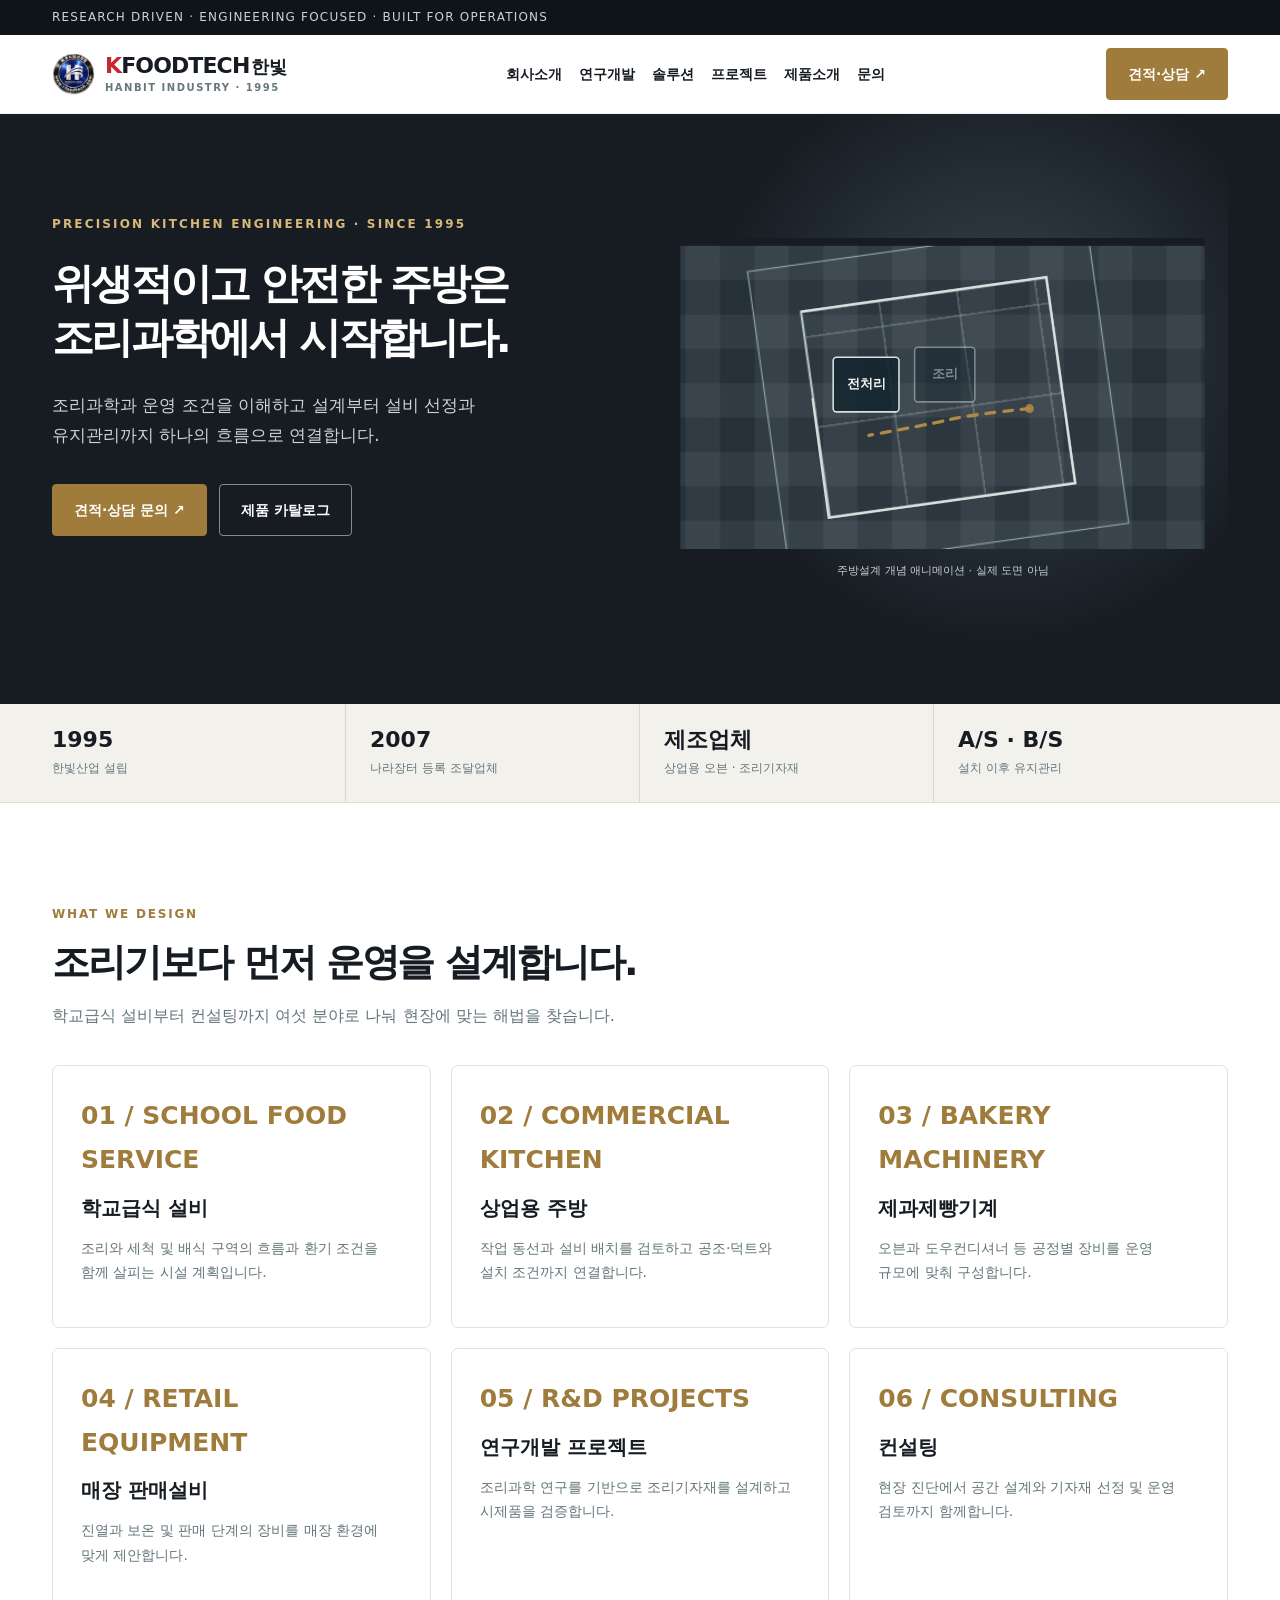
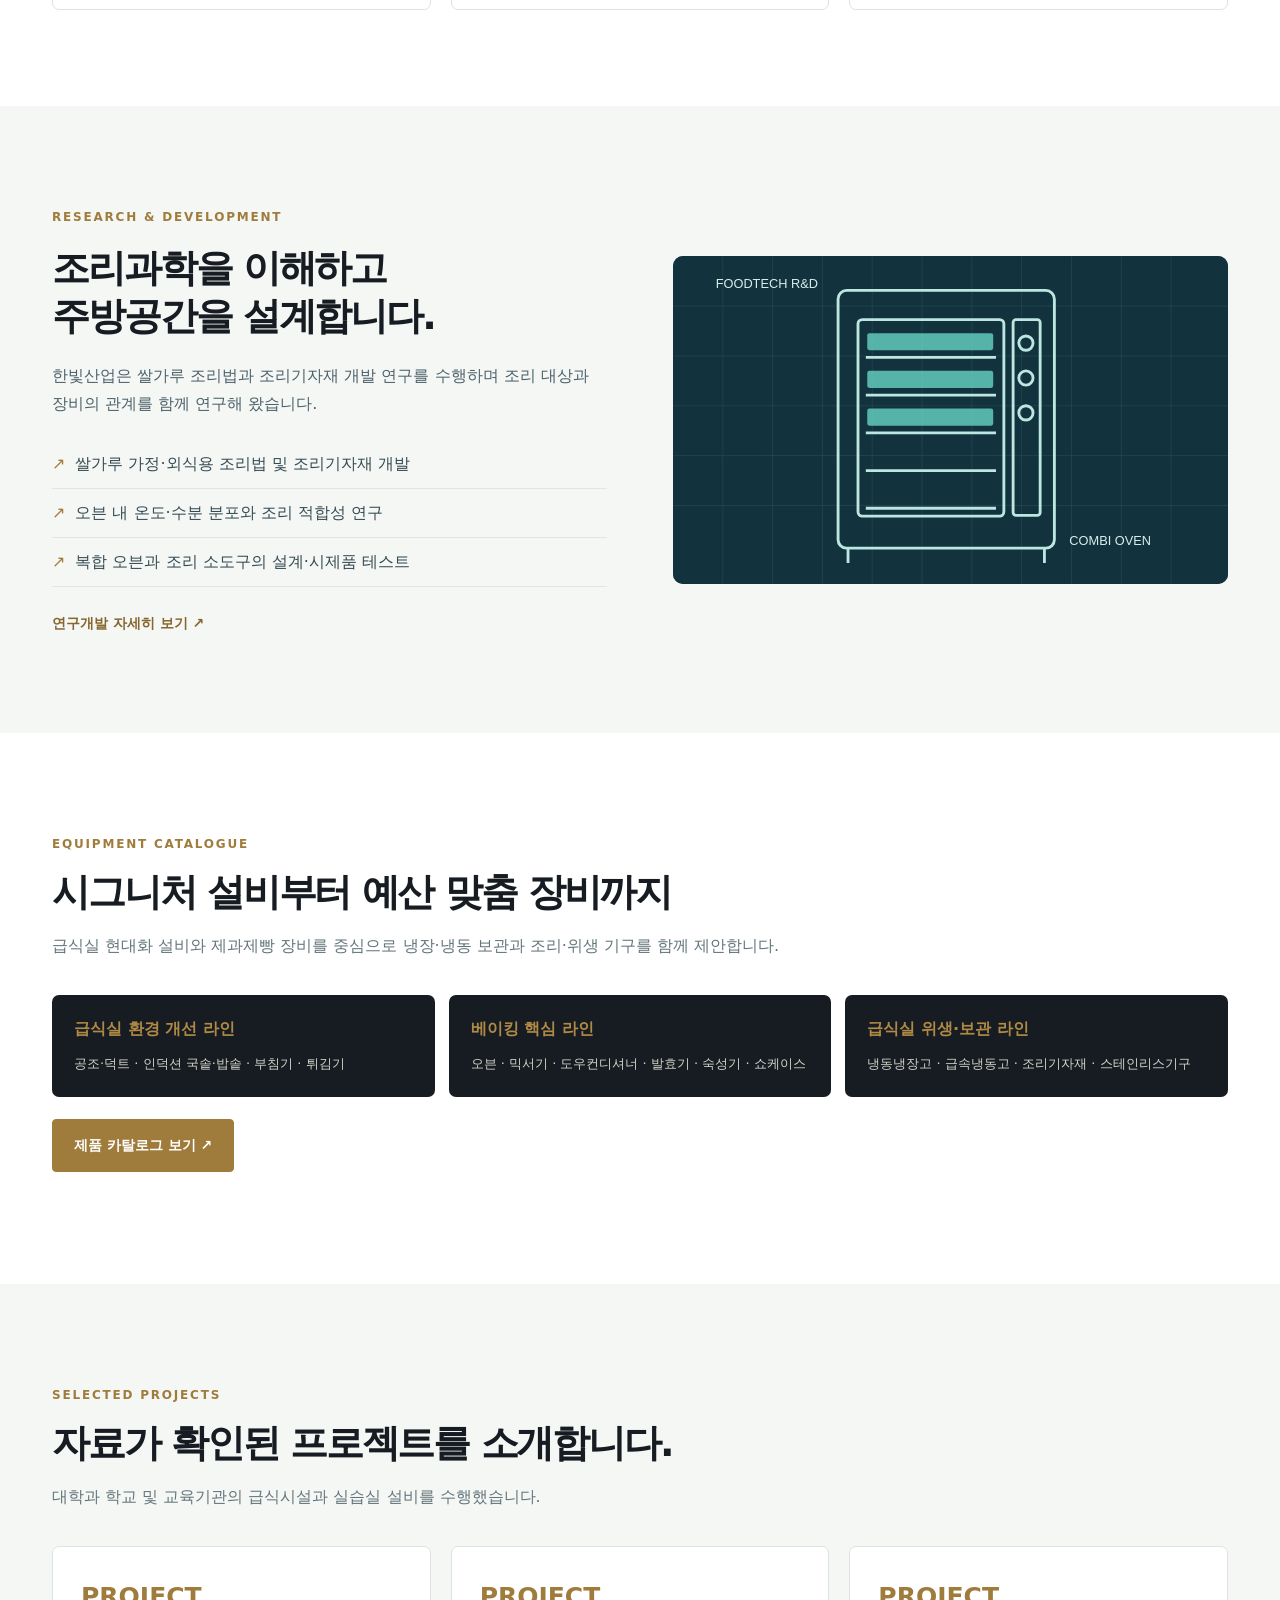
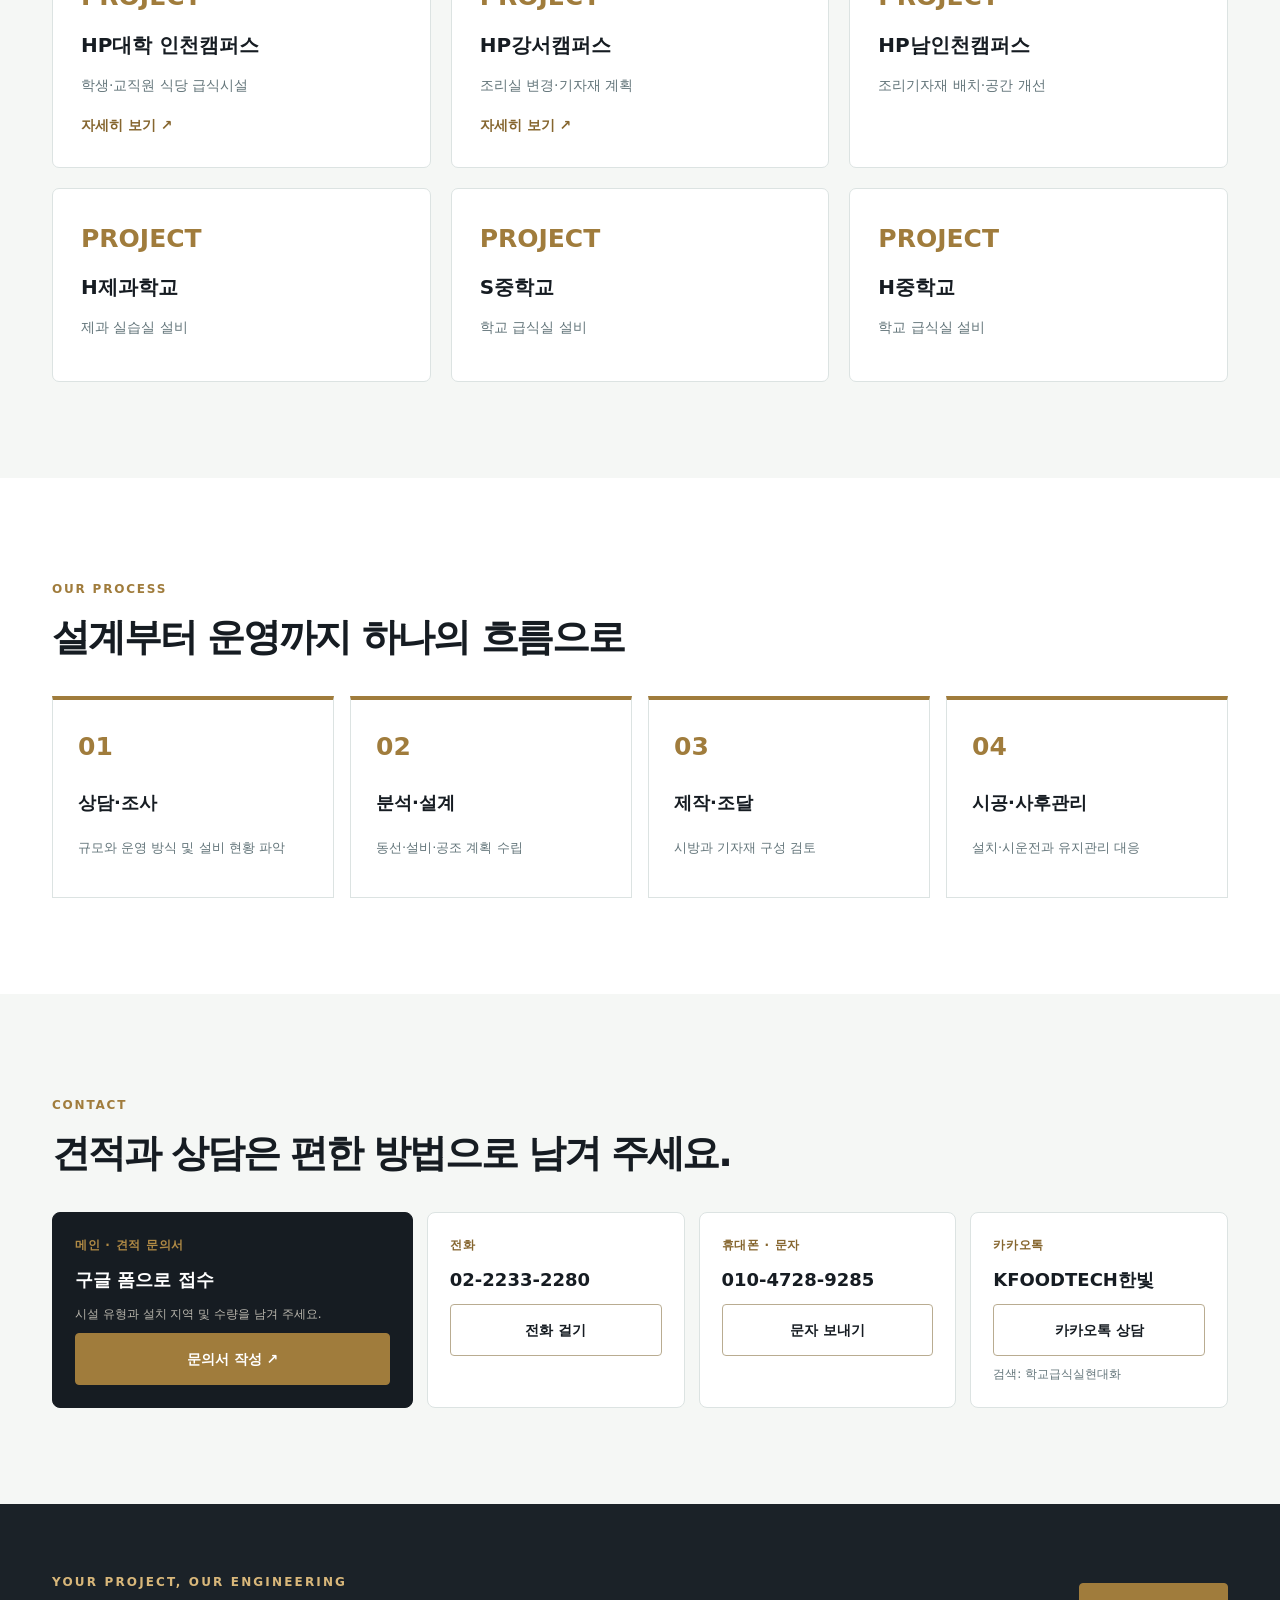
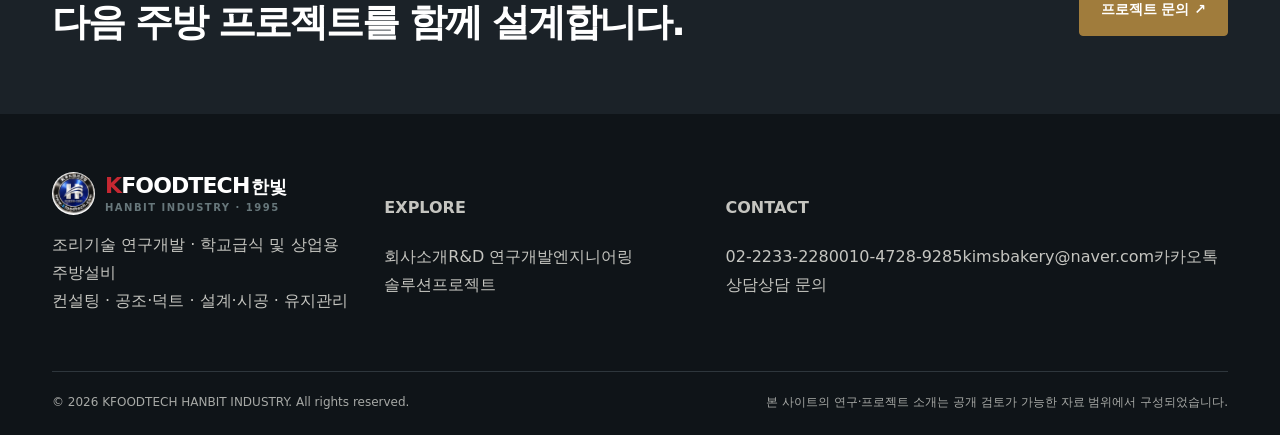
==== commit 711f1ba1: "스타일 캐시 갱신" ====
--- a/index.html
+++ b/index.html
@@ -1 +1 @@
-<!doctype html><html lang="ko"><head><meta charset="utf-8"><meta name="viewport" content="width=device-width,initial-scale=1"><meta name="theme-color" content="#161c22"><meta name="description" content="학교 급식실 현대화 설비(공조·덕트와 인덕션 국솥·밥솥)부터 오븐·도우컨디셔너·냉동냉장고까지. 조리과학 기반 주방 설계와 설비 견적 상담."><title>학교급식 설비·제과제빵 기계 | 나라장터 등록 KFOODTECH한빛</title><link rel="icon" href="assets/hanbit-logo.png" type="image/png"><link rel="stylesheet" href="styles.css"><script defer src="script.js"></script></head><body><div class="notice"><div class="wrap">RESEARCH DRIVEN · ENGINEERING FOCUSED · BUILT FOR OPERATIONS</div></div><header class="header"><nav class="nav wrap" aria-label="주요 메뉴"><a class="brand" href="index.html"><img class="brand-mark" src="assets/hanbit-logo.png" width="43" height="43" alt="KFOODTECH한빛 로고"><span><span class="k">K</span>FOODTECH<span class="hb">한빛</span><small>HANBIT INDUSTRY · 1995</small></span></a><div class="links" id="navlinks"><a href="about.html" >회사소개</a><a href="rnd.html" >연구개발</a><a href="solutions.html" >솔루션</a><a href="projects.html" >프로젝트</a><a href="products.html">제품소개</a><a href="contact.html" >문의</a></div><a class="navcta" href="contact.html">견적·상담 ↗</a><button class="menu-btn" aria-controls="navlinks" aria-expanded="false" aria-label="메뉴 펼치기">☰</button></nav></header><main id="main"><section class="hero"><div class="wrap hero-grid"><div class="hero-text"><div class="eyebrow">PRECISION KITCHEN ENGINEERING · SINCE 1995</div><h1>위생적이고 안전한 주방은<br>조리과학에서 시작합니다.</h1><p>조리과학과 운영 조건을 이해하고 설계부터 설비 선정과<br>유지관리까지 하나의 흐름으로 연결합니다.</p><div class="actions"><a class="btn" href="contact.html">견적·상담 문의 ↗</a><a class="btn ghost" href="products.html">제품 카탈로그</a></div></div><div class="hero-visual"><figure class="plan-anim"><img src="assets/kitchen-motion.svg" alt="전처리·조리·세척 구역과 동선을 보여 주는 주방설계 개념 애니메이션"><figcaption>주방설계 개념 애니메이션 · 실제 도면 아님</figcaption></figure></div></div></section><section class="stats"><div class="wrap"><div class="stat"><strong>1995</strong><span>한빛산업 설립</span></div><div class="stat"><strong>2007</strong><span>나라장터 등록 조달업체</span></div><div class="stat"><strong>제조업체</strong><span>상업용 오븐 · 조리기자재</span></div><div class="stat"><strong>A/S · B/S</strong><span>설치 이후 유지관리</span></div></div></section><section class="section"><div class="wrap"><div class="section-title"><span class="kicker">WHAT WE DESIGN</span><h2>조리기보다 먼저 운영을 설계합니다.</h2><p>학교급식 설비부터 컨설팅까지 여섯 분야로 나눠 현장에 맞는 해법을 찾습니다.</p></div><div class="featuregrid"><a class="feature" href="solutions.html#school"><span class="num">01 / SCHOOL FOOD SERVICE</span><h3>학교급식 설비</h3><p>조리와 세척 및 배식 구역의 흐름과 환기 조건을 함께 살피는 시설 계획입니다.</p></a><a class="feature" href="solutions.html#commercial"><span class="num">02 / COMMERCIAL KITCHEN</span><h3>상업용 주방</h3><p>작업 동선과 설비 배치를 검토하고 공조·덕트와 설치 조건까지 연결합니다.</p></a><a class="feature" href="solutions.html#bakery"><span class="num">03 / BAKERY MACHINERY</span><h3>제과제빵기계</h3><p>오븐과 도우컨디셔너 등 공정별 장비를 운영 규모에 맞춰 구성합니다.</p></a><a class="feature" href="solutions.html#retail"><span class="num">04 / RETAIL EQUIPMENT</span><h3>매장 판매설비</h3><p>진열과 보온 및 판매 단계의 장비를 매장 환경에 맞게 제안합니다.</p></a><a class="feature" href="solutions.html#rnd"><span class="num">05 / R&D PROJECTS</span><h3>연구개발 프로젝트</h3><p>조리과학 연구를 기반으로 조리기자재를 설계하고 시제품을 검증합니다.</p></a><a class="feature" href="solutions.html#consulting"><span class="num">06 / CONSULTING</span><h3>컨설팅</h3><p>현장 진단에서 공간 설계와 기자재 선정 및 운영 검토까지 함께합니다.</p></a></div></div></section><section class="section soft"><div class="wrap split"><div><span class="kicker">RESEARCH & DEVELOPMENT</span><h2>조리과학을 이해하고<br>주방공간을 설계합니다.</h2><p class="text-lead">한빛산업은 쌀가루 조리법과 조리기자재 개발 연구를 수행하며 조리 대상과 장비의 관계를 함께 연구해 왔습니다.</p><ul class="bullets"><li>쌀가루 가정·외식용 조리법 및 조리기자재 개발</li><li>오븐 내 온도·수분 분포와 조리 적합성 연구</li><li>복합 오븐과 조리 소도구의 설계·시제품 테스트</li></ul><a class="more" href="rnd.html">연구개발 자세히 보기 ↗</a></div><div class="diagram"><img src="assets/oven.svg" alt="복합 오븐 연구개발 요소 개념도"></div></div></section><section class="section"><div class="wrap"><div class="section-title"><span class="kicker">EQUIPMENT CATALOGUE</span><h2>시그니처 설비부터 예산 맞춤 장비까지</h2><p>급식실 현대화 설비와 제과제빵 장비를 중심으로 냉장·냉동 보관과 조리·위생 기구를 함께 제안합니다.</p></div><div class="packages"><div class="package"><b>급식실 환경 개선 라인</b><span>공조·덕트 · 인덕션 국솥·밥솥 · 부침기 · 튀김기</span></div><div class="package"><b>베이킹 핵심 라인</b><span>오븐 · 믹서기 · 도우컨디셔너 · 발효기 · 숙성기 · 쇼케이스</span></div><div class="package"><b>급식실 위생·보관 라인</b><span>냉동냉장고 · 급속냉동고 · 조리기자재 · 스테인리스기구</span></div></div><p style="margin-top:22px"><a class="btn" href="products.html">제품 카탈로그 보기 ↗</a></p></div></section><section class="section soft"><div class="wrap"><div class="section-title"><span class="kicker">SELECTED PROJECTS</span><h2>자료가 확인된 프로젝트를 소개합니다.</h2><p>대학과 학교 및 교육기관의 급식시설과 실습실 설비를 수행했습니다.</p></div><div class="featuregrid"><a class="feature" href="projects.html#incheon"><span class="num">PROJECT</span><h3>HP대학 인천캠퍼스</h3><p>학생·교직원 식당 급식시설</p><span class="more">자세히 보기 ↗</span></a><a class="feature" href="projects.html#gangseo"><span class="num">PROJECT</span><h3>HP강서캠퍼스</h3><p>조리실 변경·기자재 계획</p><span class="more">자세히 보기 ↗</span></a><div class="feature"><span class="num">PROJECT</span><h3>HP남인천캠퍼스</h3><p>조리기자재 배치·공간 개선</p></div><div class="feature"><span class="num">PROJECT</span><h3>H제과학교</h3><p>제과 실습실 설비</p></div><div class="feature"><span class="num">PROJECT</span><h3>S중학교</h3><p>학교 급식실 설비</p></div><div class="feature"><span class="num">PROJECT</span><h3>H중학교</h3><p>학교 급식실 설비</p></div></div></div></section><section class="section"><div class="wrap"><div class="section-title"><span class="kicker">OUR PROCESS</span><h2>설계부터 운영까지 하나의 흐름으로</h2></div><div class="steps"><div class="step"><div class="n">01</div><h3>상담·조사</h3><p>규모와 운영 방식 및 설비 현황 파악</p></div><div class="step"><div class="n">02</div><h3>분석·설계</h3><p>동선·설비·공조 계획 수립</p></div><div class="step"><div class="n">03</div><h3>제작·조달</h3><p>시방과 기자재 구성 검토</p></div><div class="step"><div class="n">04</div><h3>시공·사후관리</h3><p>설치·시운전과 유지관리 대응</p></div></div></div></section><section class="section soft" id="contact"><div class="wrap"><div class="section-title"><span class="kicker">CONTACT</span><h2>견적과 상담은 편한 방법으로 남겨 주세요.</h2></div><div class="channels"><div class="channel main"><b>메인 · 견적 문의서</b><strong>구글 폼으로 접수</strong><small>시설 유형과 설치 지역 및 수량을 남겨 주세요.</small><a class="btn" href="https://docs.google.com/forms/d/e/1FAIpQLScyhEostT-k2H9TtkbN9D1aw6znj-16dAzOVldhvWlVK_r4iw/viewform" target="_blank" rel="noopener">문의서 작성 ↗</a></div><div class="channel"><b>전화</b><strong>02-2233-2280</strong><a class="btn outline" href="tel:0222332280">전화 걸기</a></div><div class="channel"><b>휴대폰 · 문자</b><strong>010-4728-9285</strong><a class="btn outline" href="sms:01047289285">문자 보내기</a></div><div class="channel"><b>카카오톡</b><strong>KFOODTECH한빛</strong><a class="btn outline" href="http://pf.kakao.com/_vTyWX/chat" target="_blank" rel="noopener">카카오톡 상담</a><small>검색: 학교급식실현대화</small></div></div></div></section></main><section class="cta-strip"><div class="wrap"><div><div class="eyebrow" style="color:#d8b77a">YOUR PROJECT, OUR ENGINEERING</div><h2>다음 주방 프로젝트를 함께 설계합니다.</h2></div><a class="btn" href="contact.html">프로젝트 문의 ↗</a></div></section><footer class="footer"><div class="wrap"><div class="footer-top"><div><a class="brand" href="index.html"><img class="brand-mark" src="assets/hanbit-logo.png" width="43" height="43" alt="KFOODTECH한빛 로고"><span><span class="k">K</span>FOODTECH<span class="hb">한빛</span><small>HANBIT INDUSTRY · 1995</small></span></a><p>조리기술 연구개발 · 학교급식 및 상업용 주방설비<br>컨설팅 · 공조·덕트 · 설계·시공 · 유지관리</p></div><div><h4>EXPLORE</h4><a href="about.html">회사소개</a><a href="rnd.html">R&D 연구개발</a><a href="solutions.html">엔지니어링 솔루션</a><a href="projects.html">프로젝트</a></div><div><h4>CONTACT</h4><a href="tel:0222332280">02-2233-2280</a><a href="tel:01047289285">010-4728-9285</a><a href="mailto:kimsbakery@naver.com">kimsbakery@naver.com</a><a href="http://pf.kakao.com/_vTyWX/chat" target="_blank" rel="noopener">카카오톡 상담</a><a href="contact.html">상담 문의</a></div></div><div class="footer-bottom"><span>© <span data-year>2026</span> KFOODTECH HANBIT INDUSTRY. All rights reserved.</span><span>본 사이트의 연구·프로젝트 소개는 공개 검토가 가능한 자료 범위에서 구성되었습니다.</span></div></div></footer><nav class="mobile-contact" aria-label="빠른 문의"><a href="https://docs.google.com/forms/d/e/1FAIpQLScyhEostT-k2H9TtkbN9D1aw6znj-16dAzOVldhvWlVK_r4iw/viewform" target="_blank" rel="noopener">문의서</a><a href="tel:0222332280">전화</a><a href="sms:01047289285">문자</a><a href="http://pf.kakao.com/_vTyWX/chat" target="_blank" rel="noopener">카카오톡</a></nav></body></html>+<!doctype html><html lang="ko"><head><meta charset="utf-8"><meta name="viewport" content="width=device-width,initial-scale=1"><meta name="theme-color" content="#161c22"><meta name="description" content="학교 급식실 현대화 설비(공조·덕트와 인덕션 국솥·밥솥)부터 오븐·도우컨디셔너·냉동냉장고까지. 조리과학 기반 주방 설계와 설비 견적 상담."><title>학교급식 설비·제과제빵 기계 | 나라장터 등록 KFOODTECH한빛</title><link rel="icon" href="assets/hanbit-logo.png" type="image/png"><link rel="stylesheet" href="styles.css?v=20261103b"><script defer src="script.js"></script></head><body><div class="notice"><div class="wrap">RESEARCH DRIVEN · ENGINEERING FOCUSED · BUILT FOR OPERATIONS</div></div><header class="header"><nav class="nav wrap" aria-label="주요 메뉴"><a class="brand" href="index.html"><img class="brand-mark" src="assets/hanbit-logo.png" width="43" height="43" alt="KFOODTECH한빛 로고"><span><span class="k">K</span>FOODTECH<span class="hb">한빛</span><small>HANBIT INDUSTRY · 1995</small></span></a><div class="links" id="navlinks"><a href="about.html" >회사소개</a><a href="rnd.html" >연구개발</a><a href="solutions.html" >솔루션</a><a href="projects.html" >프로젝트</a><a href="products.html">제품소개</a><a href="contact.html" >문의</a></div><a class="navcta" href="contact.html">견적·상담 ↗</a><button class="menu-btn" aria-controls="navlinks" aria-expanded="false" aria-label="메뉴 펼치기">☰</button></nav></header><main id="main"><section class="hero"><div class="wrap hero-grid"><div class="hero-text"><div class="eyebrow">PRECISION KITCHEN ENGINEERING · SINCE 1995</div><h1>위생적이고 안전한 주방은<br>조리과학에서 시작합니다.</h1><p>조리과학과 운영 조건을 이해하고 설계부터 설비 선정과<br>유지관리까지 하나의 흐름으로 연결합니다.</p><div class="actions"><a class="btn" href="contact.html">견적·상담 문의 ↗</a><a class="btn ghost" href="products.html">제품 카탈로그</a></div></div><div class="hero-visual"><figure class="plan-anim"><img src="assets/kitchen-motion.svg" alt="전처리·조리·세척 구역과 동선을 보여 주는 주방설계 개념 애니메이션"><figcaption>주방설계 개념 애니메이션 · 실제 도면 아님</figcaption></figure></div></div></section><section class="stats"><div class="wrap"><div class="stat"><strong>1995</strong><span>한빛산업 설립</span></div><div class="stat"><strong>2007</strong><span>나라장터 등록 조달업체</span></div><div class="stat"><strong>제조업체</strong><span>상업용 오븐 · 조리기자재</span></div><div class="stat"><strong>A/S · B/S</strong><span>설치 이후 유지관리</span></div></div></section><section class="section"><div class="wrap"><div class="section-title"><span class="kicker">WHAT WE DESIGN</span><h2>조리기보다 먼저 운영을 설계합니다.</h2><p>학교급식 설비부터 컨설팅까지 여섯 분야로 나눠 현장에 맞는 해법을 찾습니다.</p></div><div class="featuregrid"><a class="feature" href="solutions.html#school"><span class="num">01 / SCHOOL FOOD SERVICE</span><h3>학교급식 설비</h3><p>조리와 세척 및 배식 구역의 흐름과 환기 조건을 함께 살피는 시설 계획입니다.</p></a><a class="feature" href="solutions.html#commercial"><span class="num">02 / COMMERCIAL KITCHEN</span><h3>상업용 주방</h3><p>작업 동선과 설비 배치를 검토하고 공조·덕트와 설치 조건까지 연결합니다.</p></a><a class="feature" href="solutions.html#bakery"><span class="num">03 / BAKERY MACHINERY</span><h3>제과제빵기계</h3><p>오븐과 도우컨디셔너 등 공정별 장비를 운영 규모에 맞춰 구성합니다.</p></a><a class="feature" href="solutions.html#retail"><span class="num">04 / RETAIL EQUIPMENT</span><h3>매장 판매설비</h3><p>진열과 보온 및 판매 단계의 장비를 매장 환경에 맞게 제안합니다.</p></a><a class="feature" href="solutions.html#rnd"><span class="num">05 / R&D PROJECTS</span><h3>연구개발 프로젝트</h3><p>조리과학 연구를 기반으로 조리기자재를 설계하고 시제품을 검증합니다.</p></a><a class="feature" href="solutions.html#consulting"><span class="num">06 / CONSULTING</span><h3>컨설팅</h3><p>현장 진단에서 공간 설계와 기자재 선정 및 운영 검토까지 함께합니다.</p></a></div></div></section><section class="section soft"><div class="wrap split"><div><span class="kicker">RESEARCH & DEVELOPMENT</span><h2>조리과학을 이해하고<br>주방공간을 설계합니다.</h2><p class="text-lead">한빛산업은 쌀가루 조리법과 조리기자재 개발 연구를 수행하며 조리 대상과 장비의 관계를 함께 연구해 왔습니다.</p><ul class="bullets"><li>쌀가루 가정·외식용 조리법 및 조리기자재 개발</li><li>오븐 내 온도·수분 분포와 조리 적합성 연구</li><li>복합 오븐과 조리 소도구의 설계·시제품 테스트</li></ul><a class="more" href="rnd.html">연구개발 자세히 보기 ↗</a></div><div class="diagram"><img src="assets/oven.svg" alt="복합 오븐 연구개발 요소 개념도"></div></div></section><section class="section"><div class="wrap"><div class="section-title"><span class="kicker">EQUIPMENT CATALOGUE</span><h2>시그니처 설비부터 예산 맞춤 장비까지</h2><p>급식실 현대화 설비와 제과제빵 장비를 중심으로 냉장·냉동 보관과 조리·위생 기구를 함께 제안합니다.</p></div><div class="packages"><div class="package"><b>급식실 환경 개선 라인</b><span>공조·덕트 · 인덕션 국솥·밥솥 · 부침기 · 튀김기</span></div><div class="package"><b>베이킹 핵심 라인</b><span>오븐 · 믹서기 · 도우컨디셔너 · 발효기 · 숙성기 · 쇼케이스</span></div><div class="package"><b>급식실 위생·보관 라인</b><span>냉동냉장고 · 급속냉동고 · 조리기자재 · 스테인리스기구</span></div></div><p style="margin-top:22px"><a class="btn" href="products.html">제품 카탈로그 보기 ↗</a></p></div></section><section class="section soft"><div class="wrap"><div class="section-title"><span class="kicker">SELECTED PROJECTS</span><h2>자료가 확인된 프로젝트를 소개합니다.</h2><p>대학과 학교 및 교육기관의 급식시설과 실습실 설비를 수행했습니다.</p></div><div class="featuregrid"><a class="feature" href="projects.html#incheon"><span class="num">PROJECT</span><h3>HP대학 인천캠퍼스</h3><p>학생·교직원 식당 급식시설</p><span class="more">자세히 보기 ↗</span></a><a class="feature" href="projects.html#gangseo"><span class="num">PROJECT</span><h3>HP강서캠퍼스</h3><p>조리실 변경·기자재 계획</p><span class="more">자세히 보기 ↗</span></a><div class="feature"><span class="num">PROJECT</span><h3>HP남인천캠퍼스</h3><p>조리기자재 배치·공간 개선</p></div><div class="feature"><span class="num">PROJECT</span><h3>H제과학교</h3><p>제과 실습실 설비</p></div><div class="feature"><span class="num">PROJECT</span><h3>S중학교</h3><p>학교 급식실 설비</p></div><div class="feature"><span class="num">PROJECT</span><h3>H중학교</h3><p>학교 급식실 설비</p></div></div></div></section><section class="section"><div class="wrap"><div class="section-title"><span class="kicker">OUR PROCESS</span><h2>설계부터 운영까지 하나의 흐름으로</h2></div><div class="steps"><div class="step"><div class="n">01</div><h3>상담·조사</h3><p>규모와 운영 방식 및 설비 현황 파악</p></div><div class="step"><div class="n">02</div><h3>분석·설계</h3><p>동선·설비·공조 계획 수립</p></div><div class="step"><div class="n">03</div><h3>제작·조달</h3><p>시방과 기자재 구성 검토</p></div><div class="step"><div class="n">04</div><h3>시공·사후관리</h3><p>설치·시운전과 유지관리 대응</p></div></div></div></section><section class="section soft" id="contact"><div class="wrap"><div class="section-title"><span class="kicker">CONTACT</span><h2>견적과 상담은 편한 방법으로 남겨 주세요.</h2></div><div class="channels"><div class="channel main"><b>메인 · 견적 문의서</b><strong>구글 폼으로 접수</strong><small>시설 유형과 설치 지역 및 수량을 남겨 주세요.</small><a class="btn" href="https://docs.google.com/forms/d/e/1FAIpQLScyhEostT-k2H9TtkbN9D1aw6znj-16dAzOVldhvWlVK_r4iw/viewform" target="_blank" rel="noopener">문의서 작성 ↗</a></div><div class="channel"><b>전화</b><strong>02-2233-2280</strong><a class="btn outline" href="tel:0222332280">전화 걸기</a></div><div class="channel"><b>휴대폰 · 문자</b><strong>010-4728-9285</strong><a class="btn outline" href="sms:01047289285">문자 보내기</a></div><div class="channel"><b>카카오톡</b><strong>KFOODTECH한빛</strong><a class="btn outline" href="http://pf.kakao.com/_vTyWX/chat" target="_blank" rel="noopener">카카오톡 상담</a><small>검색: 학교급식실현대화</small></div></div></div></section></main><section class="cta-strip"><div class="wrap"><div><div class="eyebrow" style="color:#d8b77a">YOUR PROJECT, OUR ENGINEERING</div><h2>다음 주방 프로젝트를 함께 설계합니다.</h2></div><a class="btn" href="contact.html">프로젝트 문의 ↗</a></div></section><footer class="footer"><div class="wrap"><div class="footer-top"><div><a class="brand" href="index.html"><img class="brand-mark" src="assets/hanbit-logo.png" width="43" height="43" alt="KFOODTECH한빛 로고"><span><span class="k">K</span>FOODTECH<span class="hb">한빛</span><small>HANBIT INDUSTRY · 1995</small></span></a><p>조리기술 연구개발 · 학교급식 및 상업용 주방설비<br>컨설팅 · 공조·덕트 · 설계·시공 · 유지관리</p></div><div><h4>EXPLORE</h4><a href="about.html">회사소개</a><a href="rnd.html">R&D 연구개발</a><a href="solutions.html">엔지니어링 솔루션</a><a href="projects.html">프로젝트</a></div><div><h4>CONTACT</h4><a href="tel:0222332280">02-2233-2280</a><a href="tel:01047289285">010-4728-9285</a><a href="mailto:kimsbakery@naver.com">kimsbakery@naver.com</a><a href="http://pf.kakao.com/_vTyWX/chat" target="_blank" rel="noopener">카카오톡 상담</a><a href="contact.html">상담 문의</a></div></div><div class="footer-bottom"><span>© <span data-year>2026</span> KFOODTECH HANBIT INDUSTRY. All rights reserved.</span><span>본 사이트의 연구·프로젝트 소개는 공개 검토가 가능한 자료 범위에서 구성되었습니다.</span></div></div></footer><nav class="mobile-contact" aria-label="빠른 문의"><a href="https://docs.google.com/forms/d/e/1FAIpQLScyhEostT-k2H9TtkbN9D1aw6znj-16dAzOVldhvWlVK_r4iw/viewform" target="_blank" rel="noopener">문의서</a><a href="tel:0222332280">전화</a><a href="sms:01047289285">문자</a><a href="http://pf.kakao.com/_vTyWX/chat" target="_blank" rel="noopener">카카오톡</a></nav></body></html>
--- a/styles.css
+++ b/styles.css
@@ -1 +1 @@
-:root{--ink:#161c22;--deep:#161c22;--navy:#222b32;--teal:#a07c3c;--sea:#e8d9b8;--gold:#b08a45;--red:#c62832;--paper:#f5f7f5;--line:#dce3e2;--muted:#63757a;--white:#fff;--sans:'Pretendard','Noto Sans KR',-apple-system,BlinkMacSystemFont,'Segoe UI',sans}*{box-sizing:border-box}html{scroll-behavior:smooth}body{font-family:var(--sans);margin:0;color:var(--ink);background:white;line-height:1.75;word-break:keep-all}a{color:inherit;text-decoration:none}img{max-width:100%;display:block}button,input,select,textarea{font:inherit}.wrap{max-width:1240px;margin:auto;padding:0 32px}.notice{background:#0f1418;color:#c5d6d8;font-size:12px;letter-spacing:.1em;padding:7px 0}.header{position:sticky;top:0;background:rgba(255,255,255,.96);backdrop-filter:blur(15px);border-bottom:1px solid #edf0ef;z-index:50}.nav{min-height:78px;display:flex;align-items:center;gap:24px;justify-content:space-between}.brand{display:flex;align-items:center;gap:10px;font-weight:850;letter-spacing:-.04em;font-size:22px;line-height:1}.brand small{display:block;font-size:10px;color:#67777b;letter-spacing:.15em;margin-top:6px}.brand svg{width:43px;height:43px;flex:none}.links{display:flex;gap:17px;align-items:center;font-weight:650;font-size:14px}.links a:hover,.links a[aria-current=page]{color:var(--teal)}.navcta,.btn{display:inline-flex;align-items:center;justify-content:center;gap:10px;padding:13px 21px;border-radius:4px;background:var(--teal);color:white;font-weight:700;font-size:14px;border:1px solid var(--teal);transition:.2s}.navcta:hover,.btn:hover{background:#86662f}.btn.ghost{background:transparent;color:#fff;border-color:rgba(255,255,255,.48)}.btn.outline{color:var(--ink);background:transparent;border-color:#b9ac91}.menu-btn{display:none;border:0;background:transparent;font-size:26px;cursor:pointer}.hero{background:var(--deep);color:#fff;overflow:hidden}.hero-grid{min-height:590px;display:grid;grid-template-columns:1.03fr .97fr;align-items:stretch}.hero-text{padding:100px 20px 90px 0;position:relative;z-index:2}.eyebrow{font-size:12px;font-weight:800;color:var(--teal);letter-spacing:.18em;text-transform:uppercase}.hero .eyebrow{color:#d8b77a}.hero h1{font-size:clamp(42px,4.4vw,69px);line-height:1.22;letter-spacing:-.065em;margin:22px 0 26px;font-weight:800}.hero p{font-size:17px;color:#c8d6d9;max-width:530px}.actions{display:flex;gap:12px;flex-wrap:wrap;margin-top:33px}.hero-visual{min-height:480px;position:relative;display:flex;align-items:center;justify-content:center;background:radial-gradient(circle at 60% 40%,#3a4650 0,#161c22 60%)}.hero-visual img{width:100%;height:100%;object-fit:contain}.visual-note{position:absolute;right:20px;bottom:25px;background:#161c22cf;color:#e5f7f3;border:1px solid #7ba9a955;padding:10px 14px;font-size:11px;letter-spacing:.05em}.stats{background:#f3f1ec;border-bottom:1px solid #e4ddd0}.stats .wrap{display:grid;grid-template-columns:repeat(4,1fr)}.stat{padding:23px 24px;border-right:1px solid #ddd5c5}.stat:first-child{padding-left:0}.stat:last-child{border-right:0}.stat strong{font-size:22px;display:block;line-height:1.2;color:#161c22}.stat span{font-size:12px;color:var(--muted);display:block;margin-top:5px}.section{padding:96px 0}.section.soft,.soft{background:var(--paper)}.section-title{margin:0 0 35px}.section-title h2,h2{font-size:clamp(28px,3vw,43px);line-height:1.25;letter-spacing:-.055em;margin:11px 0 16px}.section-title p{max-width:770px;color:var(--muted);font-size:16px}.kicker{font-weight:800;font-size:12px;letter-spacing:.15em;color:var(--teal);text-transform:uppercase}.cards{display:grid;grid-template-columns:repeat(3,minmax(0,1fr));gap:24px}.card{min-width:0;background:white;border:1px solid var(--line);border-radius:9px;overflow:hidden;transition:box-shadow .2s,transform .2s}.card:hover{box-shadow:0 12px 34px #1b222815;transform:translateY(-2px)}.thumb{height:185px;background:#222b32}.thumb img{width:100%;height:100%;object-fit:cover}.card .pad{padding:25px}.tag,.label{color:var(--teal);font-weight:800;letter-spacing:.08em;font-size:12px}.card h3{font-size:21px;line-height:1.4;letter-spacing:-.03em;margin:9px 0}.card p{font-size:14px;color:var(--muted);margin:12px 0 20px}.more{font-size:14px;color:#86662f;font-weight:800}.split{display:grid;grid-template-columns:1fr 1fr;gap:66px;align-items:center}.split h2{margin:14px 0 22px}.text-lead{font-size:16px;color:#4d626b}.bullets{list-style:none;padding:0;margin:22px 0}.bullets li{border-bottom:1px solid #dfe6e5;padding:10px 0;color:#354b53}.bullets li:before{content:'↗';color:var(--teal);margin-right:10px}.diagram{min-height:275px;background:#222b32;display:flex;align-items:center;justify-content:center;border-radius:10px;overflow:hidden}.diagram img{max-width:100%;width:100%;height:100%;max-height:480px;object-fit:contain}.caption{font-size:12px;color:var(--muted);margin-top:12px}.project{display:grid;grid-template-columns:1.1fr .9fr;background:var(--paper);border-radius:10px;overflow:hidden;margin:20px 0}.project .image{min-height:300px;background:#2a343c}.project .image img{width:100%;height:100%;object-fit:cover}.project .info{padding:34px;align-self:center}.project .info h3{font-size:25px;line-height:1.3;margin:12px 0}.project .info p{color:var(--muted)}.chips{display:flex;gap:7px;flex-wrap:wrap;margin:20px 0}.chip{font-size:11px;background:#f1eadc;border-radius:25px;color:#86662f;padding:4px 11px}.steps{display:grid;grid-template-columns:repeat(4,1fr);gap:16px}.step{padding:25px;background:white;border:1px solid var(--line);border-top:4px solid var(--teal)}.n,.num{color:var(--teal);font-weight:900;font-size:25px}.step h3{font-size:18px}.step p{font-size:13px;color:var(--muted)}.pagehero{background:#161c22;color:#fff;padding:78px 0 85px}.pagehero h1{font-size:clamp(38px,4vw,59px);line-height:1.25;letter-spacing:-.055em;margin:20px 0}.pagehero p{max-width:820px;color:#d9d5cc;font-size:17px}.crumb{color:#b9b2a4;font-size:12px;letter-spacing:.11em}.featuregrid{display:grid;grid-template-columns:repeat(3,minmax(0,1fr));gap:20px}.feature{background:white;border:1px solid var(--line);padding:28px;border-radius:7px}.feature h3{font-size:20px;line-height:1.4;margin:12px 0}.feature p{color:var(--muted);font-size:14px}.timeline{display:grid;gap:12px}.timeline>div{border-left:3px solid var(--teal);padding:12px 22px;background:#fff;box-shadow:0 4px 12px #1b222808}.timeline strong{display:block}.alert,.refbox{border-left:4px solid var(--teal);padding:18px 22px;background:#f6f0e3;color:#4a4337;font-size:14px;border-radius:4px}.refbox{background:#f5f4f1}.cta-strip{background:#1b2228;color:white;padding:68px 0}.cta-strip .wrap{display:flex;justify-content:space-between;align-items:center;gap:30px}.cta-strip h2{margin:5px 0 0}.footer{background:#0f1418;color:#c5c5c0;padding:58px 0 22px}.footer-top{display:flex;justify-content:space-between;gap:34px;align-items:flex-start}.footer-top .brand{color:white}.footer-top .links{flex-wrap:wrap}.footer-bottom{margin-top:40px;border-top:1px solid #2e363c;padding-top:20px;display:flex;justify-content:space-between;gap:20px;font-size:12px;color:#a7a9a6}.filters{display:flex;gap:10px;flex-wrap:wrap;margin-bottom:25px}.filters button{border:1px solid #d3cbbb;background:white;padding:10px 17px;border-radius:6px;cursor:pointer}.filters button[aria-pressed=true]{background:var(--deep);color:white}.item[hidden]{display:none}.spec{background:#f5f1e8;padding:15px;border-radius:7px}.source,.small{font-size:13px;color:#6d6f6b}.card.item{padding:26px}.card.item>img{height:290px;object-fit:contain;margin:12px auto;background:#fff}.card.item p{margin:10px 0}.card.item .spec{margin-top:18px}.section>.wrap>.cards:not(:only-child){margin-top:24px}.card>img{width:100%;object-fit:contain}.notice+.section{margin-top:0}a:focus-visible,button:focus-visible{outline:3px solid var(--teal);outline-offset:4px}section[id]{scroll-margin-top:110px}@media(max-width:1100px){.links{gap:13px;font-size:13px}.navcta{padding:11px 14px}}@media(max-width:930px){.wrap{padding:0 25px}.nav{min-height:70px}.menu-btn{display:block;margin-left:auto}.navcta{display:none}.header .links{display:none;position:absolute;left:0;right:0;top:100%;background:white;padding:20px 28px;box-shadow:0 16px 24px #1b222830;flex-direction:column;align-items:flex-start;gap:14px}.header .links.open{display:flex}.hero-grid{grid-template-columns:1fr}.hero-text{padding:75px 0 40px}.hero-visual{min-height:340px}.split{gap:28px}.cards,.featuregrid{grid-template-columns:repeat(2,minmax(0,1fr))}.stats .wrap{grid-template-columns:repeat(2,1fr)}.stat:nth-child(2){border-right:0}}@media(max-width:650px){.wrap{padding:0 18px}.hero h1{font-size:42px}.section{padding:62px 0}.cards,.featuregrid,.split,.steps{grid-template-columns:1fr}.section-title h2,h2{font-size:29px}.project{grid-template-columns:1fr}.project .image{min-height:220px}.project .info{padding:25px}.footer-top,.footer-bottom,.cta-strip .wrap{display:block}.footer-top .links{margin-top:20px}.footer-bottom span{display:block;margin:10px 0}.stats .wrap{grid-template-columns:1fr 1fr}.stat{padding:20px 10px}.stat strong{font-size:18px}.pagehero{padding:54px 0}.card.item>img{height:220px}}@media(prefers-reduced-motion:reduce){*{scroll-behavior:auto!important;transition:none!important;animation:none!important}}.brand .k{color:var(--red)}.brand .hb{font-size:.82em;margin-left:2px}.brand-mark{width:43px;height:43px;flex:none;border-radius:50%;object-fit:cover}.trust-row{display:grid;grid-template-columns:repeat(3,1fr);gap:14px;margin-top:26px}.trust{border:1px solid #d6c6a5;background:#fffaf0;padding:20px 22px;border-radius:7px}.trust b{display:block;font-size:15px;margin-bottom:6px}.trust span{font-size:13px;color:var(--muted)}.family{background:#fff;border:1px solid var(--line);border-radius:9px;padding:24px;margin-bottom:16px}.family h3{margin:0 0 14px;font-size:20px}.family .tagline{font-size:10px;letter-spacing:.08em;color:#86662f;border:1px solid #d6c6a5;padding:2px 7px;margin-left:8px;vertical-align:middle;border-radius:3px}.family-grid{display:grid;grid-template-columns:repeat(4,1fr);gap:10px}.family-grid a,.family-grid span{display:block;padding:13px 14px;border:1px solid var(--line);border-radius:6px;background:var(--paper);font-size:14px;font-weight:700}.family-grid a:hover{border-color:var(--gold);color:#86662f}.family-grid small{display:block;font-weight:400;font-size:11px;color:var(--muted);margin-top:3px}.packages{display:grid;grid-template-columns:repeat(3,1fr);gap:14px;margin-top:20px}.package{background:var(--deep);color:#fff;padding:20px 22px;border-radius:7px}.package b{display:block;color:var(--gold);margin-bottom:6px}.package span{font-size:13px;color:#d4d1c8}.channels{display:grid;grid-template-columns:1.4fr repeat(3,1fr);gap:14px}.channel{border:1px solid var(--line);background:#fff;padding:22px;border-radius:8px;display:grid;gap:8px;align-content:start}.channel.main{background:var(--deep);color:#fff;border-color:var(--deep)}.channel b{font-size:12px;letter-spacing:.06em;color:#86662f}.channel.main b{color:var(--gold)}.channel strong{font-size:18px}.channel small{font-size:12px;color:var(--muted)}.channel.main small{color:#b9b6ad}.subcats{display:flex;flex-wrap:wrap;gap:6px;margin-top:14px}.subcats span{font-size:12px;border:1px solid #d3cbbb;border-radius:4px;padding:4px 9px;background:#fff}.plan-anim{width:92%;max-width:620px;margin:0}.plan-anim svg,.plan-anim object{display:block;width:100%;height:auto;border:1px solid #5b6b72}.plan-anim figcaption{color:#c9d2d2;font-size:11px;text-align:center;margin-top:12px}.mobile-contact{display:none}@media(max-width:930px){.channels{grid-template-columns:1fr 1fr}.channel.main{grid-column:1/-1}.family-grid{grid-template-columns:repeat(2,1fr)}}@media(max-width:650px){.trust-row,.packages{grid-template-columns:1fr}.mobile-contact{display:grid;grid-template-columns:1.3fr 1fr 1fr 1.2fr;position:fixed;left:0;right:0;bottom:0;z-index:60;background:var(--deep)}.mobile-contact a{color:#fff;text-align:center;padding:14px 4px;font-size:13px;font-weight:700;border-left:1px solid #ffffff22}.mobile-contact a:first-child{background:var(--gold);color:#161c22;border:0}body{padding-bottom:50px}.channels{grid-template-columns:1fr}}+:root{--ink:#161c22;--deep:#161c22;--navy:#222b32;--teal:#a07c3c;--sea:#e8d9b8;--gold:#b08a45;--red:#c62832;--paper:#f5f7f5;--line:#dce3e2;--muted:#63757a;--white:#fff;--sans:'Pretendard','Noto Sans KR',-apple-system,BlinkMacSystemFont,'Segoe UI',sans}*{box-sizing:border-box}html{scroll-behavior:smooth}body{font-family:var(--sans);margin:0;color:var(--ink);background:white;line-height:1.75;word-break:keep-all}a{color:inherit;text-decoration:none}img{max-width:100%;display:block}button,input,select,textarea{font:inherit}.wrap{max-width:1240px;margin:auto;padding:0 32px}.notice{background:#0f1418;color:#c5d6d8;font-size:12px;letter-spacing:.1em;padding:7px 0}.header{position:sticky;top:0;background:rgba(255,255,255,.96);backdrop-filter:blur(15px);border-bottom:1px solid #edf0ef;z-index:50}.nav{min-height:78px;display:flex;align-items:center;gap:24px;justify-content:space-between}.brand{display:flex;align-items:center;gap:10px;font-weight:850;letter-spacing:-.04em;font-size:22px;line-height:1}.brand small{display:block;font-size:10px;color:#67777b;letter-spacing:.15em;margin-top:6px}.brand svg{width:43px;height:43px;flex:none}.links{display:flex;gap:17px;align-items:center;font-weight:650;font-size:14px}.links a:hover,.links a[aria-current=page]{color:var(--teal)}.navcta,.btn{display:inline-flex;align-items:center;justify-content:center;gap:10px;padding:13px 21px;border-radius:4px;background:var(--teal);color:white;font-weight:700;font-size:14px;border:1px solid var(--teal);transition:.2s}.navcta:hover,.btn:hover{background:#86662f}.btn.ghost{background:transparent;color:#fff;border-color:rgba(255,255,255,.48)}.btn.outline{color:var(--ink);background:transparent;border-color:#b9ac91}.menu-btn{display:none;border:0;background:transparent;font-size:26px;cursor:pointer}.hero{background:var(--deep);color:#fff;overflow:hidden}.hero-grid{min-height:590px;display:grid;grid-template-columns:1.03fr .97fr;align-items:stretch}.hero-text{padding:100px 20px 90px 0;position:relative;z-index:2}.eyebrow{font-size:12px;font-weight:800;color:var(--teal);letter-spacing:.18em;text-transform:uppercase}.hero .eyebrow{color:#d8b77a}.hero h1{font-size:clamp(42px,4.4vw,69px);line-height:1.22;letter-spacing:-.065em;margin:22px 0 26px;font-weight:800}.hero p{font-size:17px;color:#c8d6d9;max-width:530px}.actions{display:flex;gap:12px;flex-wrap:wrap;margin-top:33px}.hero-visual{min-height:480px;position:relative;display:flex;align-items:center;justify-content:center;background:radial-gradient(circle at 60% 40%,#3a4650 0,#161c22 60%)}.hero-visual img{width:100%;height:100%;object-fit:contain}.visual-note{position:absolute;right:20px;bottom:25px;background:#161c22cf;color:#e5f7f3;border:1px solid #7ba9a955;padding:10px 14px;font-size:11px;letter-spacing:.05em}.stats{background:#f3f1ec;border-bottom:1px solid #e4ddd0}.stats .wrap{display:grid;grid-template-columns:repeat(4,1fr)}.stat{padding:23px 24px;border-right:1px solid #ddd5c5}.stat:first-child{padding-left:0}.stat:last-child{border-right:0}.stat strong{font-size:22px;display:block;line-height:1.2;color:#161c22}.stat span{font-size:12px;color:var(--muted);display:block;margin-top:5px}.section{padding:96px 0}.section.soft,.soft{background:var(--paper)}.section-title{margin:0 0 35px}.section-title h2,h2{font-size:clamp(28px,3vw,43px);line-height:1.25;letter-spacing:-.055em;margin:11px 0 16px}.section-title p{max-width:770px;color:var(--muted);font-size:16px}.kicker{font-weight:800;font-size:12px;letter-spacing:.15em;color:var(--teal);text-transform:uppercase}.cards{display:grid;grid-template-columns:repeat(3,minmax(0,1fr));gap:24px}.card{min-width:0;background:white;border:1px solid var(--line);border-radius:9px;overflow:hidden;transition:box-shadow .2s,transform .2s}.card:hover{box-shadow:0 12px 34px #1b222815;transform:translateY(-2px)}.thumb{height:185px;background:#222b32}.thumb img{width:100%;height:100%;object-fit:cover}.card .pad{padding:25px}.tag,.label{color:var(--teal);font-weight:800;letter-spacing:.08em;font-size:12px}.card h3{font-size:21px;line-height:1.4;letter-spacing:-.03em;margin:9px 0}.card p{font-size:14px;color:var(--muted);margin:12px 0 20px}.more{font-size:14px;color:#86662f;font-weight:800}.split{display:grid;grid-template-columns:1fr 1fr;gap:66px;align-items:center}.split h2{margin:14px 0 22px}.text-lead{font-size:16px;color:#4d626b}.bullets{list-style:none;padding:0;margin:22px 0}.bullets li{border-bottom:1px solid #dfe6e5;padding:10px 0;color:#354b53}.bullets li:before{content:'↗';color:var(--teal);margin-right:10px}.diagram{min-height:275px;background:#222b32;display:flex;align-items:center;justify-content:center;border-radius:10px;overflow:hidden}.diagram img{max-width:100%;width:100%;height:100%;max-height:480px;object-fit:contain}.caption{font-size:12px;color:var(--muted);margin-top:12px}.project{display:grid;grid-template-columns:1.1fr .9fr;background:var(--paper);border-radius:10px;overflow:hidden;margin:20px 0}.project .image{min-height:300px;background:#2a343c}.project .image img{width:100%;height:100%;object-fit:cover}.project .info{padding:34px;align-self:center}.project .info h3{font-size:25px;line-height:1.3;margin:12px 0}.project .info p{color:var(--muted)}.chips{display:flex;gap:7px;flex-wrap:wrap;margin:20px 0}.chip{font-size:11px;background:#f1eadc;border-radius:25px;color:#86662f;padding:4px 11px}.steps{display:grid;grid-template-columns:repeat(4,1fr);gap:16px}.step{padding:25px;background:white;border:1px solid var(--line);border-top:4px solid var(--teal)}.n,.num{color:var(--teal);font-weight:900;font-size:25px}.step h3{font-size:18px}.step p{font-size:13px;color:var(--muted)}.pagehero{background:#161c22;color:#fff;padding:78px 0 85px}.pagehero h1{font-size:clamp(38px,4vw,59px);line-height:1.25;letter-spacing:-.055em;margin:20px 0}.pagehero p{max-width:820px;color:#d9d5cc;font-size:17px}.crumb{color:#b9b2a4;font-size:12px;letter-spacing:.11em}.featuregrid{display:grid;grid-template-columns:repeat(3,minmax(0,1fr));gap:20px}.feature{background:white;border:1px solid var(--line);padding:28px;border-radius:7px}.feature h3{font-size:20px;line-height:1.4;margin:12px 0}.feature p{color:var(--muted);font-size:14px}.timeline{display:grid;gap:12px}.timeline>div{border-left:3px solid var(--teal);padding:12px 22px;background:#fff;box-shadow:0 4px 12px #1b222808}.timeline strong{display:block}.alert,.refbox{border-left:4px solid var(--teal);padding:18px 22px;background:#f6f0e3;color:#4a4337;font-size:14px;border-radius:4px}.refbox{background:#f5f4f1}.cta-strip{background:#1b2228;color:white;padding:68px 0}.cta-strip .wrap{display:flex;justify-content:space-between;align-items:center;gap:30px}.cta-strip h2{margin:5px 0 0}.footer{background:#0f1418;color:#c5c5c0;padding:58px 0 22px}.footer-top{display:flex;justify-content:space-between;gap:34px;align-items:flex-start}.footer-top .brand{color:white}.footer-top .links{flex-wrap:wrap}.footer-bottom{margin-top:40px;border-top:1px solid #2e363c;padding-top:20px;display:flex;justify-content:space-between;gap:20px;font-size:12px;color:#a7a9a6}.filters{display:flex;gap:10px;flex-wrap:wrap;margin-bottom:25px}.filters button{border:1px solid #d3cbbb;background:white;padding:10px 17px;border-radius:6px;cursor:pointer}.filters button[aria-pressed=true]{background:var(--deep);color:white}.item[hidden]{display:none}.spec{background:#f5f1e8;padding:15px;border-radius:7px}.source,.small{font-size:13px;color:#6d6f6b}.card.item{padding:26px}.card.item>img{height:290px;object-fit:contain;margin:12px auto;background:#fff}.card.item p{margin:10px 0}.card.item .spec{margin-top:18px}.section>.wrap>.cards:not(:only-child){margin-top:24px}.card>img{width:100%;object-fit:contain}.notice+.section{margin-top:0}a:focus-visible,button:focus-visible{outline:3px solid var(--teal);outline-offset:4px}section[id]{scroll-margin-top:110px}@media(max-width:1100px){.links{gap:13px;font-size:13px}.navcta{padding:11px 14px}}@media(max-width:930px){.wrap{padding:0 25px}.nav{min-height:70px}.menu-btn{display:block;margin-left:auto}.navcta{display:none}.header .links{display:none;position:absolute;left:0;right:0;top:100%;background:white;padding:20px 28px;box-shadow:0 16px 24px #1b222830;flex-direction:column;align-items:flex-start;gap:14px}.header .links.open{display:flex}.hero-grid{grid-template-columns:1fr}.hero-text{padding:75px 0 40px}.hero-visual{min-height:340px}.split{gap:28px}.cards,.featuregrid{grid-template-columns:repeat(2,minmax(0,1fr))}.stats .wrap{grid-template-columns:repeat(2,1fr)}.stat:nth-child(2){border-right:0}}@media(max-width:650px){.wrap{padding:0 18px}.hero h1{font-size:42px}.section{padding:62px 0}.cards,.featuregrid,.split,.steps{grid-template-columns:1fr}.section-title h2,h2{font-size:29px}.project{grid-template-columns:1fr}.project .image{min-height:220px}.project .info{padding:25px}.footer-top,.footer-bottom,.cta-strip .wrap{display:block}.footer-top .links{margin-top:20px}.footer-bottom span{display:block;margin:10px 0}.stats .wrap{grid-template-columns:1fr 1fr}.stat{padding:20px 10px}.stat strong{font-size:18px}.pagehero{padding:54px 0}.card.item>img{height:220px}}@media(prefers-reduced-motion:reduce){*{scroll-behavior:auto!important;transition:none!important;animation:none!important}}.brand .k{color:var(--red)}.brand .hb{font-size:.82em;margin-left:2px}.brand-mark{width:43px;height:43px;flex:none;border-radius:50%;object-fit:cover}.trust-row{display:grid;grid-template-columns:repeat(3,1fr);gap:14px;margin-top:26px}.trust{border:1px solid #d6c6a5;background:#fffaf0;padding:20px 22px;border-radius:7px}.trust b{display:block;font-size:15px;margin-bottom:6px}.trust span{font-size:13px;color:var(--muted)}.family{background:#fff;border:1px solid var(--line);border-radius:9px;padding:24px;margin-bottom:16px}.family h3{margin:0 0 14px;font-size:20px}.family .tagline{font-size:10px;letter-spacing:.08em;color:#86662f;border:1px solid #d6c6a5;padding:2px 7px;margin-left:8px;vertical-align:middle;border-radius:3px}.family-grid{display:grid;grid-template-columns:repeat(4,1fr);gap:10px}.family-grid a,.family-grid span{display:block;padding:13px 14px;border:1px solid var(--line);border-radius:6px;background:var(--paper);font-size:14px;font-weight:700}.family-grid a:hover{border-color:var(--gold);color:#86662f}.family-grid small{display:block;font-weight:400;font-size:11px;color:var(--muted);margin-top:3px}.packages{display:grid;grid-template-columns:repeat(3,1fr);gap:14px;margin-top:20px}.package{background:var(--deep);color:#fff;padding:20px 22px;border-radius:7px}.package b{display:block;color:var(--gold);margin-bottom:6px}.package span{font-size:13px;color:#d4d1c8}.channels{display:grid;grid-template-columns:1.4fr repeat(3,1fr);gap:14px}.channel{border:1px solid var(--line);background:#fff;padding:22px;border-radius:8px;display:grid;gap:8px;align-content:start}.channel.main{background:var(--deep);color:#fff;border-color:var(--deep)}.channel b{font-size:12px;letter-spacing:.06em;color:#86662f}.channel.main b{color:var(--gold)}.channel strong{font-size:18px}.channel small{font-size:12px;color:var(--muted)}.channel.main small{color:#b9b6ad}.subcats{display:flex;flex-wrap:wrap;gap:6px;margin-top:14px}.subcats span{font-size:12px;border:1px solid #d3cbbb;border-radius:4px;padding:4px 9px;background:#fff}.plan-anim{width:92%;max-width:620px;margin:0}.plan-anim svg,.plan-anim object{display:block;width:100%;height:auto;border:1px solid #5b6b72}.plan-anim figcaption{color:#c9d2d2;font-size:11px;text-align:center;margin-top:12px}.mobile-contact{display:none}@media(max-width:930px){.channels{grid-template-columns:1fr 1fr}.channel.main{grid-column:1/-1}.family-grid{grid-template-columns:repeat(2,1fr)}}@media(max-width:650px){.trust-row,.packages{grid-template-columns:1fr}.mobile-contact{display:grid;grid-template-columns:1.3fr 1fr 1fr 1.2fr;position:fixed;left:0;right:0;bottom:0;z-index:60;background:var(--deep)}.mobile-contact a{color:#fff;text-align:center;padding:14px 4px;font-size:13px;font-weight:700;border-left:1px solid #ffffff22}.mobile-contact a:first-child{background:var(--gold);color:#161c22;border:0}body{padding-bottom:50px}.channels{grid-template-columns:1fr}}.hero h1{font-size:clamp(34px,3.3vw,50px);line-height:1.28}@media(max-width:650px){.hero h1{font-size:32px}}
